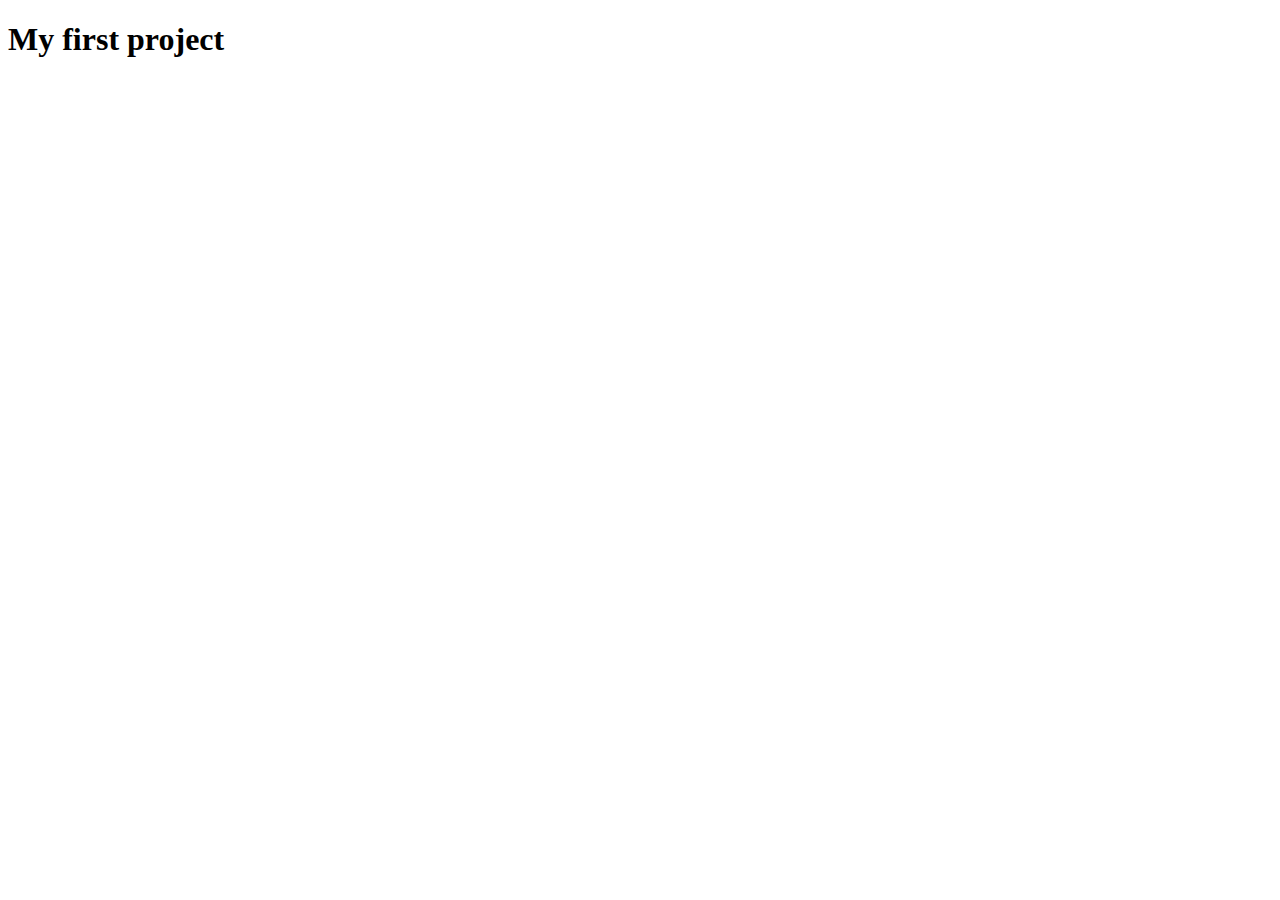
==== index.html @ 3c691a0a "feat: update index.html file" ====
<!DOCTYPE html>
<html lang="en">

<head>
  <meta charset="UTF-8">
  <meta http-equiv="X-UA-Compatible" content="IE=edge">
  <meta name="viewport" content="width=device-width, initial-scale=1.0">
  <title>Document</title>
  <link rel="stylesheet" href="css/style.css">
</head>

<body>
  <h1>My first project</h1>
</body>

</html>
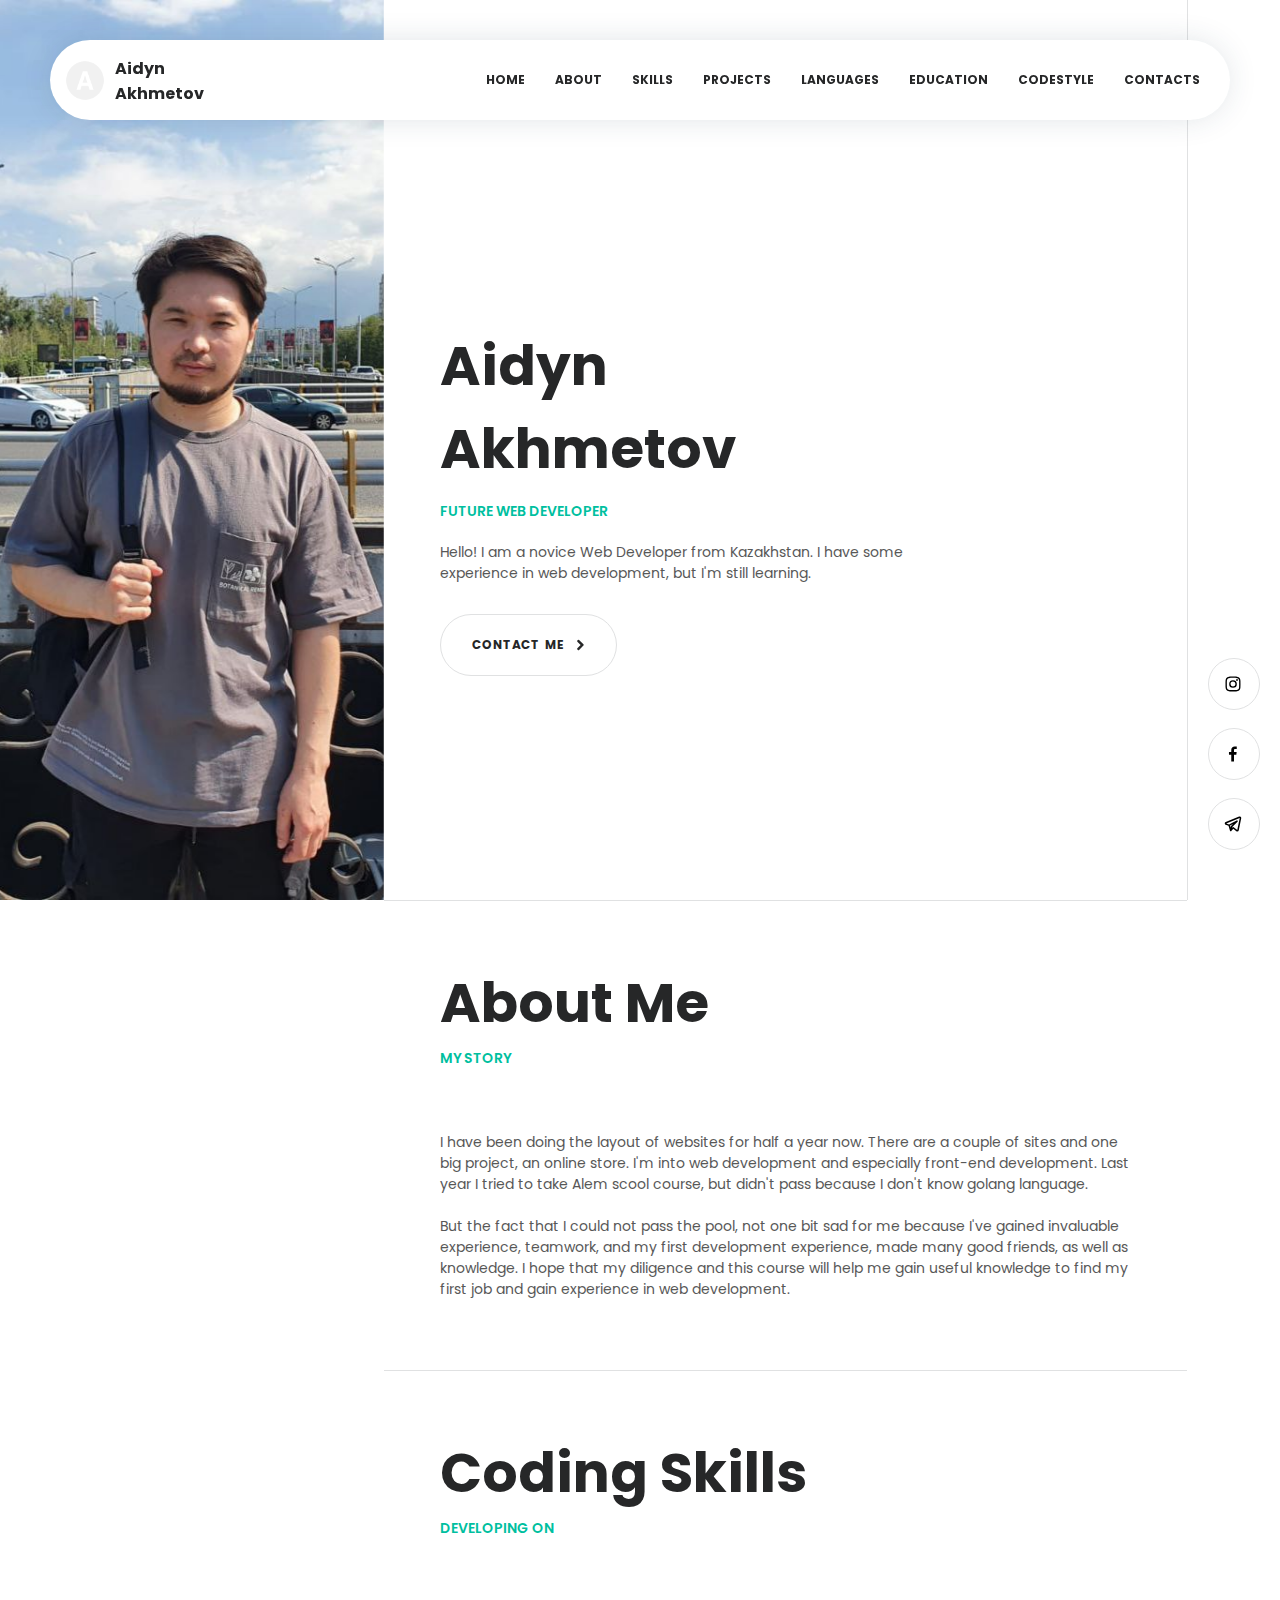
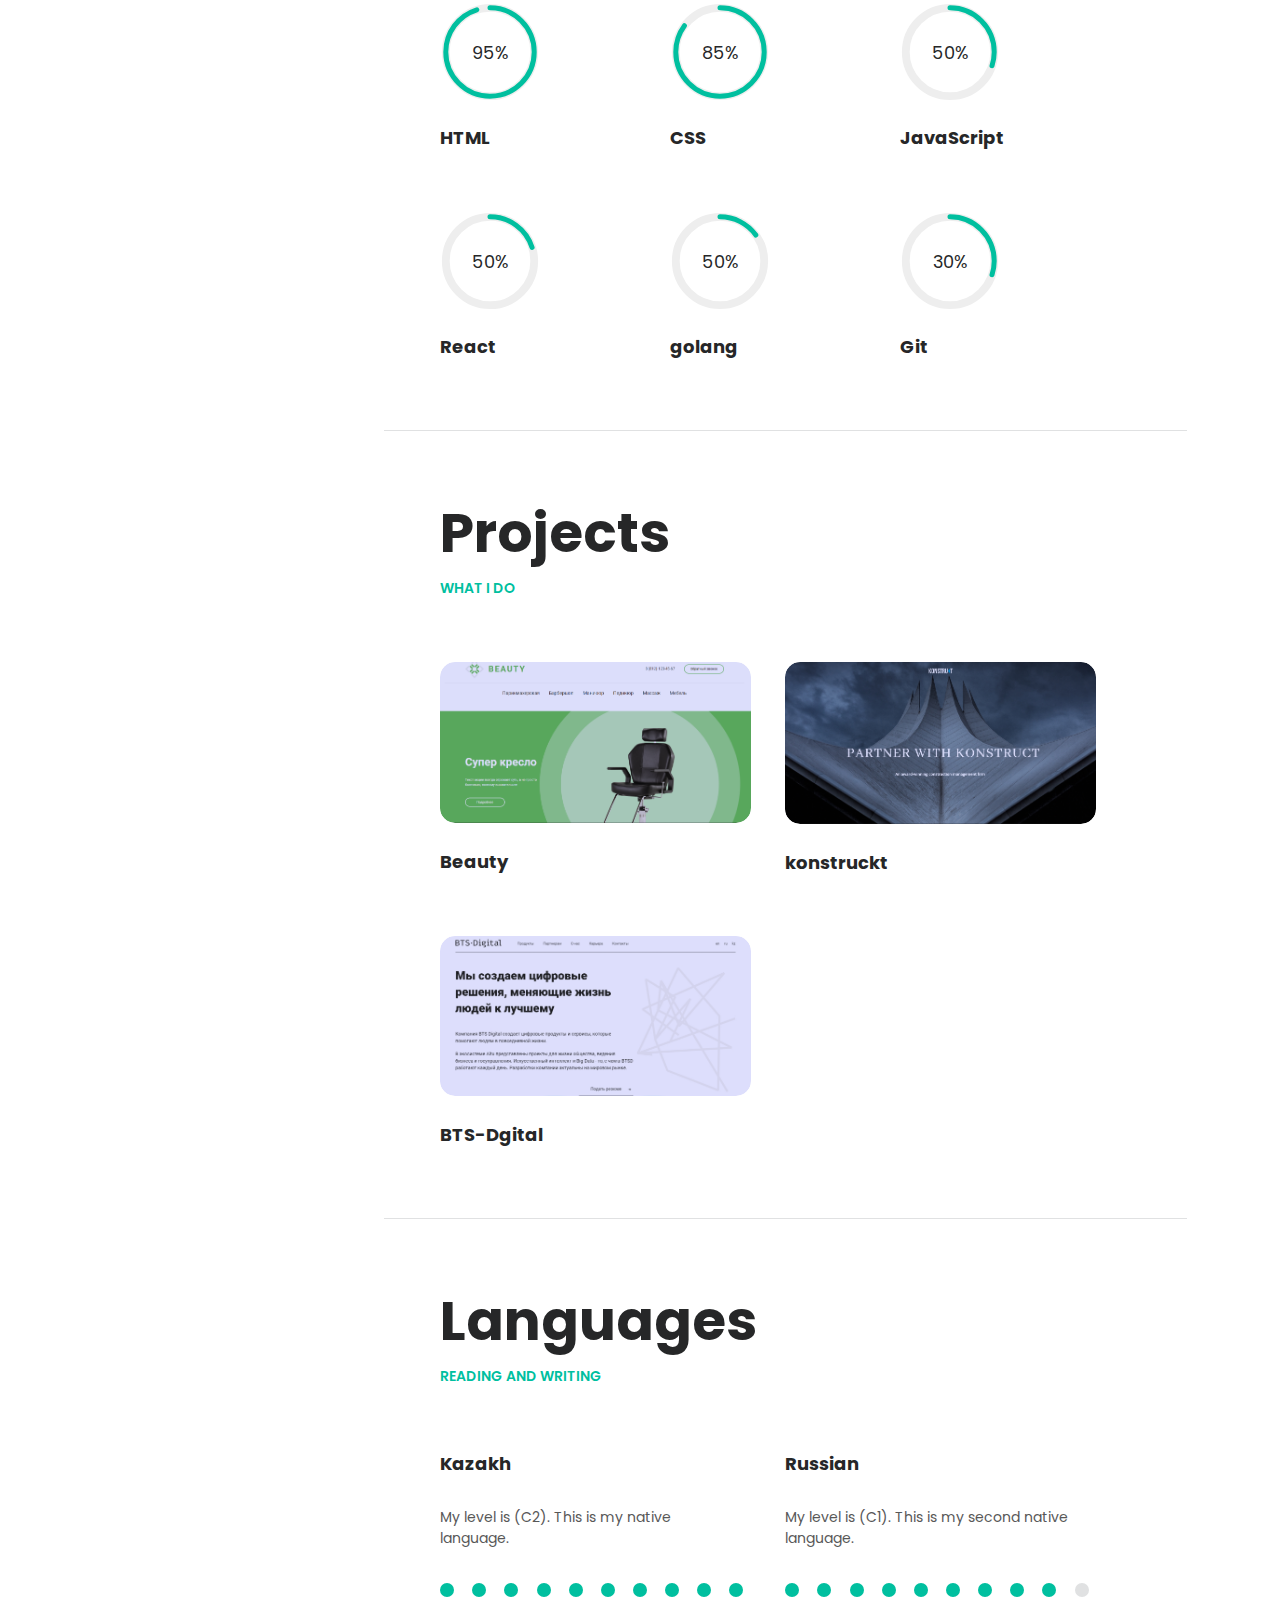
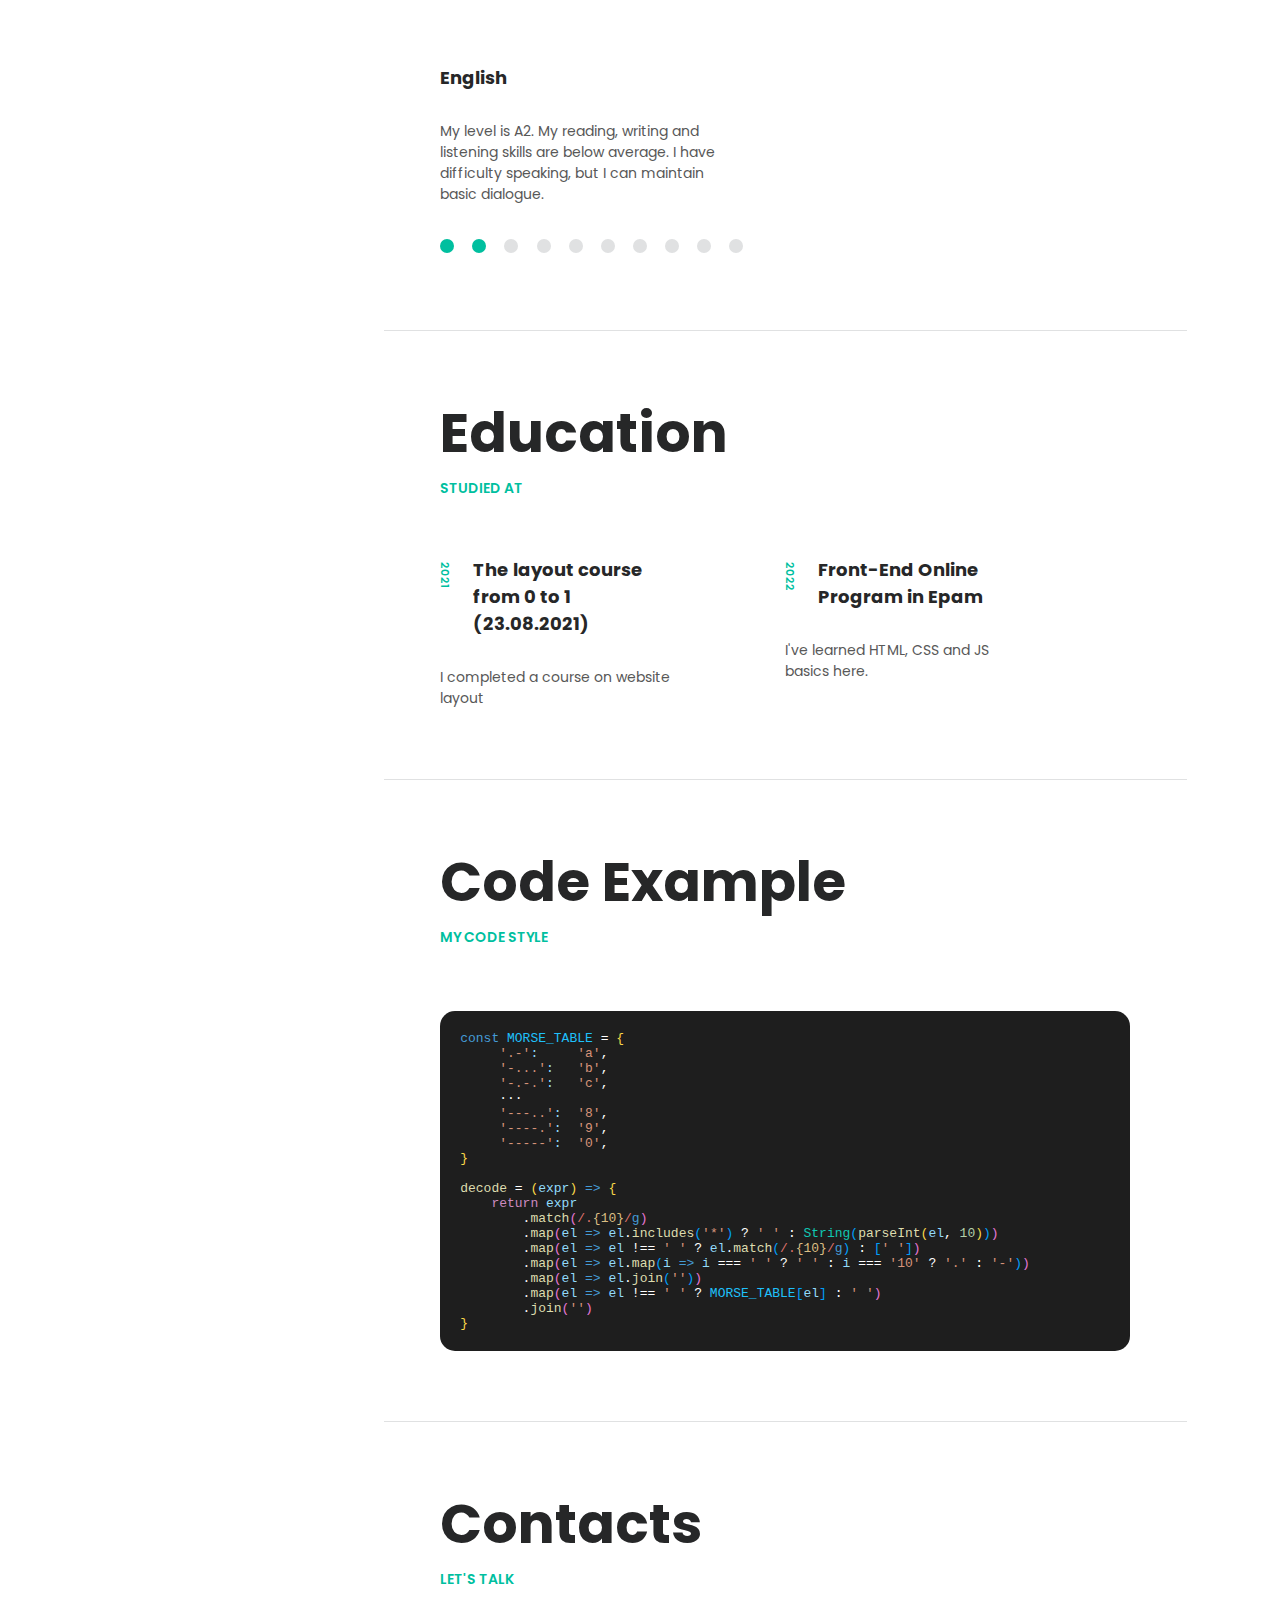
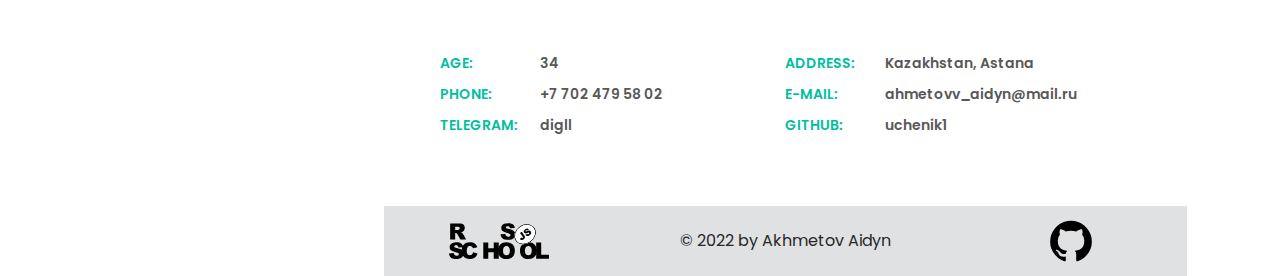
==== commit 610c78e3: "feat: add file" ====
--- a/index.html
+++ b/index.html
@@ -1,16 +1,600 @@
-<!DOCTYPE html>
-<html lang="en">
-
-<head>
-  <meta charset="UTF-8">
-  <meta http-equiv="X-UA-Compatible" content="IE=edge">
-  <meta name="viewport" content="width=device-width, initial-scale=1.0">
-  <title>Document</title>
-  <link rel="stylesheet" href="css/style.css">
-</head>
-
-<body>
-  <h1>My first project</h1>
-</body>
-
-</html>
+﻿<!DOCTYPE html>
+<html lang="en">
+
+<head>
+  <meta charset="UTF-8">
+  <meta http-equiv="X-UA-Compatible" content="IE=edge">
+  <meta name="viewport" content="width=device-width, initial-scale=1.0">
+  <link href="img/logo.png" rel="shortcut icon">
+  <link rel="stylesheet" href="style.css">
+  <title>CV</title>
+</head>
+
+<body>
+  <header class="header">
+    <nav class="header-nav">
+      <div class="header-nav-logo">
+        <img src="img/logo.png" alt="logo" class="header-nav-logo__img">
+        <a href="#" class="header-nav-logo__text">Aidyn<br>Akhmetov</a>
+      </div>
+      <div class="header-nav-menu">
+        <ul class="site-nav">
+          <li class="site-nav__item home">
+            <a class="site-nav__link">
+              <span class="animated-btn">
+                <span>
+                  <em>H</em>
+                  <em>O</em>
+                  <em>M</em>
+                  <em>E</em>
+                </span>
+              </span>
+            </a>
+          </li>
+          <li class="site-nav__item about">
+            <a class="site-nav__link">
+              <span class="animated-btn">
+                <span>
+                  <em>A</em>
+                  <em>B</em>
+                  <em>O</em>
+                  <em>U</em>
+                  <em>T</em>
+                </span>
+              </span>
+            </a>
+          </li>
+          <li class="site-nav__item skills">
+            <a class="site-nav__link">
+              <span class="animated-btn">
+                <span>
+                  <em>S</em>
+                  <em>K</em>
+                  <em>I</em>
+                  <em>L</em>
+                  <em>L</em>
+                  <em>S</em>
+                </span>
+              </span>
+            </a>
+          </li>
+          <li class="site-nav__item projects">
+            <a class="site-nav__link">
+              <span class="animated-btn">
+                <span>
+                  <em>P</em>
+                  <em>R</em>
+                  <em>O</em>
+                  <em>J</em>
+                  <em>E</em>
+                  <em>C</em>
+                  <em>T</em>
+                  <em>S</em>
+                </span>
+              </span>
+            </a>
+          </li>
+          <li class="site-nav__item languages">
+            <a class="site-nav__link">
+              <span class="animated-btn">
+                <span>
+                  <em>L</em>
+                  <em>A</em>
+                  <em>N</em>
+                  <em>G</em>
+                  <em>U</em>
+                  <em>A</em>
+                  <em>G</em>
+                  <em>E</em>
+                  <em>S</em>
+                </span>
+              </span>
+            </a>
+          </li>
+          <li class="site-nav__item education">
+            <a class="site-nav__link">
+              <span class="animated-btn">
+                <span>
+                  <em>E</em>
+                  <em>D</em>
+                  <em>U</em>
+                  <em>C</em>
+                  <em>A</em>
+                  <em>T</em>
+                  <em>I</em>
+                  <em>O</em>
+                  <em>N</em>
+                </span>
+              </span>
+            </a>
+          </li>
+          <li class="site-nav__item code">
+            <a class="site-nav__link">
+              <span class="animated-btn">
+                <span>
+                  <em>C</em>
+                  <em>O</em>
+                  <em>D</em>
+                  <em>E</em>
+                  <em>S</em>
+                  <em>T</em>
+                  <em>Y</em>
+                  <em>L</em>
+                  <em>E</em>
+                </span>
+              </span>
+            </a>
+          </li>
+          <li class="site-nav__item contacts">
+            <a class="site-nav__link">
+              <span class="animated-btn">
+                <span>
+                  <em>C</em>
+                  <em>O</em>
+                  <em>N</em>
+                  <em>T</em>
+                  <em>A</em>
+                  <em>C</em>
+                  <em>T</em>
+                  <em>S</em>
+                </span>
+              </span>
+            </a>
+          </li>
+        </ul>
+      </div>
+      <div class="menu-btn">
+        <span></span>
+      </div>
+    </nav>
+    <div class="mobive-nav-menu">
+      <ul class="site-nav">
+        <li class="site-nav__item home">
+          <a class="site-nav__link">
+            <span class="animated-btn">
+              <span>
+                <em>H</em>
+                <em>O</em>
+                <em>M</em>
+                <em>E</em>
+              </span>
+            </span>
+          </a>
+        </li>
+        <li class="site-nav__item about">
+          <a class="site-nav__link">
+            <span class="animated-btn">
+              <span>
+                <em>A</em>
+                <em>B</em>
+                <em>O</em>
+                <em>U</em>
+                <em>T</em>
+              </span>
+            </span>
+          </a>
+        </li>
+        <li class="site-nav__item skills">
+          <a class="site-nav__link">
+            <span class="animated-btn">
+              <span>
+                <em>S</em>
+                <em>K</em>
+                <em>I</em>
+                <em>L</em>
+                <em>L</em>
+                <em>S</em>
+              </span>
+            </span>
+          </a>
+        </li>
+        <li class="site-nav__item projects">
+          <a class="site-nav__link">
+            <span class="animated-btn">
+              <span>
+                <em>P</em>
+                <em>R</em>
+                <em>O</em>
+                <em>J</em>
+                <em>E</em>
+                <em>C</em>
+                <em>T</em>
+                <em>S</em>
+              </span>
+            </span>
+          </a>
+        </li>
+        <li class="site-nav__item languages">
+          <a class="site-nav__link">
+            <span class="animated-btn">
+              <span>
+                <em>L</em>
+                <em>A</em>
+                <em>N</em>
+                <em>G</em>
+                <em>U</em>
+                <em>A</em>
+                <em>G</em>
+                <em>E</em>
+                <em>S</em>
+              </span>
+            </span>
+          </a>
+        </li>
+        <li class="site-nav__item education">
+          <a class="site-nav__link">
+            <span class="animated-btn">
+              <span>
+                <em>E</em>
+                <em>D</em>
+                <em>U</em>
+                <em>C</em>
+                <em>A</em>
+                <em>T</em>
+                <em>I</em>
+                <em>O</em>
+                <em>N</em>
+              </span>
+            </span>
+          </a>
+        </li>
+        <li class="site-nav__item code">
+          <a class="site-nav__link">
+            <span class="animated-btn">
+              <span>
+                <em>C</em>
+                <em>O</em>
+                <em>D</em>
+                <em>E</em>
+                <em>S</em>
+                <em>T</em>
+                <em>Y</em>
+                <em>L</em>
+                <em>E</em>
+              </span>
+            </span>
+          </a>
+        </li>
+        <li class="site-nav__item contacts">
+          <a class="site-nav__link">
+            <span class="animated-btn">
+              <span>
+                <em>C</em>
+                <em>O</em>
+                <em>N</em>
+                <em>T</em>
+                <em>A</em>
+                <em>C</em>
+                <em>T</em>
+                <em>S</em>
+              </span>
+            </span>
+          </a>
+        </li>
+      </ul>
+    </div>
+  </header>
+  <main class="main">
+    <div class="section1"></div>
+    <div class="section2">
+      <div class="section2__top"></div>
+      <section class="section-home" id="home">
+        <h1 class="home-title">Aidyn<br>Akhmetov</h1>
+        <p class="home-subtitle">FUTURE WEB DEVELOPER</p>
+        <p class="home-bio">
+          Hello! I am a novice Web Developer from Kazakhstan. I have some experience in web development, but I'm still
+          learning.
+        </p>
+        <a class="button-container">
+          <div class="site-nav__link">
+            <span class="animated-btn">
+              <span>
+                <em>C</em>
+                <em>O</em>
+                <em>N</em>
+                <em>T</em>
+                <em>A</em>
+                <em>C</em>
+                <em class="right-space">T</em>
+                <em>M</em>
+                <em>E</em>
+              </span>
+            </span>
+          </div>
+          <div class="button-arrow"></div>
+        </a>
+      </section>
+      <div class="link-to-menu bottom-line"></div>
+      <section class="section section-about" id="about">
+        <h2 class="seaction-title">About Me</h2>
+        <p class="section-subtitle">MY STORY</p>
+        <p class="about-bio">
+          I have been doing the layout of websites for half a year now. There are a couple of sites and one big project,
+          an online
+          store. I'm into web development and especially front-end development. Last year I tried to take Alem scool
+          course, but
+          didn't pass because I don't know golang language.<br><br>
+          But the fact that I could not pass the pool, not one bit sad for me because I've gained invaluable experience,
+          teamwork,
+          and my first development experience, made many good friends, as well as knowledge. I hope that my diligence
+          and this
+          course will help me gain useful knowledge to find my first job and gain experience in web development.
+        </p>
+      </section>
+      <div class="link-to-menu bottom-line"></div>
+      <section class="section section-skills" id="skills">
+        <h2 class="seaction-title">Coding Skills</h2>
+        <p class="section-subtitle">DEVELOPING ON</p>
+        <ul class="skills-circles">
+          <li class="single-chart">
+            <svg viewbox="0 0 36 36" class="circular-chart">
+              <path class="circle-bg" d="M18 2.0845
+                                a 15.9155 15.9155 0 0 1 0 31.831
+                                a 15.9155 15.9155 0 0 1 0 -31.831"></path>
+              <path class="circle" stroke-dasharray="95, 100" d="M18 2.0845
+                                a 15.9155 15.9155 0 0 1 0 31.831
+                                a 15.9155 15.9155 0 0 1 0 -31.831"></path>
+              <text x="18" y="20.35" class="percentage">95%</text>
+            </svg>
+            <p class="chart-title">HTML</p>
+          </li>
+          <li class="single-chart">
+            <svg viewbox="0 0 36 36" class="circular-chart">
+              <path class="circle-bg" d="M18 2.0845
+                                a 15.9155 15.9155 0 0 1 0 31.831
+                                a 15.9155 15.9155 0 0 1 0 -31.831"></path>
+              <path class="circle" stroke-dasharray="85, 100" d="M18 2.0845
+                                a 15.9155 15.9155 0 0 1 0 31.831
+                                a 15.9155 15.9155 0 0 1 0 -31.831"></path>
+              <text x="18" y="20.35" class="percentage">85%</text>
+            </svg>
+            <p class="chart-title">CSS</p>
+          </li>
+          <li class="single-chart">
+            <svg viewbox="0 0 36 36" class="circular-chart">
+              <path class="circle-bg" d="M18 2.0845
+                                a 15.9155 15.9155 0 0 1 0 31.831
+                                a 15.9155 15.9155 0 0 1 0 -31.831"></path>
+              <path class="circle" stroke-dasharray="30, 100" d="M18 2.0845
+                                a 15.9155 15.9155 0 0 1 0 31.831
+                                a 15.9155 15.9155 0 0 1 0 -31.831"></path>
+              <text x="18" y="20.35" class="percentage">50%</text>
+            </svg>
+            <p class="chart-title">JavaScript</p>
+          </li>
+          <li class="single-chart">
+            <svg viewbox="0 0 36 36" class="circular-chart">
+              <path class="circle-bg" d="M18 2.0845
+                                a 15.9155 15.9155 0 0 1 0 31.831
+                                a 15.9155 15.9155 0 0 1 0 -31.831"></path>
+              <path class="circle" stroke-dasharray="20, 100" d="M18 2.0845
+                                a 15.9155 15.9155 0 0 1 0 31.831
+                                a 15.9155 15.9155 0 0 1 0 -31.831"></path>
+              <text x="18" y="20.35" class="percentage">50%</text>
+            </svg>
+            <p class="chart-title">React</p>
+          </li>
+          <li class="single-chart">
+            <svg viewbox="0 0 36 36" class="circular-chart">
+              <path class="circle-bg" d="M18 2.0845
+                                                    a 15.9155 15.9155 0 0 1 0 31.831
+                                                    a 15.9155 15.9155 0 0 1 0 -31.831"></path>
+              <path class="circle" stroke-dasharray="15, 100" d="M18 2.0845
+                                                    a 15.9155 15.9155 0 0 1 0 31.831
+                                                    a 15.9155 15.9155 0 0 1 0 -31.831"></path>
+              <text x="18" y="20.35" class="percentage">50%</text>
+            </svg>
+            <p class="chart-title">golang</p>
+          </li>
+          <li class="single-chart">
+            <svg viewbox="0 0 36 36" class="circular-chart">
+              <path class="circle-bg" d="M18 2.0845
+                                a 15.9155 15.9155 0 0 1 0 31.831
+                                a 15.9155 15.9155 0 0 1 0 -31.831"></path>
+              <path class="circle" stroke-dasharray="30, 100" d="M18 2.0845
+                                a 15.9155 15.9155 0 0 1 0 31.831
+                                a 15.9155 15.9155 0 0 1 0 -31.831"></path>
+              <text x="18" y="20.35" class="percentage">30%</text>
+            </svg>
+            <p class="chart-title">Git</p>
+          </li>
+        </ul>
+      </section>
+      <div class="link-to-menu bottom-line"></div>
+      <section class="section section-projects" id="projects">
+        <h2 class="seaction-title">Projects</h2>
+        <p class="section-subtitle">WHAT I DO</p>
+        <div class="projects-container">
+          <div class="projects-wrapper">
+            <div class="project">
+              <a href="https://uchenik1.github.io/Beauty/" target="_blank" class="project-link">
+                <img src="img\beauty.png" alt="Beauty" class="project-img">
+              </a>
+            </div>
+            <p class="project-name">Beauty</p>
+          </div>
+          <div class="projects-wrapper">
+            <div class="project">
+              <a href="https://uchenik1.github.io/konstruckt.git.io/" target="_blank" class="project-link">
+                <img src="img\konstruct.jpg" alt="konstruckt" class="project-img">
+              </a>
+            </div>
+            <p class="project-name">konstruckt</p>
+          </div>
+          <div class="projects-wrapper">
+            <div class="project">
+              <a href="https://uchenik1.github.io/btsdigital.kz/" target="_blank" class="project-link">
+                <img src="img\dgital.jpg" alt="dgital" class="project-img">
+              </a>
+            </div>
+            <p class="project-name">BTS-Dgital</p>
+          </div>
+        </div>
+      </section>
+      <div class="link-to-menu bottom-line"></div>
+      <section class="section section-languages" id="languages">
+        <h2 class="seaction-title">Languages</h2>
+        <p class="section-subtitle">READING AND WRITING</p>
+        <ul class="languages-container">
+          <li class="language">
+            <p class="language-name">Kazakh</p>
+            <p class="language-bio">
+              My level is (C2). This is my native language.
+            </p>
+            <div class="language-level">
+              <span class="dot green"></span>
+              <span class="dot green"></span>
+              <span class="dot green"></span>
+              <span class="dot green"></span>
+              <span class="dot green"></span>
+              <span class="dot green"></span>
+              <span class="dot green"></span>
+              <span class="dot green"></span>
+              <span class="dot green"></span>
+              <span class="dot green"></span>
+            </div>
+          </li>
+          <li class="language">
+            <p class="language-name">Russian</p>
+            <p class="language-bio">
+              My level is (C1). This is my second native language.
+            </p>
+            <div class="language-level">
+              <span class="dot green"></span>
+              <span class="dot green"></span>
+              <span class="dot green"></span>
+              <span class="dot green"></span>
+              <span class="dot green"></span>
+              <span class="dot green"></span>
+              <span class="dot green"></span>
+              <span class="dot green"></span>
+              <span class="dot green"></span>
+              <span class="dot grey"></span>
+            </div>
+          </li>
+          <li class="language">
+            <p class="language-name">English</p>
+            <p class="language-bio">
+              My level is A2. My reading, writing and listening skills are below average. I have difficulty speaking,
+              but I can
+              maintain basic dialogue.
+            </p>
+            <div class="language-level">
+              <span class="dot green"></span>
+              <span class="dot green"></span>
+              <span class="dot grey"></span>
+              <span class="dot grey"></span>
+              <span class="dot grey"></span>
+              <span class="dot grey"></span>
+              <span class="dot grey"></span>
+              <span class="dot grey"></span>
+              <span class="dot grey"></span>
+              <span class="dot grey"></span>
+            </div>
+          </li>
+        </ul>
+      </section>
+      <div class="link-to-menu bottom-line"></div>
+      <section class="section section-education" id="education">
+        <h2 class="seaction-title">Education</h2>
+        <p class="section-subtitle">STUDIED AT</p>
+        <div class="education-block">
+          <div class="education-place">
+            <div class="education-header">
+              <p class="educayion-years">2021</p>
+              <p class="education-name">The layout course from 0 to 1 (23.08.2021)</p>
+            </div>
+            <p class="education-description">I completed a course on website layout
+            </p>
+          </div>
+          <div class="education-place">
+            <div class="education-header">
+              <p class="educayion-years">2022</p>
+              <p class="education-name">Front-End Online Program in Epam</p>
+            </div>
+            <p class="education-description">I've learned HTML, CSS and JS basics
+              here.</p>
+          </div>
+        </div>
+      </section>
+      <div class="link-to-menu bottom-line"></div>
+      <section class="section section-code" id="code">
+        <h2 class="seaction-title">Code Example</h2>
+        <p class="section-subtitle">MY CODE STYLE</p>
+        <code class="code-block"><span class="c_dark-blue">const</span> <span class="c_blue">MORSE_TABLE</span> = <span class="c_saturated-yellow">{</span><br>
+                    &nbsp;&nbsp;&nbsp;&nbsp; <span class="c_orange">'.-'<span class="c_light-blue">:</span>&nbsp;&nbsp;&nbsp;&nbsp;&nbsp;'a'</span>,<br>
+                    &nbsp;&nbsp;&nbsp;&nbsp; <span class="c_orange">'-...'<span class="c_light-blue">:</span>&nbsp;&nbsp;&nbsp;'b'</span>,<br>
+                    &nbsp;&nbsp;&nbsp;&nbsp; <span class="c_orange">'-.-.'<span class="c_light-blue">:</span>&nbsp;&nbsp;&nbsp;'c'</span>,<br>
+                    &nbsp;&nbsp;&nbsp;&nbsp;&nbsp;···<br>
+                    &nbsp;&nbsp;&nbsp;&nbsp; <span class="c_orange">'---..'<span class="c_light-blue">:</span>&nbsp;&nbsp;'8'</span>,<br>
+                    &nbsp;&nbsp;&nbsp;&nbsp; <span class="c_orange">'----.'<span class="c_light-blue">:</span>&nbsp;&nbsp;'9'</span>,<br>
+                    &nbsp;&nbsp;&nbsp;&nbsp; <span class="c_orange">'-----'<span class="c_light-blue">:</span>&nbsp;&nbsp;'0'</span>,<br>
+                    <span class="c_saturated-yellow">}</span><br>
+                    <br>
+                    <span class="c_yellow">decode</span> = <span class="c_saturated-yellow">(<span class="c_light-blue">expr</span>)</span> <span class="c_dark-blue">=&gt;</span> <span class="c_saturated-yellow">{</span><br>
+                    &nbsp;&nbsp;&nbsp;&nbsp;<span class="c_light-pink">return</span> <span class="c_light-blue">expr</span><br>
+                    &nbsp;&nbsp;&nbsp;&nbsp;&nbsp;&nbsp;&nbsp; .<span class="c_yellow">match</span><span class="c_pink">(<span class="c-red">/.<span class="c_dark-yellow">{10}</span>/<span class="c_dark-blue">g</span></span>)</span><br>
+                    &nbsp;&nbsp;&nbsp;&nbsp;&nbsp;&nbsp;&nbsp; .<span class="c_yellow">map</span><span class="c_pink">(</span><span class="c_light-blue">el <span class="c_dark-blue">=&gt;</span> el</span>.<span class="c_yellow">includes</span><span class="c_saturated-blue">(<span class="c_orange">'*'</span>)</span> ? <span class="c_orange">' '</span> : <span class="c_green">String</span><span class="c_saturated-blue">(</span><span class="c_yellow">parseInt</span><span class="c_saturated-yellow">(</span><span class="c_light-blue">el</span>, <span class="c_light-green">10</span><span class="c_saturated-yellow">)</span><span class="c_saturated-blue">)</span><span class="c_pink">)</span><br>
+                    &nbsp;&nbsp;&nbsp;&nbsp;&nbsp;&nbsp;&nbsp; .<span class="c_yellow">map</span><span class="c_pink">(</span><span class="c_light-blue">el <span class="c_dark-blue">=&gt;</span> el</span> !== <span class="c_orange">' '</span> ? <span class="c_light-blue">el</span>.<span class="c_yellow">match</span><span class="c_saturated-blue">(<span class="c-red">/.<span class="c_dark-yellow">{10}</span>/<span class="c_dark-blue">g</span></span>)</span> : <span class="c_saturated-blue">[<span class="c_orange">' '</span>]</span><span class="c_pink">)</span><br>
+                    &nbsp;&nbsp;&nbsp;&nbsp;&nbsp;&nbsp;&nbsp; .<span class="c_yellow">map</span><span class="c_pink">(</span><span class="c_light-blue">el <span class="c_dark-blue">=&gt;</span> el</span>.<span class="c_yellow">map</span><span class="c_saturated-blue">(</span><span class="c_light-blue">i <span class="c_dark-blue">=&gt;</span> i</span> === <span class="c_orange">' '</span> ? <span class="c_orange">' '</span> : <span class="c_light-blue">i</span> === <span class="c_orange">'10'</span> ? <span class="c_orange">'.'</span> : <span class="c_orange">'-'</span><span class="c_saturated-blue">)</span><span class="c_pink">)</span><br>
+                    &nbsp;&nbsp;&nbsp;&nbsp;&nbsp;&nbsp;&nbsp; .<span class="c_yellow">map</span><span class="c_pink">(</span><span class="c_light-blue">el <span class="c_dark-blue">=&gt;</span> el</span>.<span class="c_yellow">join</span><span class="c_saturated-blue">(<span class="c_orange">''</span>)</span><span class="c_pink">)</span><br>
+                    &nbsp;&nbsp;&nbsp;&nbsp;&nbsp;&nbsp;&nbsp; .<span class="c_yellow">map</span><span class="c_pink">(</span><span class="c_light-blue">el <span class="c_dark-blue">=&gt;</span> el</span> !== <span class="c_orange">' '</span> ? <span class="c_blue">MORSE_TABLE</span><span class="c_saturated-blue">[<span class="c_light-blue">el</span>]</span> : <span class="c_orange">' '</span><span class="c_pink">)</span><br>
+                    &nbsp;&nbsp;&nbsp;&nbsp;&nbsp;&nbsp;&nbsp; .<span class="c_yellow">join<span class="c_pink">(<span class="c_orange">''</span>)</span><br>
+                    <span class="c_saturated-yellow">}</span></span></code>
+      </section>
+      <div class="link-to-menu bottom-line"></div>
+      <section class="section section-contacts" id="contacts">
+        <h2 class="seaction-title">Contacts</h2>
+        <p class="section-subtitle">LET'S TALK</p>
+        <div class="contacts-block">
+          <div class="contact">
+            <p class="contact-title">AGE:</p>
+            <p class="contact-text">34</p>
+          </div>
+          <div class="contact">
+            <p class="contact-title">ADDRESS:</p>
+            <p class="contact-text">Kazakhstan, Astana</p>
+          </div>
+          <div class="contact">
+            <p class="contact-title">PHONE:</p>
+            <p class="contact-text"><a href="tel:+77024795802">+7 702 479 58 02</a></p>
+          </div>
+          <div class="contact">
+            <p class="contact-title">E-MAIL:</p>
+            <p class="contact-text"><a href="mailto:ahmetovv_aidyn@mail.com">ahmetovv_aidyn@mail.ru</a></p>
+          </div>
+          <div class="contact">
+            <p class="contact-title">TELEGRAM:</p>
+            <p class="contact-text"><a href="https://t.me/digll" target="_blank">digll</a></p>
+          </div>
+          <div class="contact">
+            <p class="contact-title">GITHUB:</p>
+            <p class="contact-text"><a href="https://github.com/uchenik1" target="_blank">uchenik1</a></p>
+          </div>
+        </div>
+      </section>
+      <footer class="footer">
+        <a href="https://rs.school/js/" target="_blank" class="rs-logo footer-el"></a>
+        <p class="creator footer-el">© 2022 by Akhmetov Aidyn</p>
+        <a href="https://github.com/uchenik1" target="_blank" class="github footer-el"></a>
+      </footer>
+    </div>
+    <div class="section3">
+      <div class="icon icon-one">
+        <a href="https://www.instagram.com/" target="_blank" class="icon1">
+        </a>
+      </div>
+      <div class="icon icon-two">
+        <a href="" target="_blank" class="icon2">
+        </a>
+      </div>
+      <div class="icon icon-three">
+        <a href="https://t.me/digll" target="_blank" class="icon3">
+        </a>
+      </div>
+    </div>
+  </main>
+  <script src="main.js"></script>
+</body>
+
+</html>--- a/style.css
+++ b/style.css
@@ -0,0 +1,1041 @@
+﻿@import url('https://fonts.googleapis.com/css2?family=Poppins:wght@100;200;300;400;500;600;700;800;900&display=swap');
+
+:root {
+    --body-color: #ffffff;
+    --subtitle-color: #00bf9f;
+    --main-font: 'Poppins', sans-serif;
+    --headings-text-color: #262728;
+    --main-text-color: #585858;
+    --border-color: #e0e1e2;
+    --border: 1.5px solid var(--border-color);
+}
+
+* {
+    padding: 0;
+    margin: 0;
+}
+
+html {
+    scroll-behavior: smooth;
+}
+
+body {
+    margin: 0;
+    background-color: var(--body-color);
+    font-family: var(--main-font);
+    color: var(--headings-text-color);    
+}
+.body-overflow{
+    overflow-y: hidden;    
+}
+
+h1{
+    font-size: 3.5em;
+}
+
+@media (max-width: 1024px) {
+    body .header{
+        position: fixed;
+        padding-top: 0px;
+        
+    }
+    .header .header-nav{
+        border-radius: 0px;
+        width: 100%;
+        height: 80px;
+        margin-left: 0px;
+        margin-right: 0px;
+        padding-left: 30px;
+        transition: all 0.5s ease;
+    }
+    .header .header-nav-logo__text{
+        text-shadow: 2px #1e1e1e;
+    }
+    .header .header-nav-menu{
+        display: none;
+    }
+    .header .menu-btn{
+        display: block;
+    }
+    
+}
+@media (max-width: 425px){
+    .header .mobive-nav-menu{
+        display: flex;
+        align-items: center;
+        justify-content: center;
+    }
+    .header .mobive-nav-menu .site-nav__item:hover .animated-btn span em{
+        transform: translate3d(0, 0px, 0);
+    }
+}
+
+/* style for header*/
+.header{
+    position: fixed;
+    width: 100%;
+    display: flex;
+    justify-content: center;
+    padding-top: 40px;
+    z-index: 2;
+    transition: all 0.7s cubic-bezier(0.165, 0.85, 0.45, 1);
+}
+
+.header-nav{
+    display: flex;
+    align-items: center;
+    justify-content: space-between;
+    background-color: var(--body-color);
+    width: 100%;
+    margin-left: 50px;
+    margin-right: 50px;
+    height: 80px;
+    border-radius: 50px;
+    padding-left: 15px;
+    padding-right: 30px;
+    box-shadow: 0px 0px 35px -7px rgba(34, 60, 80, 0.2);
+    transition: all 0.7s cubic-bezier(0.165, 0.85, 0.45, 1);
+    user-select: none;
+}
+
+.header-nav-logo {
+    display: flex;
+}
+
+.header-nav-logo__text{
+    text-decoration: none;
+    color: var(--headings-text-color);
+    font-weight: 700;
+    padding-left: 10px;
+    padding-top: 1px;
+}
+
+.header-nav-logo__img{
+    padding-top: 5px;
+    padding-bottom: 5px;
+    width: 40px;
+    opacity: 0.1;
+}
+
+.site-nav{
+    display: flex;
+    list-style: none;
+}
+.site-nav__item{
+    margin-left: 30px;
+    cursor: pointer;
+}
+.site-nav__link{
+    text-decoration: none;
+    color: var(--headings-text-color);
+    font-weight: 700;
+    margin-top: 7px;
+    font-size: 12px;
+    overflow: hidden;
+    position: relative;
+    display: inline-block;
+    text-shadow: 0 16px 0 var(--subtitle-color);
+    word-spacing: -3px;
+    transition: .3s;
+}
+.active-link{
+    color: var(--subtitle-color);
+}
+.button-container > .site-nav__link{
+    margin-top: 0px;
+}
+.site-nav__link .animated-btn span em{
+  display: inline-block;
+  transition: transform 0.3s ease;
+  font-style: normal;
+}
+.site-nav__item:hover .animated-btn span em, .button-container:hover .animated-btn span em {
+  transform: translate3d(0, -16px, 0);
+}
+.site-nav__link .animated-btn span em:nth-child(2){
+    transition-delay: 0.025s;
+}
+.site-nav__link .animated-btn span em:nth-child(3){
+    transition-delay: 0.05s;
+}
+.site-nav__link .animated-btn span em:nth-child(4){
+    transition-delay: 0.075s;
+}
+.site-nav__link .animated-btn span em:nth-child(5){
+    transition-delay: 0.1s;
+}
+.site-nav__link .animated-btn span em:nth-child(6){
+    transition-delay: 0.125s;
+}
+.site-nav__link .animated-btn span em:nth-child(7){
+    transition-delay: 0.15s;
+}
+.site-nav__link .animated-btn span em:nth-child(8){
+    transition-delay: 0.175s;
+}
+.site-nav__link .animated-btn span em:nth-child(9){
+    transition-delay: 0.2s;
+}
+
+.menu-btn{
+    position: relative;
+    display: none;
+    width: 64px;
+    height: 64px;
+    border-radius: 50%;
+    border: 1px solid var(--border-color);
+    cursor: pointer;
+}
+
+.header .menu-btn::before, .header .menu-btn::after {
+    content: '';
+    position: absolute;
+    top: 22px;
+    left: 20px;
+    right: 20px;
+    height: 2px;
+    background: #000000;
+    transition: all 0.3s ease 0s;
+}
+.header .menu-btn:after {
+    top: auto;
+    bottom: 22px;
+}
+.header .menu-btn span {
+    position: absolute;
+    top: 50%;
+    left: 25px;
+    right: 25px;
+    height: 2px;
+    background: #000000;
+    margin-top: -1px;
+    transition: all 0.3s ease 0s;
+}
+.header-nav-logo-active{
+    position: absolute;
+    top: 15px;
+}
+.menu-btn-active{
+    position: absolute;
+    top: 7px;
+    right: 30px;
+}
+.header-nav-active{
+    padding-bottom: calc(100vh - 80px);    
+}
+.header-nav.header-nav-active .menu-btn:before {
+    top: 32px;
+    transform: rotate(45deg);
+}
+.header-nav.header-nav-active .menu-btn:after {
+    bottom: 30px;
+    transform: rotate(-45deg);
+}
+.header-nav.header-nav-active .menu-btn span {
+    opacity: 0;
+}
+.mobive-nav-menu{
+    position: absolute;
+    top: 80px;
+    height: calc(100% - 100px);
+    width: calc(100% - 108px);
+    overflow-y: auto;
+    display: flex;
+    align-items: flex-start;
+    justify-content: center;
+    opacity: 0;
+    visibility: hidden;
+    transition: 0.3s ease;
+}
+.mobile-menu-active{
+    opacity: 1;
+    visibility: visible;
+}
+.mobive-nav-menu .site-nav{
+    display: flex;
+    flex-direction: column;
+    justify-content: center;
+    align-items: center;
+}
+.mobive-nav-menu .site-nav__item{
+    width: fit-content;
+    height: 20px;
+    margin-left: 0px;
+    line-height: 20px;
+    margin-top: 17px;
+    margin-bottom: 17px;
+}
+
+.mobive-nav-menu .site-nav__link{
+    text-decoration: none;
+    font-weight: 700;
+    margin-top: 0px;
+    font-size: 20px;
+    text-shadow: 0 23px 0 var(--subtitle-color);
+}
+.mobive-nav-menu .site-nav__item:hover .animated-btn span em{
+    transform: translate3d(0, -23px, 0);
+  }
+/* end of animation */
+
+@media (max-width: 1024px) {
+    body .main{
+        display: flex;
+        flex-direction: column;
+    }
+    body .section1{
+        position: relative;
+        background-image: url(img/background-2.jpg);
+        background-size: cover;
+        background-position: center 22%;
+        background-repeat: no-repeat;
+        width: 100%;
+        height: 450px;
+    }
+    body .section2{
+        position: relative;
+        width: 100%;
+        height: 100%;
+        margin-left: 0%;
+        padding-top: 0%;
+        margin-top: 60px;
+    }
+    body .section2__top{
+        display: none;
+    }
+    
+    body .section3{
+        display: none;
+        flex-direction: column;
+        align-items: center;
+        position: fixed;
+        left: 92.7%;
+        border-left: var(--border);
+        height: 100%;
+        z-index: 1;
+        width: 7.2%;
+    }
+}    
+@media (min-width: 1440.5px) {
+    .main .section1{
+        position: fixed;
+        background-image: url(img/background-2.jpg);
+        background-size: cover;
+        background-position: center center;
+        width: 46.35%;
+        height: 100%;
+    }
+    .main .section2{
+        width: 46.35%;
+        margin-left: 46.35%;
+        height: 100vh;
+        padding-top: 60px;
+    }
+}
+@media (max-width: 425px){
+    .main .section1{
+        background-image: url(img/background.jpg);
+        background-size: cover;
+        background-position: center 50px;
+    }
+}
+
+.main{
+    display: flex;
+    flex-direction: row;
+}
+.section1{
+    position: fixed;
+    background-image: url(img/background.jpg);
+    background-size: cover;
+    background-position: center center;
+    width: 30%;
+    height: 100%;
+}
+.section2{
+    width: 62.7%;
+    margin-left: 30%;
+    height: 100vh;
+    padding-top: 60px;
+}
+.section2__top{
+    position: fixed;
+    width: 70%;
+    height: 60px;
+    background-color: var(--body-color);
+    z-index: 1;
+    margin-top: -60px;
+    
+}
+.section3{
+    display: flex;
+    flex-direction: column;
+    align-items: center;
+    position: fixed;
+    left: 92.7%;
+    border-left: var(--border);
+    height: 100%;
+    z-index: 1;
+    width: 7.2%;
+}
+.icon{
+    display: flex;
+    justify-content: center;
+    position: fixed;
+}
+.icon-one{
+    bottom: 0;
+    padding-bottom: 190px;
+}
+.icon-two{
+    bottom: 0;
+    padding-bottom: 120px;
+}
+.icon-three{
+    bottom: 0;
+    padding-bottom: 50px;
+}
+.icon a{
+    background-position: 15.7px center;
+    background-repeat: no-repeat;
+    background-size: 18px;
+    padding: 25px;
+    border: 1px solid var(--border-color);
+    border-radius: 50%;
+    transition: 0.3s;
+}
+.icon1{
+    background-image: url(img/instagram_black.svg);
+}
+.icon1:hover{
+    background-image: url(img/instagram_green.svg);
+}
+
+.icon2{
+    background-image: url(img/facebook_black.svg);
+}
+.icon2:hover{
+    background-image: url(img/facebook-green.svg);
+}
+
+.icon3{
+    background-image: url(img/telegram-black.svg);
+}
+.icon3:hover{
+    background-image: url(img/telegram-green.svg);
+}
+
+@media (max-width: 1024px) {
+    .section2 .section-home{
+        height: fit-content;
+        padding-left: 30px;
+        padding-right: 30px;
+        padding-top: 20px;
+        padding-bottom: 70px;
+        
+    }
+    .section2 .home-title{
+        padding-top: 0px;
+    }
+    
+}    
+@media (max-width: 768px) {
+    .section2 .home-title, .section2 .home-subtitle{
+        text-align: center;
+    }
+    .section2 .home-title{
+        font-size: 40px;
+    }
+    .section2 .home-bio{
+        text-align: center;
+        margin-left: auto;
+        margin-right: auto;
+    }
+    .section2 .button-container{
+        margin-left: auto;
+        margin-right: auto;
+    }
+}
+@media (max-width: 425px){
+    .section2 .button-container:hover{
+        border: 1px solid var(--border-color);
+    }
+    .section2 .button-container:hover .button-arrow{
+        transform: translateX(10px);
+        background-image: url('img/button-arrow-black.svg');
+    }
+    .section2 .button-container:hover .animated-btn span em {
+        transform: translate3d(0, 0, 0);
+    }
+}
+/* home section*/
+.section-home{
+    display: flex;
+    flex-direction: column;
+    justify-content: center;
+    height: 100%;
+    padding-left: 7%;
+    padding-right: 7%;
+    margin-top: -60px;
+}
+.home-title{
+    padding-top: 100px;
+    font-size: 55px;
+}
+.home-subtitle{
+    font-weight: 600;
+    font-size: 14px;
+    color: var(--subtitle-color);
+    line-height: 3em;
+}
+.home-bio{
+    color: var(--main-text-color);
+    padding-top: 10px;
+    width: 70%;
+    font-size: 14px;
+}
+.button-container{
+    width: 165px;
+    height: 60px;
+    display: flex;
+    align-items: center;
+    justify-content: center;
+    margin-top: 30px;
+    border: 1px solid var(--border-color);
+    border-radius: 50px;
+    transition: .5s;
+    padding-right: 10px;
+}
+.button-container:hover{
+    cursor: pointer;
+}
+.right-space{
+    padding-right: 5px;
+}
+.button-arrow{
+    width: 12px;
+    height: 12px;
+    background-image: url('img/button-arrow-black.svg');
+    background-position: center center;
+    background-repeat: no-repeat;
+    background-size: contain;
+    transform: translateX(10px);
+    transition: .5s;
+}
+.button-container:hover{
+    border: 1px solid var(--subtitle-color);
+}
+.button-container:hover .button-arrow{
+    transform: translateX(15px);
+    background-image: url('img/button-arrow-green.svg');
+}
+
+/* end of animation */
+
+
+
+@media (max-width: 1024px) {
+    .section2 .section{
+        display: flex;
+        flex-direction: column;
+        justify-content: center;
+        height: fit-content;
+        padding-left: 30px;
+        padding-right: 30px;
+        padding-top: 60px;
+        padding-bottom: 70px;
+    }
+}
+@media (max-width: 768px) {
+    .section2 .seaction-title, .section2 .section-subtitle{
+        text-align: center;
+    }
+    .section2 .seaction-title{
+        font-size: 34px;
+    }
+    .section2 .section{
+        padding-top: 50px;
+        padding-bottom: 60px;
+    }
+}
+/* all sections */
+.seaction-title{
+    font-size: 55px;
+}
+.section-subtitle{
+    font-weight: 600;
+    font-size: 14px;
+    color: var(--subtitle-color);
+    line-height: 2em;
+    padding-bottom: 60px;
+}
+.bottom-line{
+    border-bottom: var(--border);
+}
+.section{
+    display: flex;
+    flex-direction: column;
+    justify-content: center;
+    height: fit-content;
+    padding-left: 7%;
+    padding-right: 7%;
+    padding-top: 60px;
+    padding-bottom: 70px;
+}
+/* all sections */
+
+@media (max-width: 768px) {
+    .section2 .about-bio{
+        text-align: center;
+    }
+}
+
+/* about section */
+
+.about-bio{
+    color: var(--main-text-color);
+    font-size: 14px;
+    
+}
+
+@media (max-width: 768px) {
+    .section2 .skills-circles {
+        display: grid;
+        grid-template-columns: 1fr 1fr;
+        row-gap: 60px;
+    }
+    .section2 .single-chart{
+        display: flex;
+        flex-direction: column;
+        align-items: center;
+    }
+}
+@media (max-width: 425px){
+    .section2 .skills-circles {
+        display: grid;
+        grid-template-columns: 1fr;
+        row-gap: 60px;
+    }
+}
+/* skills section */
+.skills-circles {
+    display: grid;
+    grid-template-columns: 1fr 1fr 1fr;
+    row-gap: 60px;
+    list-style: none;
+}
+  
+.circular-chart {
+    width: 100px;
+    height: 100px;
+}
+  
+.circle-bg {
+    fill: none;
+    stroke: #eeeeee;
+    stroke-width: 2.8;
+}
+  
+.circle {
+    fill: none;
+    stroke-width: 1.8;
+    stroke-linecap: round;
+}
+    
+.circular-chart .circle {
+    stroke: var(--subtitle-color);
+}
+    
+.percentage {
+    fill: var(--headings-text-color);
+    font-size: 0.4em;
+    text-anchor: middle;
+    font-family: var(--main-font);
+}
+
+.chart-title{
+    font-size: 18px;
+    font-weight: 700;
+    padding-top: 15px;
+}
+
+@media (max-width: 1024px) {
+    .section2 .project{
+        width: 80%;
+    }
+}
+@media (max-width: 768px) {
+    .section2 .projects-container{
+        grid-template-columns: 1fr;
+    }
+    .section2 .projects-wrapper{
+        align-items: center;
+    }
+    .section2 .project{
+        position: relative;
+        width: 70%;
+        transition: .0s;
+    }
+    .section2 .project:hover{
+        scale: 1;
+    }
+}
+@media (max-width: 425px){
+    .section2 .project{
+        position: relative;
+        width: 100%;
+        transition: .0s;
+    }
+}
+/* projects section */
+.projects-container{
+    display: grid;
+    grid-template-columns: 1fr 1fr;
+    row-gap: 60px;
+}
+.projects-wrapper{
+    display: flex;
+    flex-direction: column;
+}
+.project{
+    position: relative;
+    width: 90%;
+    overflow: hidden;
+    border-radius: 15px;
+    transition: .3s cubic-bezier(0,0,.5,1);
+}
+.project-img{
+    width: 100%;
+    display: block;
+    border-radius: 15px;
+    transition: .3s;
+}
+.project:hover{
+    scale: 1.05;
+}
+
+.project-name{
+    font-size: 18px;
+    font-weight: 700;
+    padding-top: 25px;
+}
+
+@media (max-width: 768px) {
+    .section2 .languages-container{
+        display: grid;
+        grid-template-columns: 1fr;
+    }
+    .section2 .language-bio{
+        text-align: center;
+    }
+    .section2 .language{
+        display: flex;
+        flex-direction: column;
+        align-items: center;
+    }
+    .section2 .language-level{
+        display: flex;
+        justify-content: space-between;
+        width: 365px;
+    }
+    .section2 .dot {
+        height: 14px;
+        width: 14px;
+        border-radius: 50%;
+        display: inline-block;
+        margin-right: 0px;
+    }
+}
+@media (max-width: 425px){
+    .section2 .language-level{
+        display: flex;
+        justify-content: space-between;
+        width: 100%;
+    }
+    .section2 .dot {
+        height: 14px;
+        width: 14px;
+        border-radius: 50%;
+        display: inline-block;
+        margin-right: 0px;
+    }
+}
+/*languages section*/
+.languages-container{
+    display: grid;
+    grid-template-columns: 1fr 1fr;
+    row-gap: 60px;
+    list-style: none;
+}
+
+.language-name{
+    font-size: 18px;
+    font-weight: 700;
+    padding-bottom: 30px;
+}
+
+.language-bio{
+    color: var(--main-text-color);
+    width: 85%;
+    font-size: 14px;
+    padding-bottom: 30px;
+}
+
+.dot {
+    height: 14px;
+    width: 14px;
+    border-radius: 50%;
+    display: inline-block;
+    margin-right: 4.1%;
+}
+
+.green{
+    background-color: var(--subtitle-color);
+}
+.grey{
+    background-color: #e0e1e2;
+}
+
+@media (max-width: 768px) {
+    .section2 .education-block{
+        grid-template-columns: 1fr;
+        text-align: center;
+    }
+    .section2 .educayion-years{
+        writing-mode:horizontal-tb;
+    }
+    .section2 .education-header{
+        display: flex;
+        flex-direction: column;
+        align-items: center;
+    }
+    .section2 .education-place{
+        display: flex;
+        flex-direction: column;
+        align-items: center;
+    }
+    .section .education-name{
+        font-size: 18px;
+        font-weight: 700;
+        width: 70%;
+        margin-top: 0px;
+        padding-left: 0px;
+    }
+    
+}
+
+/* education section */
+.education-block{
+    display: grid;
+    grid-template-columns: 1fr 1fr;
+    row-gap: 60px;
+}
+
+.education-place{
+    display: flex;
+    flex-direction: column;
+}
+.education-header{
+    display: flex;
+    padding-bottom: 30px;
+}
+.educayion-years{
+    writing-mode: vertical-rl;
+    text-orientation: mixed;
+    font-size: 11px;
+    font-weight: 600;
+    color: var(--subtitle-color);
+    margin-left: -4px;
+}
+.education-name{
+    font-size: 18px;
+    font-weight: 700;
+    width: 60%;
+    margin-top: -6.5px;
+    padding-left: 20px;
+}
+.education-description{
+    color: var(--main-text-color);
+    width: 70%;
+    font-size: 14px;
+    
+}
+
+
+/* code section */
+.code-block{
+    background-color: #1e1e1e;
+    padding: 20px;
+    border-radius: 15px;
+    color: #ffffff;
+}
+
+.c_dark-blue{
+    color: #459bd5;
+}
+.c_yellow{
+    color: #dddcae;
+}
+.c_dark-yellow{
+    color: #dabd83;
+}
+.c_saturated-yellow{
+    color: #f9d849;
+}
+.c_light-blue{
+    color: #92dbfb;
+}
+.c_blue{
+    color: #1fc0fb;
+}
+.c_saturated-blue{
+    color: #009efa;
+}
+.c_pink{
+    color: #e577d4;
+}
+.c_orange{
+    color: #d6947a;
+}
+.c_light-pink{
+    color: #cd8ac0;
+}
+.c-red{
+    color: #dd716b;
+}
+.c_green{
+    color: #10c7b2;
+}
+.c_light-green{
+    color: #b3cfa9;
+}
+
+@media (max-width: 768px) {
+    .section2 .contacts-block{
+        display: flex;
+        flex-direction: column;
+        align-items: center;
+        row-gap: 10px;
+    }
+    .section2 .contact-title{
+        width: fit-content;
+        font-size: 14px;
+        font-weight: 600;
+        color: var(--subtitle-color);
+        padding-right: 17px;
+    }
+}
+
+/* contacts section */
+
+.contacts-block{
+    display: grid;
+    grid-template-columns: 1fr 1fr;
+    row-gap: 10px;
+}
+.contact{
+    display: flex;
+}
+.contact-title{
+    width: 100px;
+    font-size: 14px;
+    font-weight: 600;
+    color: var(--subtitle-color);
+}
+.contact-text{
+    font-size: 14px;
+    font-weight: 600;
+    color: var(--main-text-color);
+}
+.contact-text a{
+    text-decoration: none;
+    color: var(--main-text-color);
+}
+.contact-text a:hover{
+    text-decoration: underline;
+}
+@media (max-width: 1024px){
+    .section2 .footer{
+        display: flex;
+        justify-content: space-between;
+        height: 70px;
+        background-color: var(--border-color);
+        padding-left: 30px;
+        padding-right: 30px;
+    }
+    .footer .github {
+        background-position: 54px center;
+    }
+}
+@media (max-width: 768px) {
+    .section2 .footer{
+        display: flex;
+        flex-direction: column-reverse;
+        justify-content: space-around;
+        align-items: center;
+        height: 100px;
+    }
+    .section2 .footer-el:nth-of-type(1){
+        order: 2;
+        display: flex;
+        justify-content: center;
+        align-items: center;
+    }
+    .section2 .footer-el:nth-of-type(2){
+        order: 1;       
+    }
+    .section2 .rs-logo{
+        width: 83px;
+        height: 30px;
+        background-size: contain;
+        transition: none;
+    }
+    .section2 .github{
+        width: 30px;
+        height: 30px;
+        background-size: contain;
+        background-position: center center;
+        transition: none;
+    }
+    .section2 .rs-logo:hover{
+        background-image: url(img/rs-school-black.svg);
+    }
+    .section2 .github:hover{
+        background-image: url(img/github-black.svg);
+    }
+    
+}
+/* footer */
+.footer{
+    display: flex;
+    justify-content: space-around;
+    height: 70px;
+    background-color: var(--border-color);
+}
+.creator{
+    display: flex;
+    align-items: center;
+    color: var(--headings-text-color);
+}
+.rs-logo{
+    width: 100px;
+    background-image: url(img/rs-school-black.svg);
+    background-repeat: no-repeat;
+    background-size: 100px;
+    background-position: center center;
+    transition: 0.3s;
+}
+.github{
+    width: 100px;
+    background-image: url(img/github-black.svg);
+    background-repeat: no-repeat;
+    background-size: 50px;
+    background-position: center center;
+    transition: 0.3s;
+}
+.rs-logo:hover{
+    background-image: url(img/rs-school-green.svg);
+}
+.github:hover{
+    background-image: url(img/github-green.svg);
+}
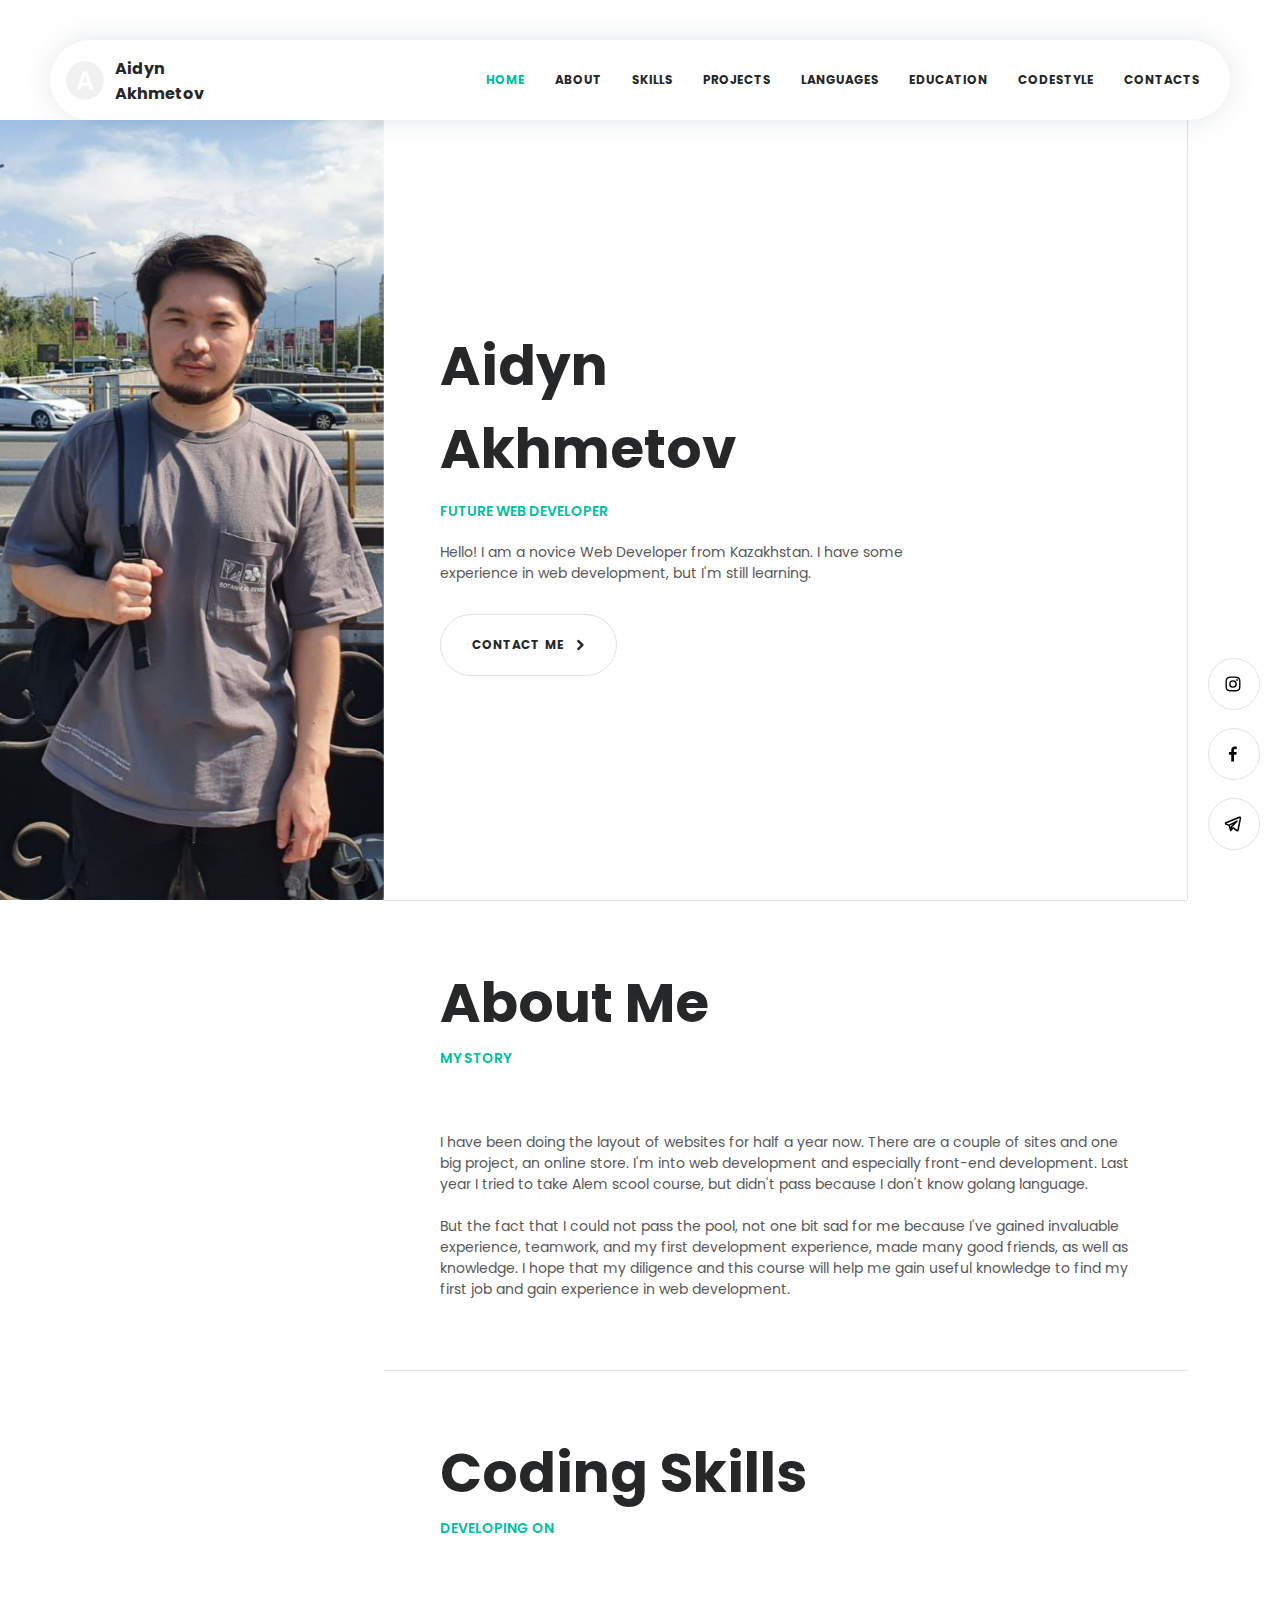
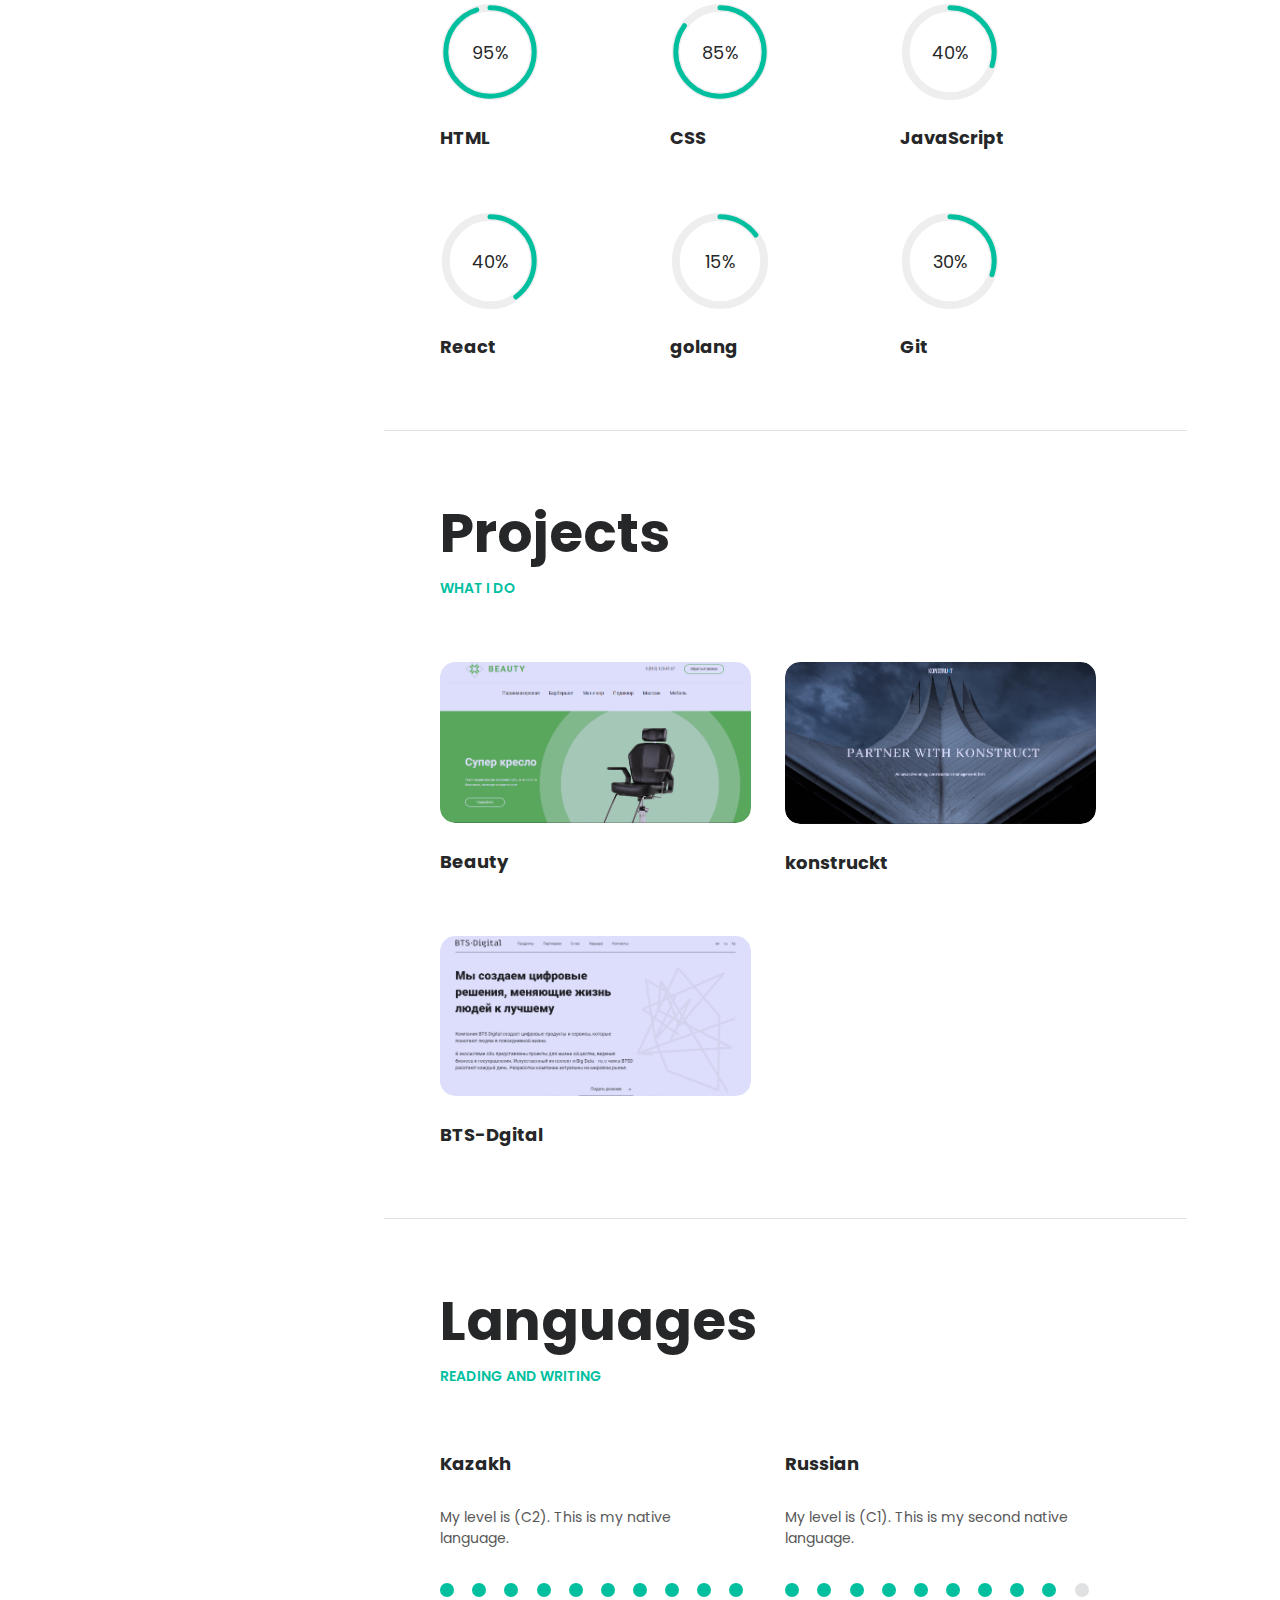
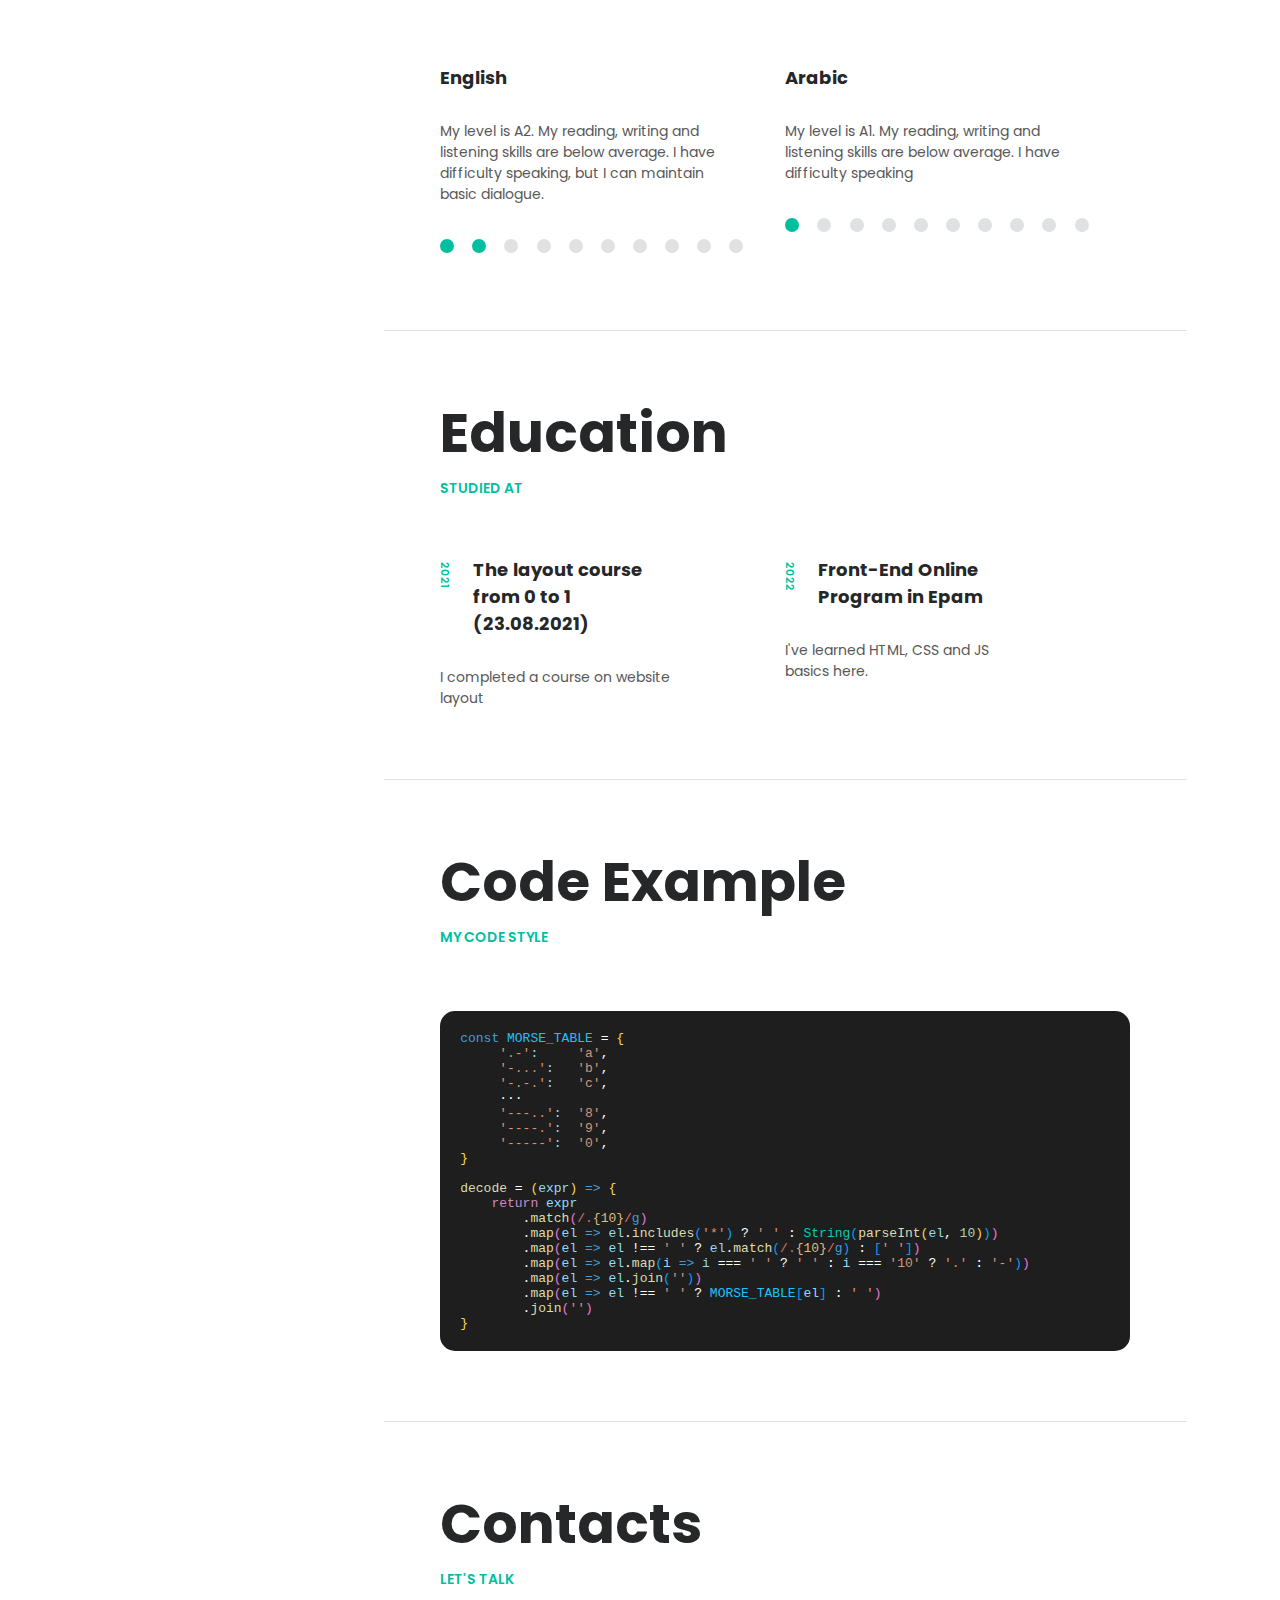
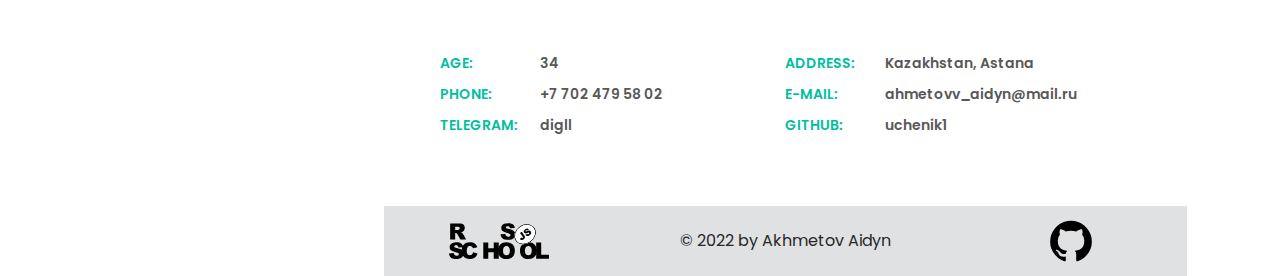
==== commit c14771e1: "feat: add class name theme teg" ====
--- a/index.html
+++ b/index.html
@@ -1,4 +1,4 @@
-﻿<!DOCTYPE html>
+<!DOCTYPE html>
 <html lang="en">
 
 <head>
@@ -6,8 +6,10 @@
   <meta http-equiv="X-UA-Compatible" content="IE=edge">
   <meta name="viewport" content="width=device-width, initial-scale=1.0">
   <link href="img/logo.png" rel="shortcut icon">
+  <title>CV</title>
+  <link rel="stylesheet"
+    href="https://fonts.googleapis.com/css2?family=Material+Symbols+Outlined:opsz,wght,FILL,GRAD@40,400,1,200" />
   <link rel="stylesheet" href="style.css">
-  <title>CV</title>
 </head>
 
 <body>
@@ -358,7 +360,7 @@
               <path class="circle" stroke-dasharray="30, 100" d="M18 2.0845
                                 a 15.9155 15.9155 0 0 1 0 31.831
                                 a 15.9155 15.9155 0 0 1 0 -31.831"></path>
-              <text x="18" y="20.35" class="percentage">50%</text>
+              <text x="18" y="20.35" class="percentage">40%</text>
             </svg>
             <p class="chart-title">JavaScript</p>
           </li>
@@ -367,10 +369,10 @@
               <path class="circle-bg" d="M18 2.0845
                                 a 15.9155 15.9155 0 0 1 0 31.831
                                 a 15.9155 15.9155 0 0 1 0 -31.831"></path>
-              <path class="circle" stroke-dasharray="20, 100" d="M18 2.0845
-                                a 15.9155 15.9155 0 0 1 0 31.831
-                                a 15.9155 15.9155 0 0 1 0 -31.831"></path>
-              <text x="18" y="20.35" class="percentage">50%</text>
+              <path class="circle" stroke-dasharray="40, 100" d="M18 2.0845
+                                a 15.9155 15.9155 0 0 1 0 31.831
+                                a 15.9155 15.9155 0 0 1 0 -31.831"></path>
+              <text x="18" y="20.35" class="percentage">40%</text>
             </svg>
             <p class="chart-title">React</p>
           </li>
@@ -382,7 +384,7 @@
               <path class="circle" stroke-dasharray="15, 100" d="M18 2.0845
                                                     a 15.9155 15.9155 0 0 1 0 31.831
                                                     a 15.9155 15.9155 0 0 1 0 -31.831"></path>
-              <text x="18" y="20.35" class="percentage">50%</text>
+              <text x="18" y="20.35" class="percentage">15%</text>
             </svg>
             <p class="chart-title">golang</p>
           </li>
@@ -482,6 +484,24 @@
             <div class="language-level">
               <span class="dot green"></span>
               <span class="dot green"></span>
+              <span class="dot grey"></span>
+              <span class="dot grey"></span>
+              <span class="dot grey"></span>
+              <span class="dot grey"></span>
+              <span class="dot grey"></span>
+              <span class="dot grey"></span>
+              <span class="dot grey"></span>
+              <span class="dot grey"></span>
+            </div>
+          </li>
+          <li class="language">
+            <p class="language-name">Arabic</p>
+            <p class="language-bio">
+              My level is A1. My reading, writing and listening skills are below average. I have difficulty speaking
+            </p>
+            <div class="language-level">
+              <span class="dot green"></span>
+              <span class="dot grey"></span>
               <span class="dot grey"></span>
               <span class="dot grey"></span>
               <span class="dot grey"></span>
@@ -580,12 +600,18 @@
       </footer>
     </div>
     <div class="section3">
-      <div class="icon icon-one">
-        <a href="https://www.instagram.com/" target="_blank" class="icon1">
+      <div class="icon icon-zero">
+        <a href="#" class="icon0 themetoggle">
+          <span class="material-symbols-outlined">
+            wb_sunny
+          </span>
         </a>
       </div>
+      <div class="icon icon-one">
+        <a href="https://www.instagram.com/" target="_blank" class="icon1"></a>
+      </div>
       <div class="icon icon-two">
-        <a href="" target="_blank" class="icon2">
+        <a href="#" target="_blank" class="icon2">
         </a>
       </div>
       <div class="icon icon-three">
@@ -597,4 +623,4 @@
   <script src="main.js"></script>
 </body>
 
-</html>+</html>
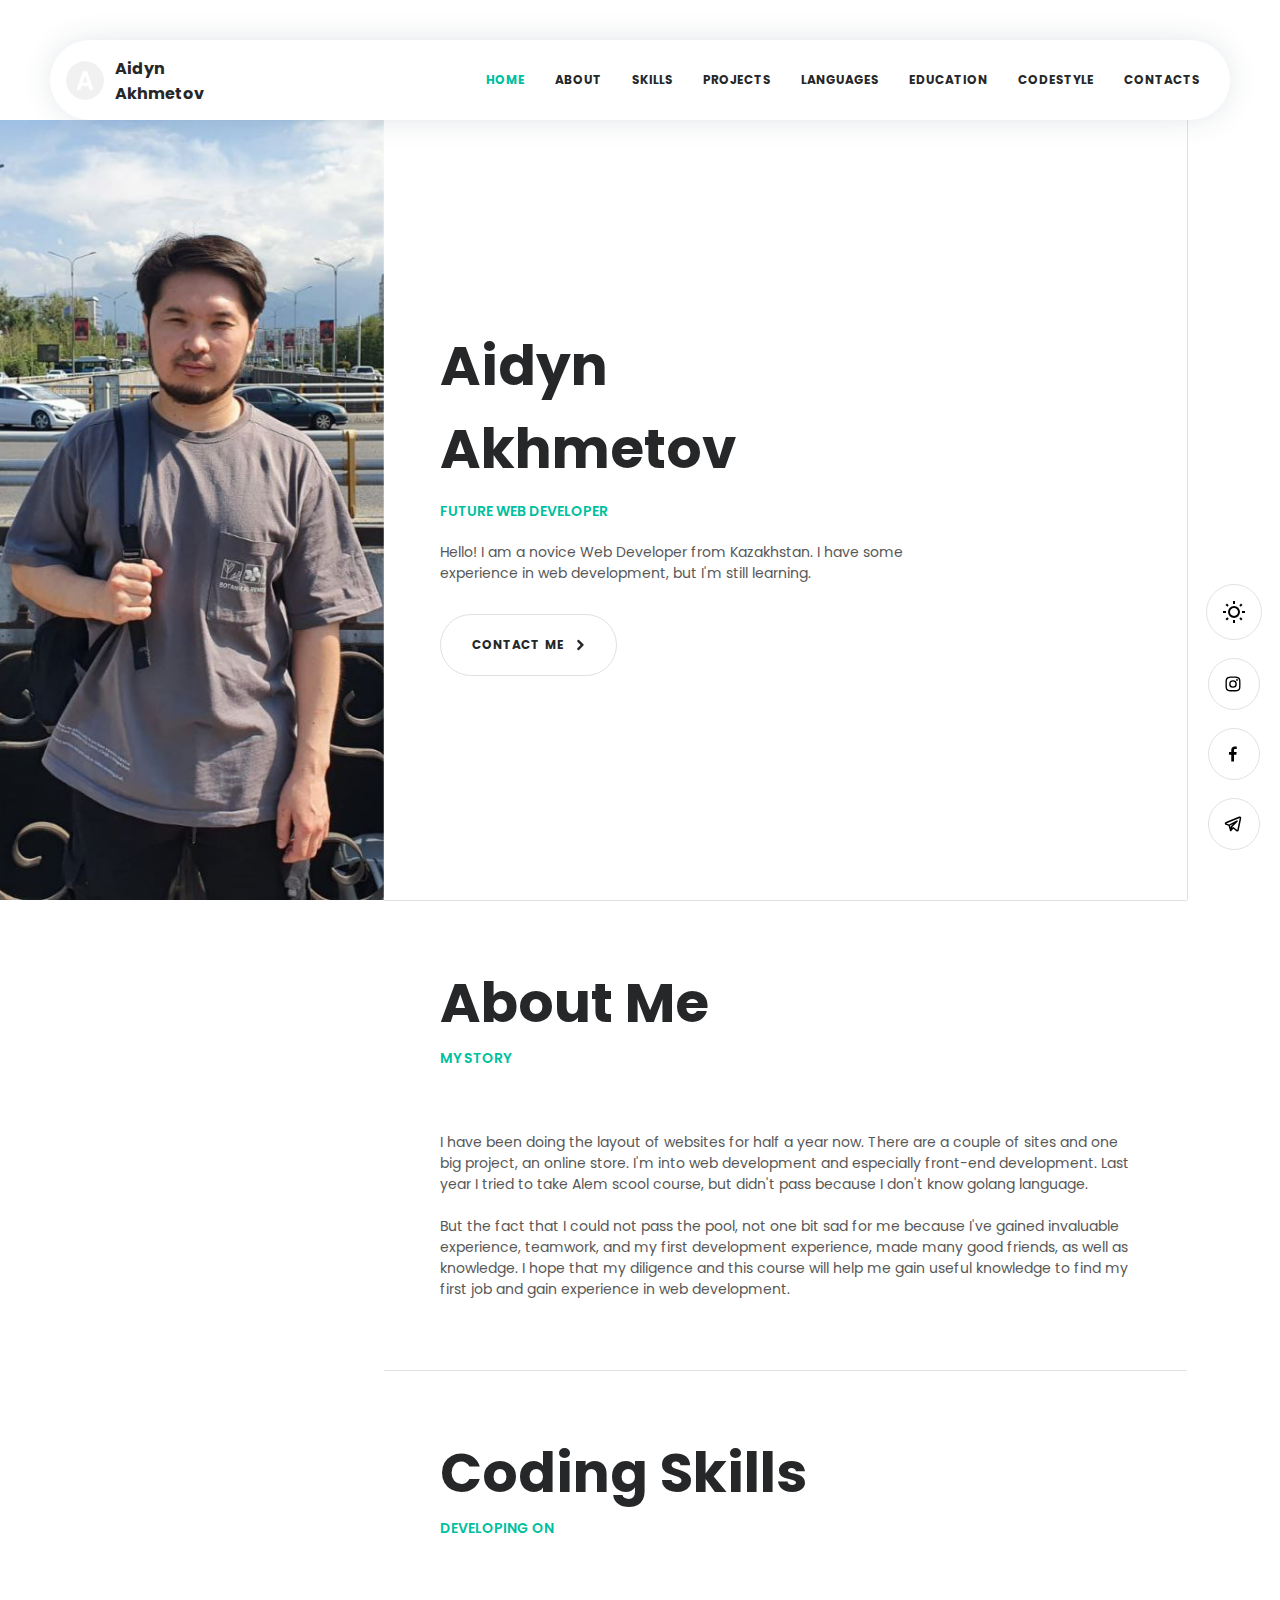
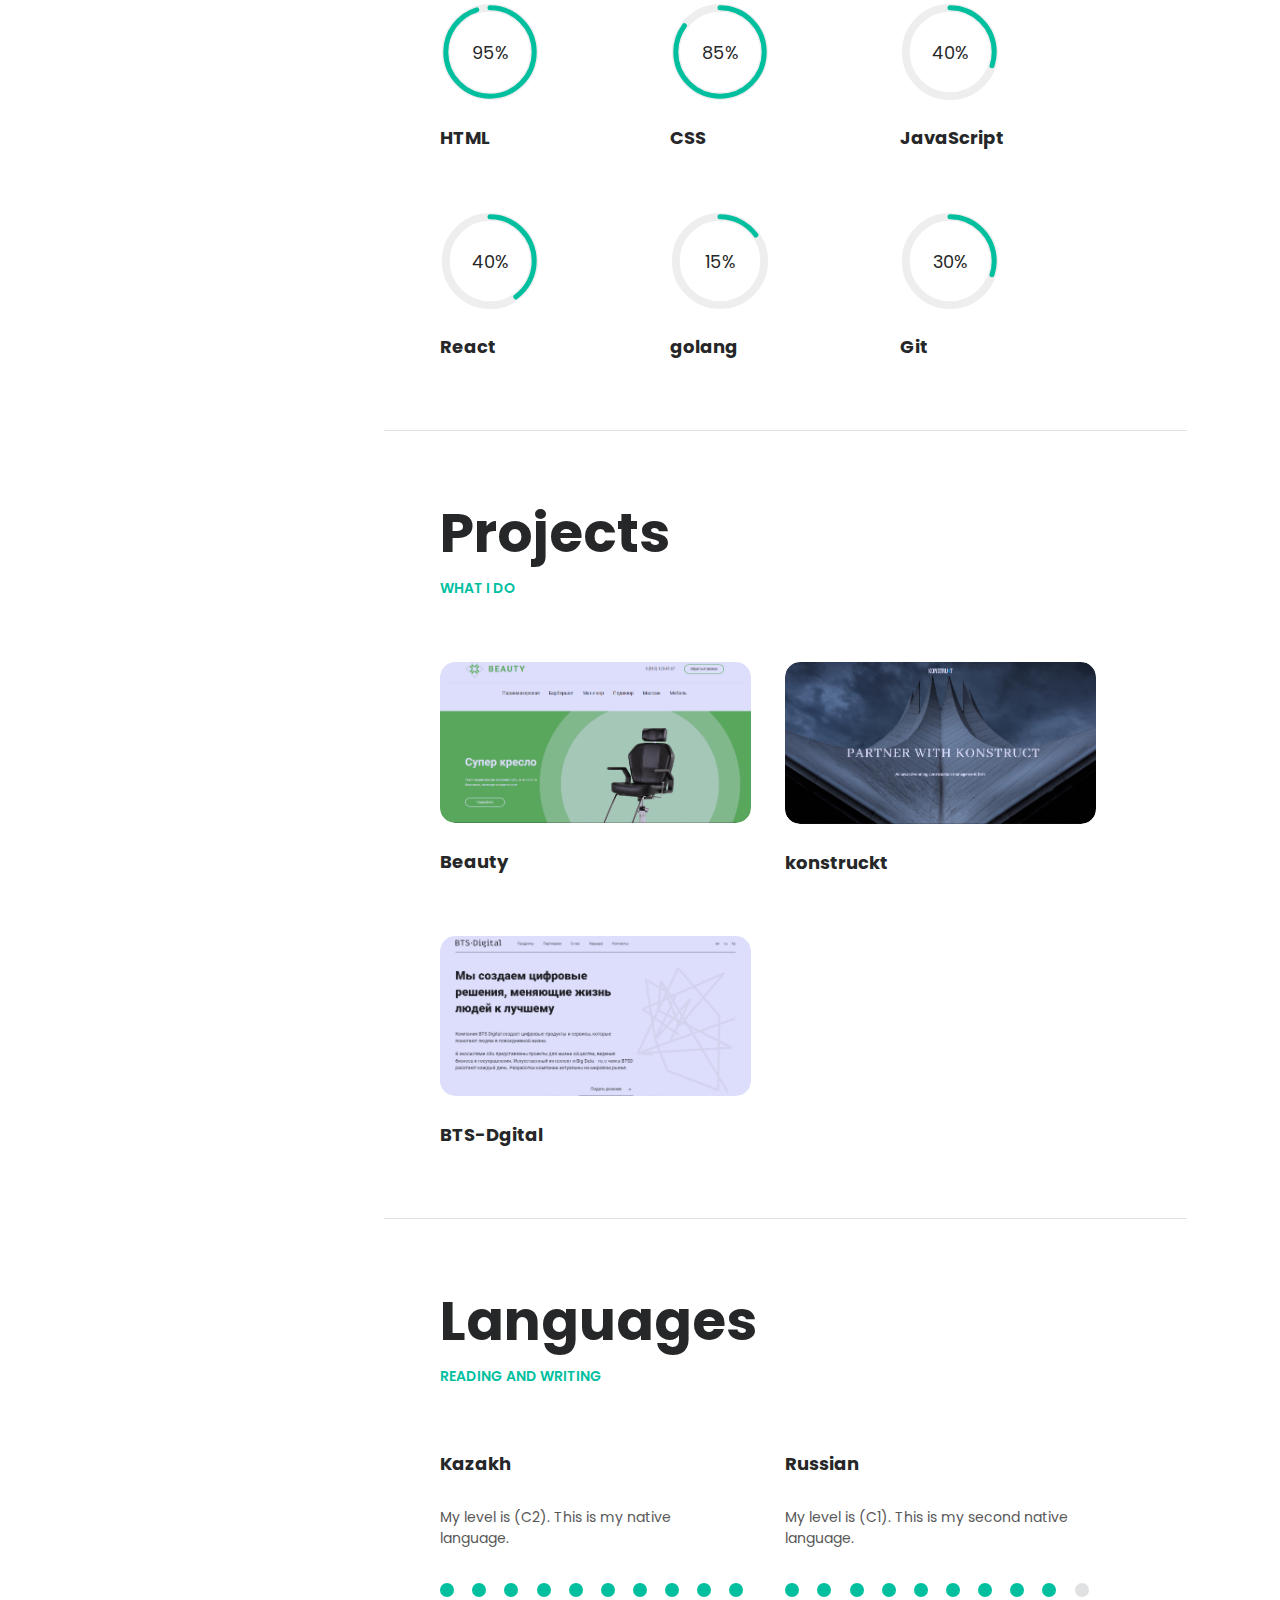
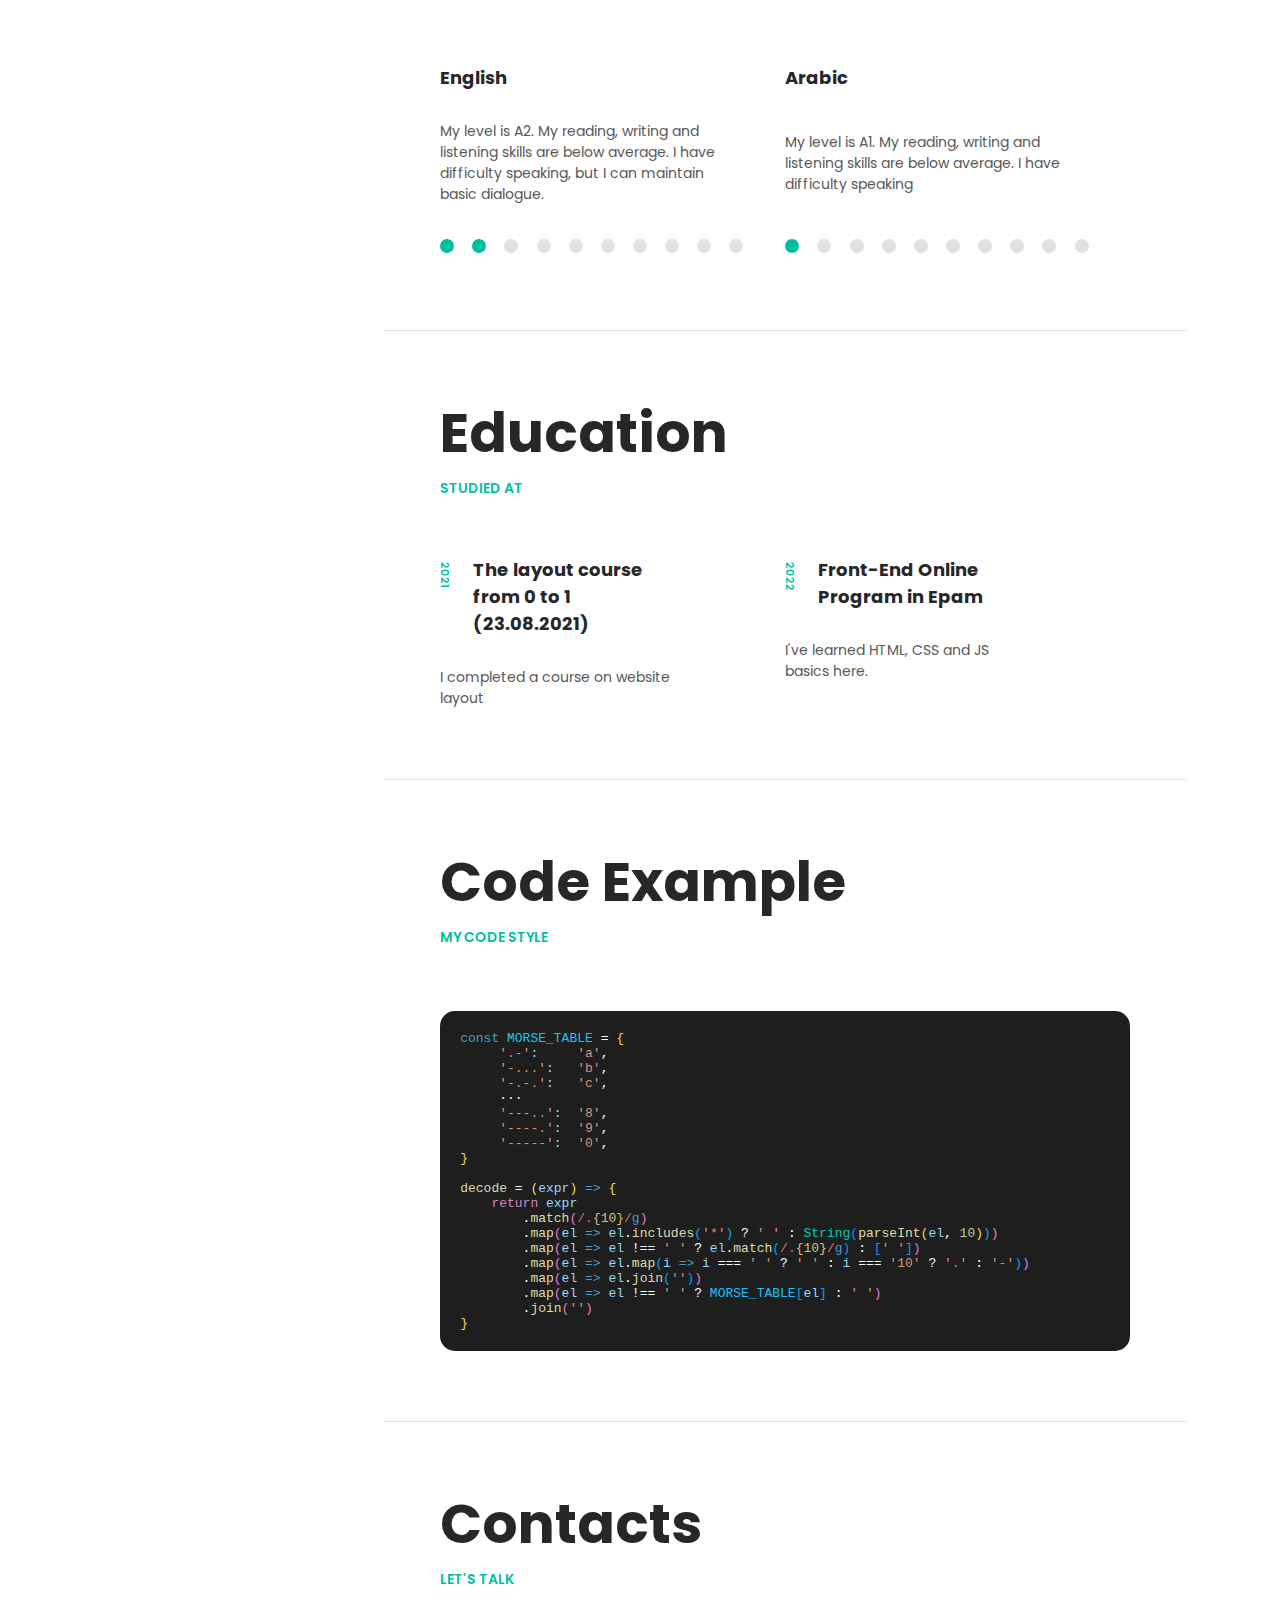
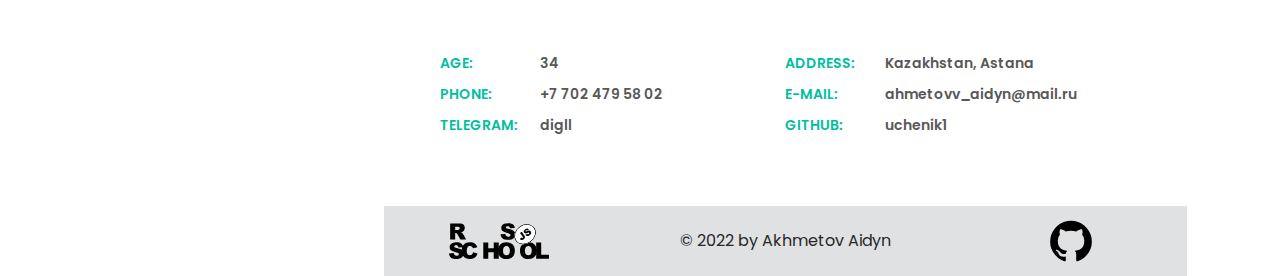
==== commit b19f08a6: "fix: udate file" ====
--- a/index.html
+++ b/index.html
@@ -1,4 +1,4 @@
-<!DOCTYPE html>
+﻿<!DOCTYPE html>
 <html lang="en">
 
 <head>
@@ -623,4 +623,4 @@
   <script src="main.js"></script>
 </body>
 
-</html>
+</html>--- a/style.css
+++ b/style.css
@@ -17,6 +17,11 @@
 
 html {
     scroll-behavior: smooth;
+  }
+  
+.dark .vsc-initialized {
+    background-color: var(--main-text-color);
+    color: var(--body-color);
 }
 
 body {
@@ -24,6 +29,7 @@
     background-color: var(--body-color);
     font-family: var(--main-font);
     color: var(--headings-text-color);    
+    
 }
 .body-overflow{
     overflow-y: hidden;    
@@ -383,6 +389,11 @@
     justify-content: center;
     position: fixed;
 }
+.icon-zero{
+  bottom: 0;
+  padding-bottom: 260px;
+  line-height: 0;
+}
 .icon-one{
     bottom: 0;
     padding-bottom: 190px;
@@ -404,6 +415,14 @@
     border-radius: 50%;
     transition: 0.3s;
 }
+.icon0{
+  padding: 15px!important;
+  color: #000000;
+}
+.icon0:hover {
+  color: #00BF9F;
+}
+
 .icon1{
     background-image: url(img/instagram_black.svg);
 }
@@ -768,6 +787,12 @@
     list-style: none;
 }
 
+.language{
+    display: flex;
+    flex-direction: column;
+    justify-content: space-between;
+}
+
 .language-name{
     font-size: 18px;
     font-weight: 700;
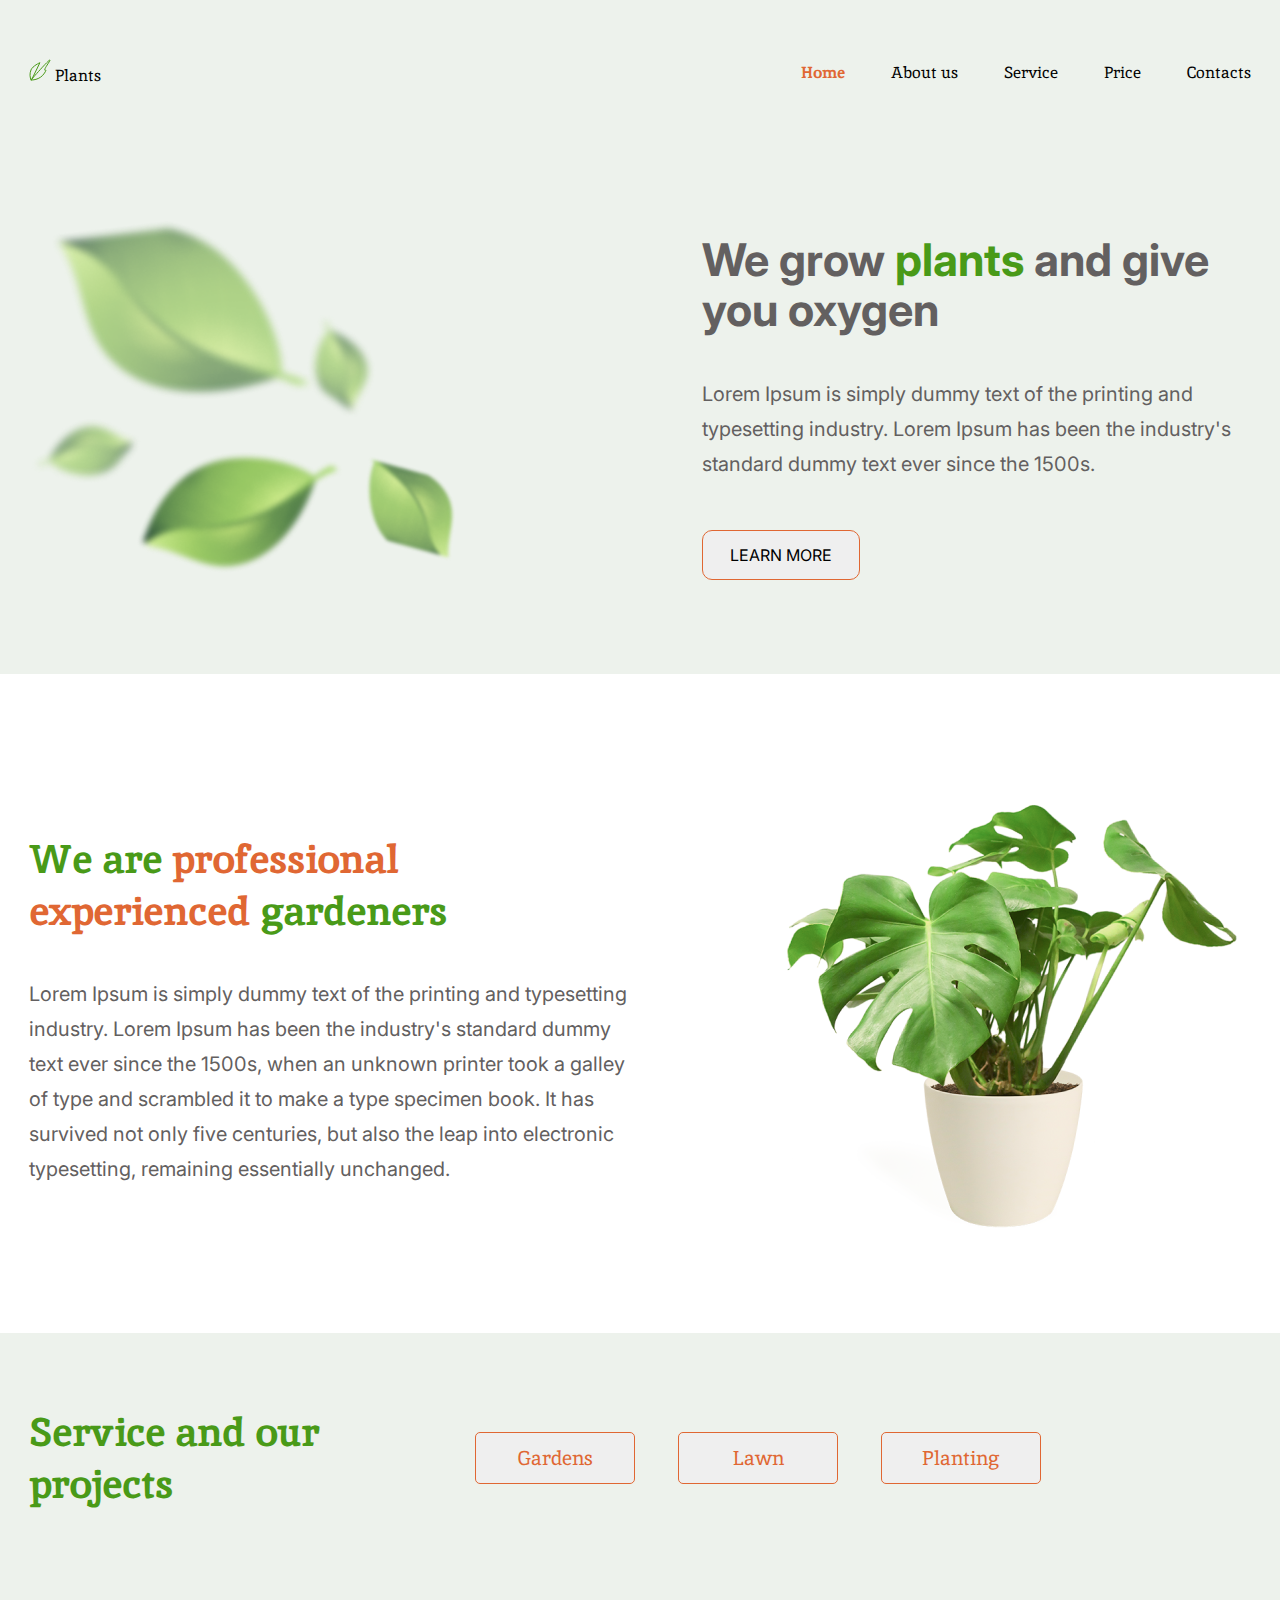
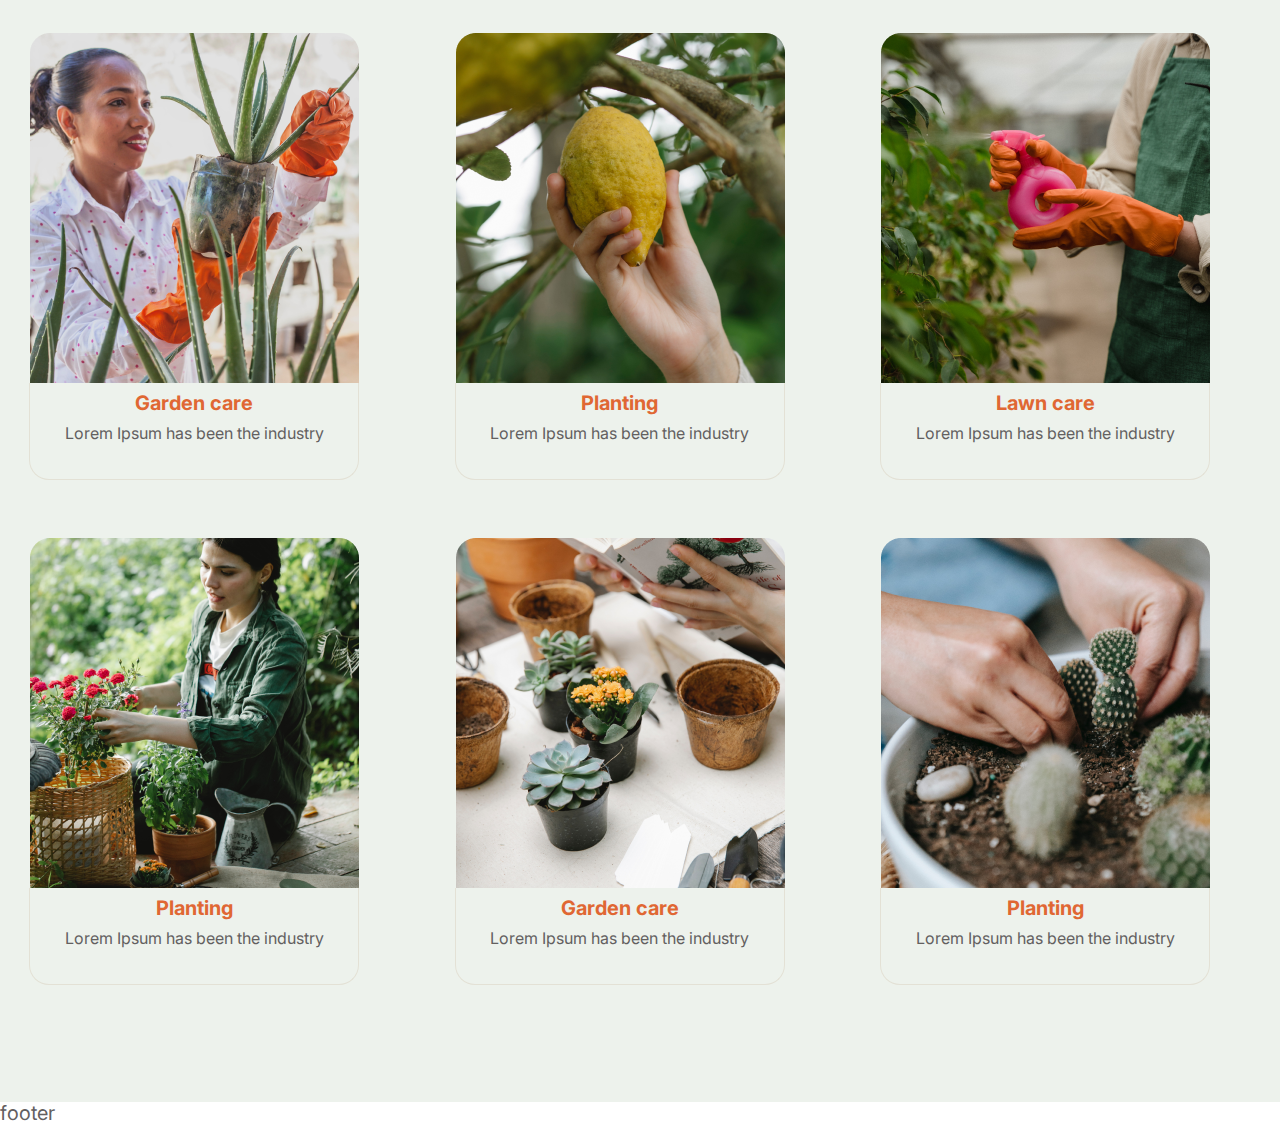
==== commit 918be2a3: "feat: new section" ====
--- a/index.html
+++ b/index.html
@@ -1,626 +1,205 @@
-﻿<!DOCTYPE html>
-<html lang="en">
-
-<head>
-  <meta charset="UTF-8">
-  <meta http-equiv="X-UA-Compatible" content="IE=edge">
-  <meta name="viewport" content="width=device-width, initial-scale=1.0">
-  <link href="img/logo.png" rel="shortcut icon">
-  <title>CV</title>
-  <link rel="stylesheet"
-    href="https://fonts.googleapis.com/css2?family=Material+Symbols+Outlined:opsz,wght,FILL,GRAD@40,400,1,200" />
-  <link rel="stylesheet" href="style.css">
-</head>
-
-<body>
-  <header class="header">
-    <nav class="header-nav">
-      <div class="header-nav-logo">
-        <img src="img/logo.png" alt="logo" class="header-nav-logo__img">
-        <a href="#" class="header-nav-logo__text">Aidyn<br>Akhmetov</a>
-      </div>
-      <div class="header-nav-menu">
-        <ul class="site-nav">
-          <li class="site-nav__item home">
-            <a class="site-nav__link">
-              <span class="animated-btn">
-                <span>
-                  <em>H</em>
-                  <em>O</em>
-                  <em>M</em>
-                  <em>E</em>
-                </span>
-              </span>
-            </a>
-          </li>
-          <li class="site-nav__item about">
-            <a class="site-nav__link">
-              <span class="animated-btn">
-                <span>
-                  <em>A</em>
-                  <em>B</em>
-                  <em>O</em>
-                  <em>U</em>
-                  <em>T</em>
-                </span>
-              </span>
-            </a>
-          </li>
-          <li class="site-nav__item skills">
-            <a class="site-nav__link">
-              <span class="animated-btn">
-                <span>
-                  <em>S</em>
-                  <em>K</em>
-                  <em>I</em>
-                  <em>L</em>
-                  <em>L</em>
-                  <em>S</em>
-                </span>
-              </span>
-            </a>
-          </li>
-          <li class="site-nav__item projects">
-            <a class="site-nav__link">
-              <span class="animated-btn">
-                <span>
-                  <em>P</em>
-                  <em>R</em>
-                  <em>O</em>
-                  <em>J</em>
-                  <em>E</em>
-                  <em>C</em>
-                  <em>T</em>
-                  <em>S</em>
-                </span>
-              </span>
-            </a>
-          </li>
-          <li class="site-nav__item languages">
-            <a class="site-nav__link">
-              <span class="animated-btn">
-                <span>
-                  <em>L</em>
-                  <em>A</em>
-                  <em>N</em>
-                  <em>G</em>
-                  <em>U</em>
-                  <em>A</em>
-                  <em>G</em>
-                  <em>E</em>
-                  <em>S</em>
-                </span>
-              </span>
-            </a>
-          </li>
-          <li class="site-nav__item education">
-            <a class="site-nav__link">
-              <span class="animated-btn">
-                <span>
-                  <em>E</em>
-                  <em>D</em>
-                  <em>U</em>
-                  <em>C</em>
-                  <em>A</em>
-                  <em>T</em>
-                  <em>I</em>
-                  <em>O</em>
-                  <em>N</em>
-                </span>
-              </span>
-            </a>
-          </li>
-          <li class="site-nav__item code">
-            <a class="site-nav__link">
-              <span class="animated-btn">
-                <span>
-                  <em>C</em>
-                  <em>O</em>
-                  <em>D</em>
-                  <em>E</em>
-                  <em>S</em>
-                  <em>T</em>
-                  <em>Y</em>
-                  <em>L</em>
-                  <em>E</em>
-                </span>
-              </span>
-            </a>
-          </li>
-          <li class="site-nav__item contacts">
-            <a class="site-nav__link">
-              <span class="animated-btn">
-                <span>
-                  <em>C</em>
-                  <em>O</em>
-                  <em>N</em>
-                  <em>T</em>
-                  <em>A</em>
-                  <em>C</em>
-                  <em>T</em>
-                  <em>S</em>
-                </span>
-              </span>
-            </a>
-          </li>
-        </ul>
-      </div>
-      <div class="menu-btn">
-        <span></span>
-      </div>
-    </nav>
-    <div class="mobive-nav-menu">
-      <ul class="site-nav">
-        <li class="site-nav__item home">
-          <a class="site-nav__link">
-            <span class="animated-btn">
-              <span>
-                <em>H</em>
-                <em>O</em>
-                <em>M</em>
-                <em>E</em>
-              </span>
-            </span>
-          </a>
-        </li>
-        <li class="site-nav__item about">
-          <a class="site-nav__link">
-            <span class="animated-btn">
-              <span>
-                <em>A</em>
-                <em>B</em>
-                <em>O</em>
-                <em>U</em>
-                <em>T</em>
-              </span>
-            </span>
-          </a>
-        </li>
-        <li class="site-nav__item skills">
-          <a class="site-nav__link">
-            <span class="animated-btn">
-              <span>
-                <em>S</em>
-                <em>K</em>
-                <em>I</em>
-                <em>L</em>
-                <em>L</em>
-                <em>S</em>
-              </span>
-            </span>
-          </a>
-        </li>
-        <li class="site-nav__item projects">
-          <a class="site-nav__link">
-            <span class="animated-btn">
-              <span>
-                <em>P</em>
-                <em>R</em>
-                <em>O</em>
-                <em>J</em>
-                <em>E</em>
-                <em>C</em>
-                <em>T</em>
-                <em>S</em>
-              </span>
-            </span>
-          </a>
-        </li>
-        <li class="site-nav__item languages">
-          <a class="site-nav__link">
-            <span class="animated-btn">
-              <span>
-                <em>L</em>
-                <em>A</em>
-                <em>N</em>
-                <em>G</em>
-                <em>U</em>
-                <em>A</em>
-                <em>G</em>
-                <em>E</em>
-                <em>S</em>
-              </span>
-            </span>
-          </a>
-        </li>
-        <li class="site-nav__item education">
-          <a class="site-nav__link">
-            <span class="animated-btn">
-              <span>
-                <em>E</em>
-                <em>D</em>
-                <em>U</em>
-                <em>C</em>
-                <em>A</em>
-                <em>T</em>
-                <em>I</em>
-                <em>O</em>
-                <em>N</em>
-              </span>
-            </span>
-          </a>
-        </li>
-        <li class="site-nav__item code">
-          <a class="site-nav__link">
-            <span class="animated-btn">
-              <span>
-                <em>C</em>
-                <em>O</em>
-                <em>D</em>
-                <em>E</em>
-                <em>S</em>
-                <em>T</em>
-                <em>Y</em>
-                <em>L</em>
-                <em>E</em>
-              </span>
-            </span>
-          </a>
-        </li>
-        <li class="site-nav__item contacts">
-          <a class="site-nav__link">
-            <span class="animated-btn">
-              <span>
-                <em>C</em>
-                <em>O</em>
-                <em>N</em>
-                <em>T</em>
-                <em>A</em>
-                <em>C</em>
-                <em>T</em>
-                <em>S</em>
-              </span>
-            </span>
-          </a>
-        </li>
-      </ul>
-    </div>
-  </header>
-  <main class="main">
-    <div class="section1"></div>
-    <div class="section2">
-      <div class="section2__top"></div>
-      <section class="section-home" id="home">
-        <h1 class="home-title">Aidyn<br>Akhmetov</h1>
-        <p class="home-subtitle">FUTURE WEB DEVELOPER</p>
-        <p class="home-bio">
-          Hello! I am a novice Web Developer from Kazakhstan. I have some experience in web development, but I'm still
-          learning.
-        </p>
-        <a class="button-container">
-          <div class="site-nav__link">
-            <span class="animated-btn">
-              <span>
-                <em>C</em>
-                <em>O</em>
-                <em>N</em>
-                <em>T</em>
-                <em>A</em>
-                <em>C</em>
-                <em class="right-space">T</em>
-                <em>M</em>
-                <em>E</em>
-              </span>
-            </span>
-          </div>
-          <div class="button-arrow"></div>
-        </a>
-      </section>
-      <div class="link-to-menu bottom-line"></div>
-      <section class="section section-about" id="about">
-        <h2 class="seaction-title">About Me</h2>
-        <p class="section-subtitle">MY STORY</p>
-        <p class="about-bio">
-          I have been doing the layout of websites for half a year now. There are a couple of sites and one big project,
-          an online
-          store. I'm into web development and especially front-end development. Last year I tried to take Alem scool
-          course, but
-          didn't pass because I don't know golang language.<br><br>
-          But the fact that I could not pass the pool, not one bit sad for me because I've gained invaluable experience,
-          teamwork,
-          and my first development experience, made many good friends, as well as knowledge. I hope that my diligence
-          and this
-          course will help me gain useful knowledge to find my first job and gain experience in web development.
-        </p>
-      </section>
-      <div class="link-to-menu bottom-line"></div>
-      <section class="section section-skills" id="skills">
-        <h2 class="seaction-title">Coding Skills</h2>
-        <p class="section-subtitle">DEVELOPING ON</p>
-        <ul class="skills-circles">
-          <li class="single-chart">
-            <svg viewbox="0 0 36 36" class="circular-chart">
-              <path class="circle-bg" d="M18 2.0845
-                                a 15.9155 15.9155 0 0 1 0 31.831
-                                a 15.9155 15.9155 0 0 1 0 -31.831"></path>
-              <path class="circle" stroke-dasharray="95, 100" d="M18 2.0845
-                                a 15.9155 15.9155 0 0 1 0 31.831
-                                a 15.9155 15.9155 0 0 1 0 -31.831"></path>
-              <text x="18" y="20.35" class="percentage">95%</text>
-            </svg>
-            <p class="chart-title">HTML</p>
-          </li>
-          <li class="single-chart">
-            <svg viewbox="0 0 36 36" class="circular-chart">
-              <path class="circle-bg" d="M18 2.0845
-                                a 15.9155 15.9155 0 0 1 0 31.831
-                                a 15.9155 15.9155 0 0 1 0 -31.831"></path>
-              <path class="circle" stroke-dasharray="85, 100" d="M18 2.0845
-                                a 15.9155 15.9155 0 0 1 0 31.831
-                                a 15.9155 15.9155 0 0 1 0 -31.831"></path>
-              <text x="18" y="20.35" class="percentage">85%</text>
-            </svg>
-            <p class="chart-title">CSS</p>
-          </li>
-          <li class="single-chart">
-            <svg viewbox="0 0 36 36" class="circular-chart">
-              <path class="circle-bg" d="M18 2.0845
-                                a 15.9155 15.9155 0 0 1 0 31.831
-                                a 15.9155 15.9155 0 0 1 0 -31.831"></path>
-              <path class="circle" stroke-dasharray="30, 100" d="M18 2.0845
-                                a 15.9155 15.9155 0 0 1 0 31.831
-                                a 15.9155 15.9155 0 0 1 0 -31.831"></path>
-              <text x="18" y="20.35" class="percentage">40%</text>
-            </svg>
-            <p class="chart-title">JavaScript</p>
-          </li>
-          <li class="single-chart">
-            <svg viewbox="0 0 36 36" class="circular-chart">
-              <path class="circle-bg" d="M18 2.0845
-                                a 15.9155 15.9155 0 0 1 0 31.831
-                                a 15.9155 15.9155 0 0 1 0 -31.831"></path>
-              <path class="circle" stroke-dasharray="40, 100" d="M18 2.0845
-                                a 15.9155 15.9155 0 0 1 0 31.831
-                                a 15.9155 15.9155 0 0 1 0 -31.831"></path>
-              <text x="18" y="20.35" class="percentage">40%</text>
-            </svg>
-            <p class="chart-title">React</p>
-          </li>
-          <li class="single-chart">
-            <svg viewbox="0 0 36 36" class="circular-chart">
-              <path class="circle-bg" d="M18 2.0845
-                                                    a 15.9155 15.9155 0 0 1 0 31.831
-                                                    a 15.9155 15.9155 0 0 1 0 -31.831"></path>
-              <path class="circle" stroke-dasharray="15, 100" d="M18 2.0845
-                                                    a 15.9155 15.9155 0 0 1 0 31.831
-                                                    a 15.9155 15.9155 0 0 1 0 -31.831"></path>
-              <text x="18" y="20.35" class="percentage">15%</text>
-            </svg>
-            <p class="chart-title">golang</p>
-          </li>
-          <li class="single-chart">
-            <svg viewbox="0 0 36 36" class="circular-chart">
-              <path class="circle-bg" d="M18 2.0845
-                                a 15.9155 15.9155 0 0 1 0 31.831
-                                a 15.9155 15.9155 0 0 1 0 -31.831"></path>
-              <path class="circle" stroke-dasharray="30, 100" d="M18 2.0845
-                                a 15.9155 15.9155 0 0 1 0 31.831
-                                a 15.9155 15.9155 0 0 1 0 -31.831"></path>
-              <text x="18" y="20.35" class="percentage">30%</text>
-            </svg>
-            <p class="chart-title">Git</p>
-          </li>
-        </ul>
-      </section>
-      <div class="link-to-menu bottom-line"></div>
-      <section class="section section-projects" id="projects">
-        <h2 class="seaction-title">Projects</h2>
-        <p class="section-subtitle">WHAT I DO</p>
-        <div class="projects-container">
-          <div class="projects-wrapper">
-            <div class="project">
-              <a href="https://uchenik1.github.io/Beauty/" target="_blank" class="project-link">
-                <img src="img\beauty.png" alt="Beauty" class="project-img">
-              </a>
-            </div>
-            <p class="project-name">Beauty</p>
-          </div>
-          <div class="projects-wrapper">
-            <div class="project">
-              <a href="https://uchenik1.github.io/konstruckt.git.io/" target="_blank" class="project-link">
-                <img src="img\konstruct.jpg" alt="konstruckt" class="project-img">
-              </a>
-            </div>
-            <p class="project-name">konstruckt</p>
-          </div>
-          <div class="projects-wrapper">
-            <div class="project">
-              <a href="https://uchenik1.github.io/btsdigital.kz/" target="_blank" class="project-link">
-                <img src="img\dgital.jpg" alt="dgital" class="project-img">
-              </a>
-            </div>
-            <p class="project-name">BTS-Dgital</p>
-          </div>
-        </div>
-      </section>
-      <div class="link-to-menu bottom-line"></div>
-      <section class="section section-languages" id="languages">
-        <h2 class="seaction-title">Languages</h2>
-        <p class="section-subtitle">READING AND WRITING</p>
-        <ul class="languages-container">
-          <li class="language">
-            <p class="language-name">Kazakh</p>
-            <p class="language-bio">
-              My level is (C2). This is my native language.
-            </p>
-            <div class="language-level">
-              <span class="dot green"></span>
-              <span class="dot green"></span>
-              <span class="dot green"></span>
-              <span class="dot green"></span>
-              <span class="dot green"></span>
-              <span class="dot green"></span>
-              <span class="dot green"></span>
-              <span class="dot green"></span>
-              <span class="dot green"></span>
-              <span class="dot green"></span>
-            </div>
-          </li>
-          <li class="language">
-            <p class="language-name">Russian</p>
-            <p class="language-bio">
-              My level is (C1). This is my second native language.
-            </p>
-            <div class="language-level">
-              <span class="dot green"></span>
-              <span class="dot green"></span>
-              <span class="dot green"></span>
-              <span class="dot green"></span>
-              <span class="dot green"></span>
-              <span class="dot green"></span>
-              <span class="dot green"></span>
-              <span class="dot green"></span>
-              <span class="dot green"></span>
-              <span class="dot grey"></span>
-            </div>
-          </li>
-          <li class="language">
-            <p class="language-name">English</p>
-            <p class="language-bio">
-              My level is A2. My reading, writing and listening skills are below average. I have difficulty speaking,
-              but I can
-              maintain basic dialogue.
-            </p>
-            <div class="language-level">
-              <span class="dot green"></span>
-              <span class="dot green"></span>
-              <span class="dot grey"></span>
-              <span class="dot grey"></span>
-              <span class="dot grey"></span>
-              <span class="dot grey"></span>
-              <span class="dot grey"></span>
-              <span class="dot grey"></span>
-              <span class="dot grey"></span>
-              <span class="dot grey"></span>
-            </div>
-          </li>
-          <li class="language">
-            <p class="language-name">Arabic</p>
-            <p class="language-bio">
-              My level is A1. My reading, writing and listening skills are below average. I have difficulty speaking
-            </p>
-            <div class="language-level">
-              <span class="dot green"></span>
-              <span class="dot grey"></span>
-              <span class="dot grey"></span>
-              <span class="dot grey"></span>
-              <span class="dot grey"></span>
-              <span class="dot grey"></span>
-              <span class="dot grey"></span>
-              <span class="dot grey"></span>
-              <span class="dot grey"></span>
-              <span class="dot grey"></span>
-            </div>
-          </li>
-        </ul>
-      </section>
-      <div class="link-to-menu bottom-line"></div>
-      <section class="section section-education" id="education">
-        <h2 class="seaction-title">Education</h2>
-        <p class="section-subtitle">STUDIED AT</p>
-        <div class="education-block">
-          <div class="education-place">
-            <div class="education-header">
-              <p class="educayion-years">2021</p>
-              <p class="education-name">The layout course from 0 to 1 (23.08.2021)</p>
-            </div>
-            <p class="education-description">I completed a course on website layout
-            </p>
-          </div>
-          <div class="education-place">
-            <div class="education-header">
-              <p class="educayion-years">2022</p>
-              <p class="education-name">Front-End Online Program in Epam</p>
-            </div>
-            <p class="education-description">I've learned HTML, CSS and JS basics
-              here.</p>
-          </div>
-        </div>
-      </section>
-      <div class="link-to-menu bottom-line"></div>
-      <section class="section section-code" id="code">
-        <h2 class="seaction-title">Code Example</h2>
-        <p class="section-subtitle">MY CODE STYLE</p>
-        <code class="code-block"><span class="c_dark-blue">const</span> <span class="c_blue">MORSE_TABLE</span> = <span class="c_saturated-yellow">{</span><br>
-                    &nbsp;&nbsp;&nbsp;&nbsp; <span class="c_orange">'.-'<span class="c_light-blue">:</span>&nbsp;&nbsp;&nbsp;&nbsp;&nbsp;'a'</span>,<br>
-                    &nbsp;&nbsp;&nbsp;&nbsp; <span class="c_orange">'-...'<span class="c_light-blue">:</span>&nbsp;&nbsp;&nbsp;'b'</span>,<br>
-                    &nbsp;&nbsp;&nbsp;&nbsp; <span class="c_orange">'-.-.'<span class="c_light-blue">:</span>&nbsp;&nbsp;&nbsp;'c'</span>,<br>
-                    &nbsp;&nbsp;&nbsp;&nbsp;&nbsp;···<br>
-                    &nbsp;&nbsp;&nbsp;&nbsp; <span class="c_orange">'---..'<span class="c_light-blue">:</span>&nbsp;&nbsp;'8'</span>,<br>
-                    &nbsp;&nbsp;&nbsp;&nbsp; <span class="c_orange">'----.'<span class="c_light-blue">:</span>&nbsp;&nbsp;'9'</span>,<br>
-                    &nbsp;&nbsp;&nbsp;&nbsp; <span class="c_orange">'-----'<span class="c_light-blue">:</span>&nbsp;&nbsp;'0'</span>,<br>
-                    <span class="c_saturated-yellow">}</span><br>
-                    <br>
-                    <span class="c_yellow">decode</span> = <span class="c_saturated-yellow">(<span class="c_light-blue">expr</span>)</span> <span class="c_dark-blue">=&gt;</span> <span class="c_saturated-yellow">{</span><br>
-                    &nbsp;&nbsp;&nbsp;&nbsp;<span class="c_light-pink">return</span> <span class="c_light-blue">expr</span><br>
-                    &nbsp;&nbsp;&nbsp;&nbsp;&nbsp;&nbsp;&nbsp; .<span class="c_yellow">match</span><span class="c_pink">(<span class="c-red">/.<span class="c_dark-yellow">{10}</span>/<span class="c_dark-blue">g</span></span>)</span><br>
-                    &nbsp;&nbsp;&nbsp;&nbsp;&nbsp;&nbsp;&nbsp; .<span class="c_yellow">map</span><span class="c_pink">(</span><span class="c_light-blue">el <span class="c_dark-blue">=&gt;</span> el</span>.<span class="c_yellow">includes</span><span class="c_saturated-blue">(<span class="c_orange">'*'</span>)</span> ? <span class="c_orange">' '</span> : <span class="c_green">String</span><span class="c_saturated-blue">(</span><span class="c_yellow">parseInt</span><span class="c_saturated-yellow">(</span><span class="c_light-blue">el</span>, <span class="c_light-green">10</span><span class="c_saturated-yellow">)</span><span class="c_saturated-blue">)</span><span class="c_pink">)</span><br>
-                    &nbsp;&nbsp;&nbsp;&nbsp;&nbsp;&nbsp;&nbsp; .<span class="c_yellow">map</span><span class="c_pink">(</span><span class="c_light-blue">el <span class="c_dark-blue">=&gt;</span> el</span> !== <span class="c_orange">' '</span> ? <span class="c_light-blue">el</span>.<span class="c_yellow">match</span><span class="c_saturated-blue">(<span class="c-red">/.<span class="c_dark-yellow">{10}</span>/<span class="c_dark-blue">g</span></span>)</span> : <span class="c_saturated-blue">[<span class="c_orange">' '</span>]</span><span class="c_pink">)</span><br>
-                    &nbsp;&nbsp;&nbsp;&nbsp;&nbsp;&nbsp;&nbsp; .<span class="c_yellow">map</span><span class="c_pink">(</span><span class="c_light-blue">el <span class="c_dark-blue">=&gt;</span> el</span>.<span class="c_yellow">map</span><span class="c_saturated-blue">(</span><span class="c_light-blue">i <span class="c_dark-blue">=&gt;</span> i</span> === <span class="c_orange">' '</span> ? <span class="c_orange">' '</span> : <span class="c_light-blue">i</span> === <span class="c_orange">'10'</span> ? <span class="c_orange">'.'</span> : <span class="c_orange">'-'</span><span class="c_saturated-blue">)</span><span class="c_pink">)</span><br>
-                    &nbsp;&nbsp;&nbsp;&nbsp;&nbsp;&nbsp;&nbsp; .<span class="c_yellow">map</span><span class="c_pink">(</span><span class="c_light-blue">el <span class="c_dark-blue">=&gt;</span> el</span>.<span class="c_yellow">join</span><span class="c_saturated-blue">(<span class="c_orange">''</span>)</span><span class="c_pink">)</span><br>
-                    &nbsp;&nbsp;&nbsp;&nbsp;&nbsp;&nbsp;&nbsp; .<span class="c_yellow">map</span><span class="c_pink">(</span><span class="c_light-blue">el <span class="c_dark-blue">=&gt;</span> el</span> !== <span class="c_orange">' '</span> ? <span class="c_blue">MORSE_TABLE</span><span class="c_saturated-blue">[<span class="c_light-blue">el</span>]</span> : <span class="c_orange">' '</span><span class="c_pink">)</span><br>
-                    &nbsp;&nbsp;&nbsp;&nbsp;&nbsp;&nbsp;&nbsp; .<span class="c_yellow">join<span class="c_pink">(<span class="c_orange">''</span>)</span><br>
-                    <span class="c_saturated-yellow">}</span></span></code>
-      </section>
-      <div class="link-to-menu bottom-line"></div>
-      <section class="section section-contacts" id="contacts">
-        <h2 class="seaction-title">Contacts</h2>
-        <p class="section-subtitle">LET'S TALK</p>
-        <div class="contacts-block">
-          <div class="contact">
-            <p class="contact-title">AGE:</p>
-            <p class="contact-text">34</p>
-          </div>
-          <div class="contact">
-            <p class="contact-title">ADDRESS:</p>
-            <p class="contact-text">Kazakhstan, Astana</p>
-          </div>
-          <div class="contact">
-            <p class="contact-title">PHONE:</p>
-            <p class="contact-text"><a href="tel:+77024795802">+7 702 479 58 02</a></p>
-          </div>
-          <div class="contact">
-            <p class="contact-title">E-MAIL:</p>
-            <p class="contact-text"><a href="mailto:ahmetovv_aidyn@mail.com">ahmetovv_aidyn@mail.ru</a></p>
-          </div>
-          <div class="contact">
-            <p class="contact-title">TELEGRAM:</p>
-            <p class="contact-text"><a href="https://t.me/digll" target="_blank">digll</a></p>
-          </div>
-          <div class="contact">
-            <p class="contact-title">GITHUB:</p>
-            <p class="contact-text"><a href="https://github.com/uchenik1" target="_blank">uchenik1</a></p>
-          </div>
-        </div>
-      </section>
-      <footer class="footer">
-        <a href="https://rs.school/js/" target="_blank" class="rs-logo footer-el"></a>
-        <p class="creator footer-el">© 2022 by Akhmetov Aidyn</p>
-        <a href="https://github.com/uchenik1" target="_blank" class="github footer-el"></a>
-      </footer>
-    </div>
-    <div class="section3">
-      <div class="icon icon-zero">
-        <a href="#" class="icon0 themetoggle">
-          <span class="material-symbols-outlined">
-            wb_sunny
-          </span>
-        </a>
-      </div>
-      <div class="icon icon-one">
-        <a href="https://www.instagram.com/" target="_blank" class="icon1"></a>
-      </div>
-      <div class="icon icon-two">
-        <a href="#" target="_blank" class="icon2">
-        </a>
-      </div>
-      <div class="icon icon-three">
-        <a href="https://t.me/digll" target="_blank" class="icon3">
-        </a>
-      </div>
-    </div>
-  </main>
-  <script src="main.js"></script>
-</body>
-
+<!DOCTYPE html>
+<html lang="en">
+
+<head>
+  <meta charset="UTF-8">
+  <meta http-equiv="X-UA-Compatible" content="IE=edge">
+  <meta name="viewport" content="width=device-width, initial-scale=1.0">
+  <title>Document</title>
+  <link rel="preconnect" href="https://fonts.googleapis.com">
+  <link rel="preconnect" href="https://fonts.gstatic.com" crossorigin>
+  <link href="https://fonts.googleapis.com/css2?family=Inika:wght@400;700&family=Inter:wght@400;700&display=swap"
+    rel="stylesheet">
+  <link rel="stylesheet" href="css/normalize.css">
+  <link rel="stylesheet" href="css/style.css">
+</head>
+
+<body>
+  <header class="header">
+    <div class="container">
+      <div class="header__inner">
+        <a class="logo" href="#">
+          <img class="logo__img" src="images/icons/logo.svg" alt="logo">
+          Plants
+        </a>
+        <nav class="menu">
+          <ul class="menu__list">
+            <li class="menu__list-item">
+              <a class="menu__list-link menu__list-link--active" href="#">
+                Home
+              </a>
+            </li>
+            <li class="menu__list-item">
+              <a class="menu__list-link" href="#">
+                About us
+              </a>
+            </li>
+            <li class="menu__list-item">
+              <a class="menu__list-link" href="#">
+                Service
+              </a>
+            </li>
+            <li class="menu__list-item">
+              <a class="menu__list-link" href="#">
+                Price
+              </a>
+            </li>
+            <li class="menu__list-item">
+              <a class="menu__list-link" href="#">
+                Contacts
+              </a>
+            </li>
+          </ul>
+        </nav>
+      </div>
+    </div>
+  </header>
+
+  <main class="main">
+
+    <section class="welcome">
+      <div class="container">
+        <div class="welcome__inner">
+          <img class="welcome__img" src="images/leafs.png" alt="welcome img">
+          <div class="welcome__content">
+            <h1 class="welcome__title">
+              We grow <span>plants</span> and give you oxygen
+            </h1>
+            <p class="welcome__text">
+              Lorem Ipsum is simply dummy text of the printing and typesetting industry. Lorem Ipsum has been the
+              industry's standard dummy text ever since the 1500s.
+            </p>
+            <button class="welcome__btn">learn more</button>
+          </div>
+        </div>
+      </div>
+    </section>
+
+    <section class="about">
+      <div class="container">
+        <div class="about__inner">
+          <div class="about__content">
+            <h2 class="about__title title-h2">
+              We are <span>professional experienced</span> gardeners
+            </h2>
+            <p class="about__text">
+              Lorem Ipsum is simply dummy text of the printing and typesetting industry. Lorem Ipsum has been the
+              industry's standard dummy text ever since the 1500s, when an unknown printer took a galley of type and
+              scrambled it to make a type specimen book. It has survived not only five centuries, but also the leap into
+              electronic typesetting, remaining essentially unchanged.
+            </p>
+          </div>
+          <img class="about__img" src="images/houseplant.png" alt="about img">
+        </div>
+      </div>
+    </section>
+
+    <section class="service">
+      <div class="container">
+
+        <div class="service__top">
+          <h2 class="service__top-title title-h2">
+            Service and our projects
+          </h2>
+          <div class="service__btn-items">
+            <button class="service__btn-item">Gardens</button>
+            <button class="service__btn-item">Lawn</button>
+            <button class="service__btn-item">Planting</button>
+          </div>
+        </div>
+
+        <div class="service-grid">
+
+          <div class="service-grid__item">
+            <img class="service-grid__img" src="images/service-1.png" alt="a woman tending a cactus">
+            <div class="service-grid__item-box">
+              <div class="service-grid__sub-title">
+                Garden care
+              </div>
+              <p class="service-grid__text">
+                Lorem Ipsum has been the industry
+              </p>
+            </div>
+          </div>
+
+          <div class="service-grid__item">
+            <img class="service-grid__img" src="images/service-2.png" alt="lemon">
+            <div class="service-grid__item-box">
+              <div class="service-grid__sub-title">
+                Planting
+              </div>
+              <p class="service-grid__text">
+                Lorem Ipsum has been the industry
+              </p>
+            </div>
+          </div>
+
+          <div class="service-grid__item">
+            <img class="service-grid__img" src="images/service-3.png" alt="lawn care">
+            <div class="service-grid__item-box">
+              <div class="service-grid__sub-title">
+                Lawn care
+              </div>
+              <p class="service-grid__text">
+                Lorem Ipsum has been the industry
+              </p>
+            </div>
+          </div>
+
+          <div class="service-grid__item">
+            <img class="service-grid__img" src="images/service-4.png" alt="planting">
+            <div class="service-grid__item-box">
+              <div class="service-grid__sub-title">
+                Planting
+              </div>
+              <p class="service-grid__text">
+                Lorem Ipsum has been the industry
+              </p>
+            </div>
+          </div>
+
+          <div class="service-grid__item">
+            <img class="service-grid__img" src="images/service-5.png" alt="garden care">
+            <div class="service-grid__item-box">
+              <div class="service-grid__sub-title">
+                Garden care
+              </div>
+              <p class="service-grid__text">
+                Lorem Ipsum has been the industry
+              </p>
+            </div>
+          </div>
+
+          <div class="service-grid__item">
+            <img class="service-grid__img" src="images/service-6.png" alt="planting">
+            <div class="service-grid__item-box">
+              <div class="service-grid__sub-title">
+                Planting
+              </div>
+              <p class="service-grid__text">
+                Lorem Ipsum has been the industry
+              </p>
+            </div>
+          </div>
+
+        </div>
+
+      </div>
+    </section>
+
+    <section class="prices">
+
+    </section>
+
+    <section class="contacts">
+
+    </section>
+
+    <footer class="footer">
+      footer
+    </footer>
+
+  </main>
+</body>
+
 </html>--- a/css/style.css
+++ b/css/style.css
@@ -0,0 +1,203 @@
+/* font-family: 'Inika', serif;
+font-family: 'Inter', sans-serif; */
+body {
+  font-family: "Inter", sans-serif;
+  font-weight: 400;
+  color: #636060;
+  font-size: 20px;
+}
+
+a, ul {
+  text-decoration: none;
+  list-style: none;
+}
+
+.container {
+  width: 1222px;
+  margin: 0 auto;
+  padding: 0 10px;
+}
+
+.header {
+  background-color: #EDF2EC;
+  padding: 40px 0;
+}
+.header__inner {
+  display: flex;
+  justify-content: space-between;
+  align-items: center;
+}
+.header .logo {
+  font-family: "Inika", serif;
+  font-size: 16px;
+  font-weight: 400;
+  line-height: 19px;
+  color: #000;
+}
+
+.menu {
+  display: flex;
+  align-items: center;
+}
+.menu__list {
+  display: flex;
+}
+.menu__list-item + .menu__list-item {
+  margin-left: 46px;
+}
+.menu__list-link {
+  color: #000;
+  font-family: "Inika", serif;
+  font-size: 16px;
+  line-height: 19px;
+  transition: all 0.3s;
+}
+.menu__list-link:hover {
+  color: #E06733;
+  font-weight: 700;
+}
+.menu__list-link--active {
+  color: #E06733;
+  font-weight: 700;
+}
+
+.welcome {
+  background-color: #EDF2EC;
+  font-family: "Inter", sans-serif;
+  padding: 62px 0 62px;
+}
+.welcome__inner {
+  display: flex;
+}
+.welcome__img {
+  width: 448px;
+  height: 407px;
+}
+.welcome__content {
+  max-width: 549px;
+  margin-left: auto;
+}
+.welcome__title {
+  font-weight: 700;
+  font-size: 45px;
+  line-height: 50px;
+  margin-bottom: 42px;
+}
+.welcome__title span {
+  color: #499A18;
+}
+.welcome__text {
+  line-height: 35px;
+  color: #636060;
+  margin-bottom: 48px;
+}
+.welcome__btn {
+  font-size: 16px;
+  line-height: 20px;
+  color: #000;
+  padding: 14px 27px;
+  border: 1px solid #E06733;
+  border-radius: 10px;
+  text-transform: uppercase;
+  cursor: pointer;
+  transition: all 0.3s;
+}
+.welcome__btn:hover {
+  background-color: #E06733;
+  color: #fff;
+}
+
+.about {
+  margin: 90px 0;
+}
+.about__inner {
+  display: flex;
+  align-items: center;
+}
+.about__content {
+  max-width: 605px;
+  margin-right: auto;
+}
+.about__title {
+  color: #499A18;
+  width: 463px;
+  margin-bottom: 40px;
+}
+.about__title span {
+  color: #E06733;
+}
+.about__text {
+  line-height: 35px;
+}
+
+.title-h2 {
+  font-family: "Inika", serif;
+  font-size: 40px;
+  line-height: 52px;
+}
+
+.service {
+  padding: 40px 0 114px;
+  background-color: #EDF2EC;
+}
+.service__top {
+  display: flex;
+  align-items: center;
+}
+.service__top-title {
+  width: 306px;
+  color: #499A18;
+  margin-right: 140px;
+}
+.service__btn-item {
+  font-family: "Inika", serif;
+  line-height: 26px;
+  width: 160px;
+  padding: 12px 0;
+  border-radius: 5px;
+  color: #E06733;
+  border: 1px solid #E06733;
+  transition: all 0.3s;
+  cursor: pointer;
+}
+.service__btn-item:hover {
+  background-color: #E06733;
+  color: #fff;
+}
+.service__btn-item + .service__btn-item {
+  margin-left: 38px;
+}
+
+.service-grid {
+  margin-top: 90px;
+  display: grid;
+  grid-template-rows: repeat(2, 1fr);
+  grid-template-columns: repeat(3, 1fr);
+  grid-gap: 55px;
+}
+.service-grid__item {
+  width: 330px;
+  height: 450px;
+}
+.service-grid__img {
+  width: 330px;
+  height: 350px;
+  display: block;
+}
+.service-grid__item-box {
+  border: 1px solid #E3E1D5;
+  border-top: none;
+  border-radius: 0 0 20px 20px;
+  text-align: center;
+}
+.service-grid__sub-title {
+  padding: 10px 0;
+  font-weight: 700;
+  line-height: 20px;
+  color: #E06733;
+}
+.service-grid__text {
+  font-size: 16px;
+  line-height: 20px;
+  margin: 0 0 36px;
+}/*# sourceMappingURL=style.css.map */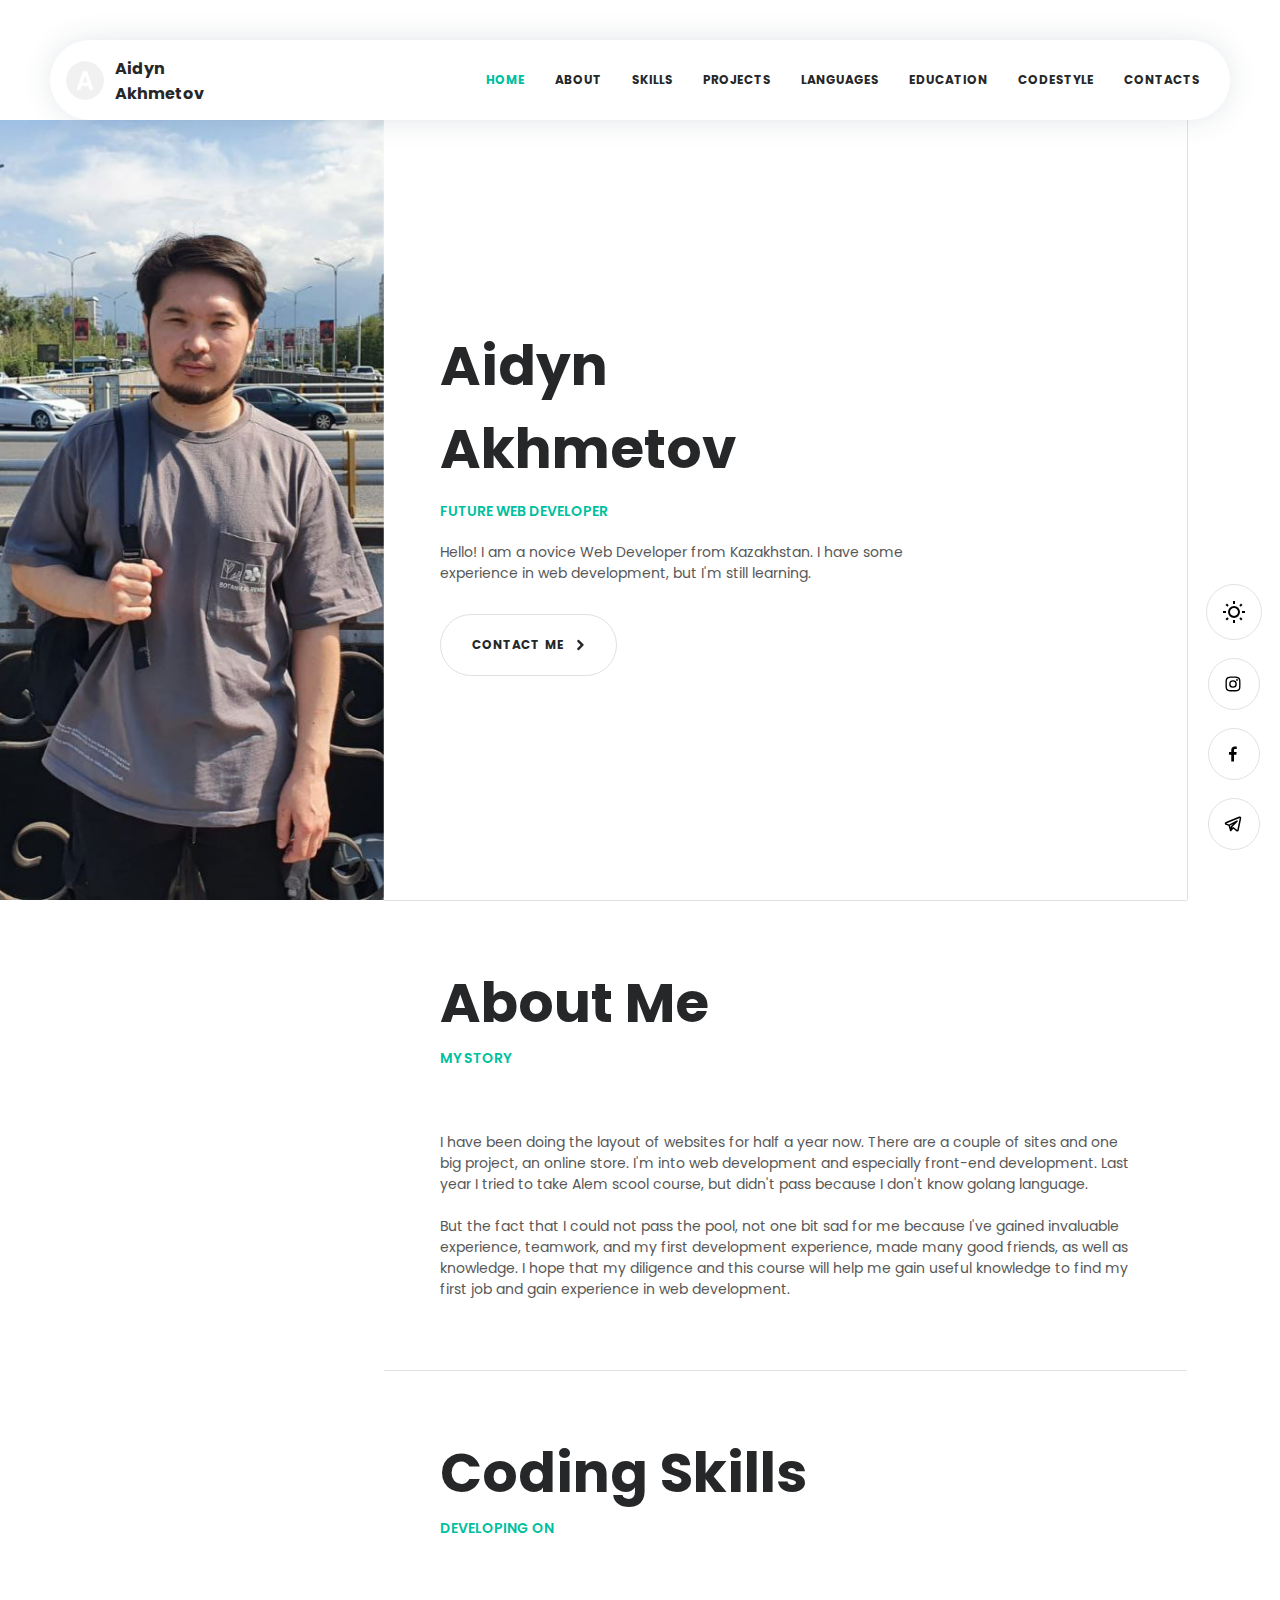
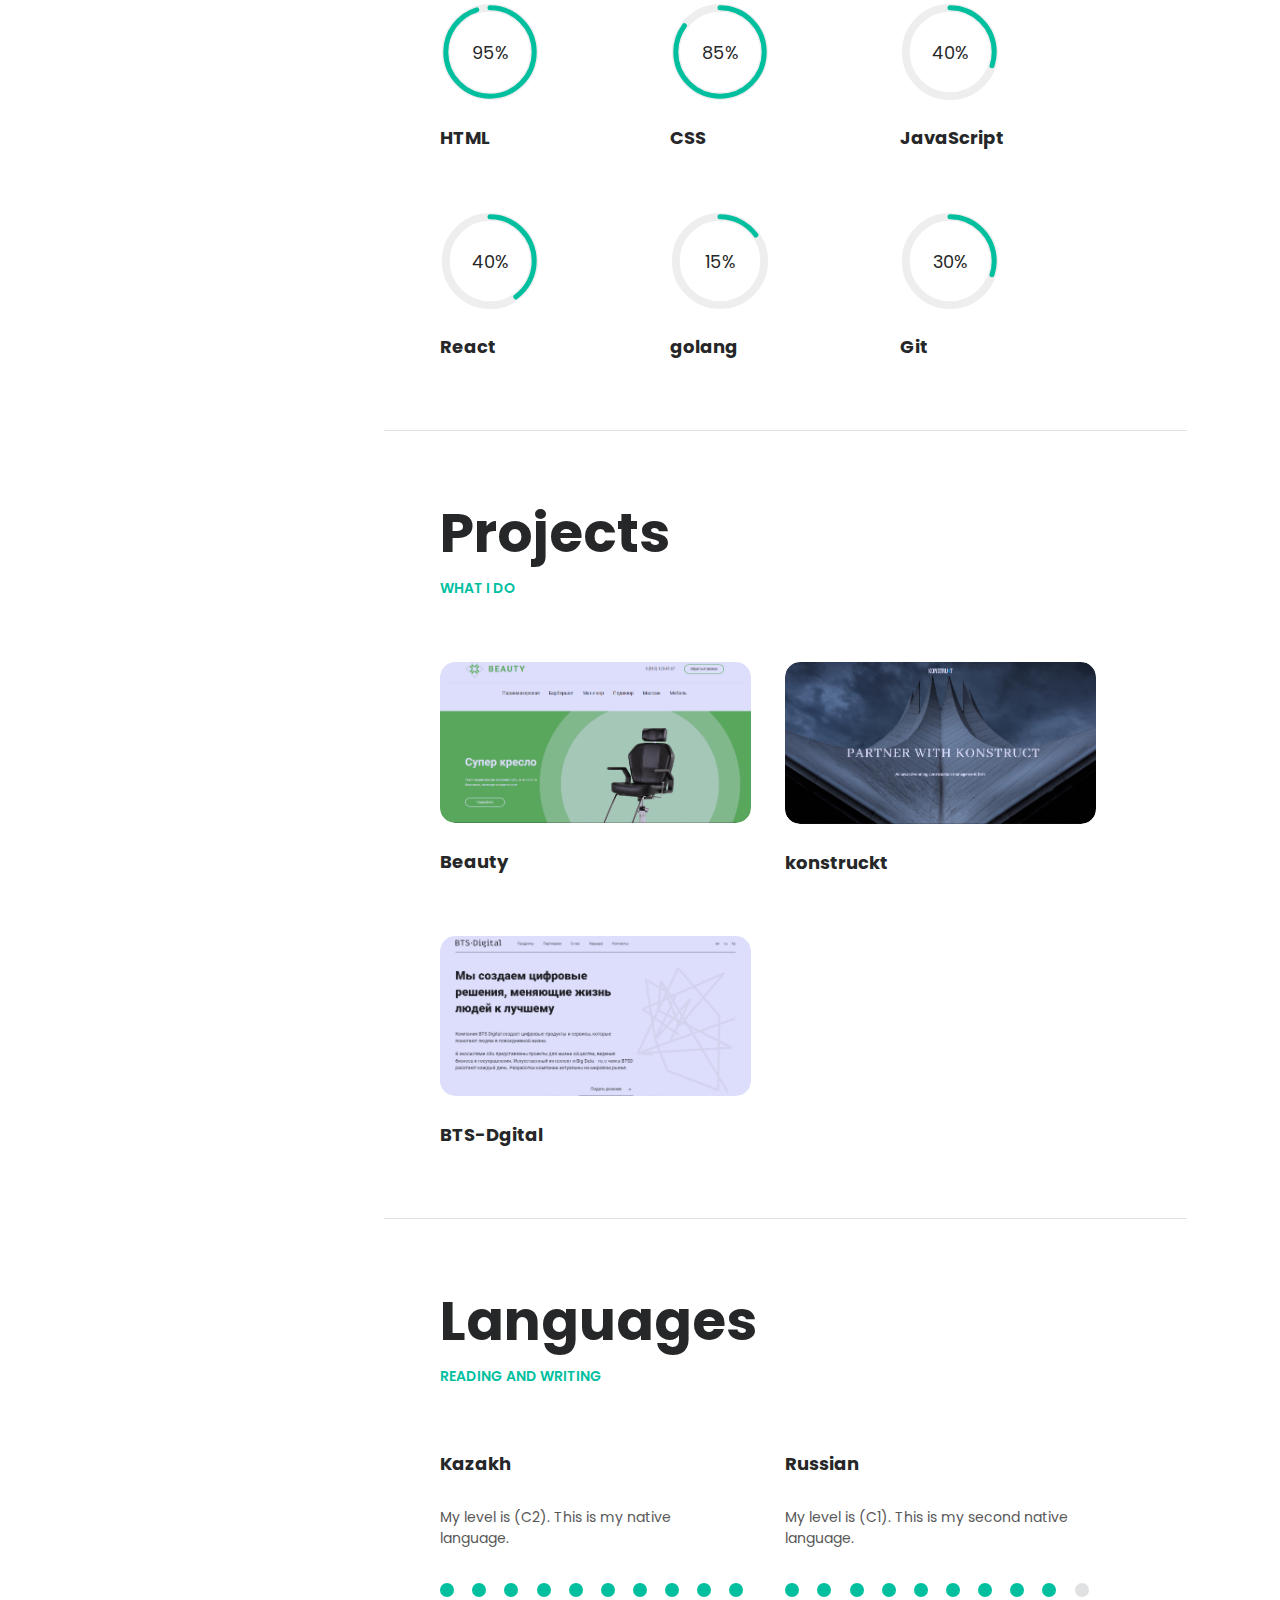
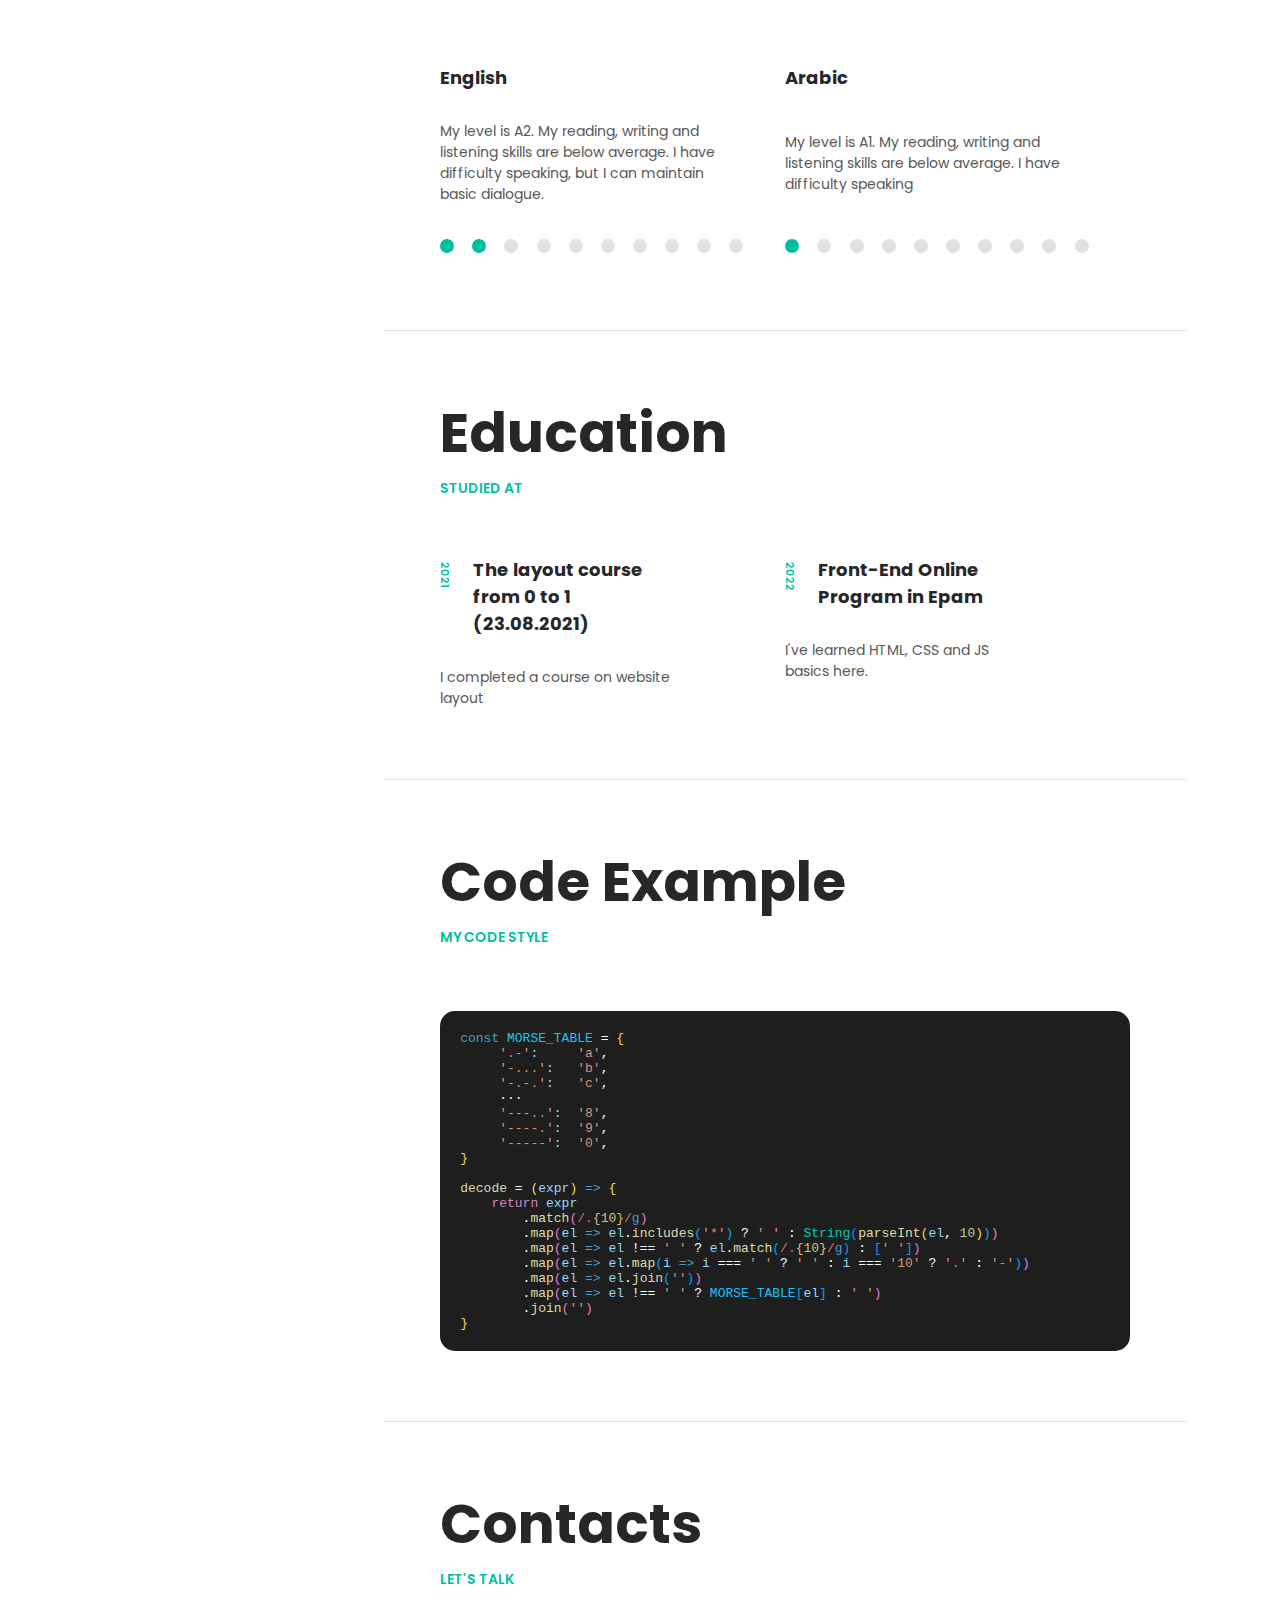
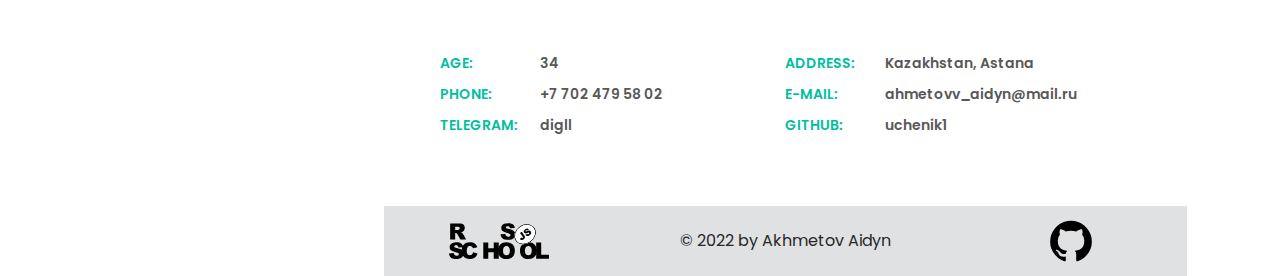
==== commit 560f9e90: "fix: update cv" ====
--- a/index.html
+++ b/index.html
@@ -1,205 +1,626 @@
-<!DOCTYPE html>
-<html lang="en">
-
-<head>
-  <meta charset="UTF-8">
-  <meta http-equiv="X-UA-Compatible" content="IE=edge">
-  <meta name="viewport" content="width=device-width, initial-scale=1.0">
-  <title>Document</title>
-  <link rel="preconnect" href="https://fonts.googleapis.com">
-  <link rel="preconnect" href="https://fonts.gstatic.com" crossorigin>
-  <link href="https://fonts.googleapis.com/css2?family=Inika:wght@400;700&family=Inter:wght@400;700&display=swap"
-    rel="stylesheet">
-  <link rel="stylesheet" href="css/normalize.css">
-  <link rel="stylesheet" href="css/style.css">
-</head>
-
-<body>
-  <header class="header">
-    <div class="container">
-      <div class="header__inner">
-        <a class="logo" href="#">
-          <img class="logo__img" src="images/icons/logo.svg" alt="logo">
-          Plants
-        </a>
-        <nav class="menu">
-          <ul class="menu__list">
-            <li class="menu__list-item">
-              <a class="menu__list-link menu__list-link--active" href="#">
-                Home
-              </a>
-            </li>
-            <li class="menu__list-item">
-              <a class="menu__list-link" href="#">
-                About us
-              </a>
-            </li>
-            <li class="menu__list-item">
-              <a class="menu__list-link" href="#">
-                Service
-              </a>
-            </li>
-            <li class="menu__list-item">
-              <a class="menu__list-link" href="#">
-                Price
-              </a>
-            </li>
-            <li class="menu__list-item">
-              <a class="menu__list-link" href="#">
-                Contacts
-              </a>
-            </li>
-          </ul>
-        </nav>
-      </div>
-    </div>
-  </header>
-
-  <main class="main">
-
-    <section class="welcome">
-      <div class="container">
-        <div class="welcome__inner">
-          <img class="welcome__img" src="images/leafs.png" alt="welcome img">
-          <div class="welcome__content">
-            <h1 class="welcome__title">
-              We grow <span>plants</span> and give you oxygen
-            </h1>
-            <p class="welcome__text">
-              Lorem Ipsum is simply dummy text of the printing and typesetting industry. Lorem Ipsum has been the
-              industry's standard dummy text ever since the 1500s.
-            </p>
-            <button class="welcome__btn">learn more</button>
-          </div>
-        </div>
-      </div>
-    </section>
-
-    <section class="about">
-      <div class="container">
-        <div class="about__inner">
-          <div class="about__content">
-            <h2 class="about__title title-h2">
-              We are <span>professional experienced</span> gardeners
-            </h2>
-            <p class="about__text">
-              Lorem Ipsum is simply dummy text of the printing and typesetting industry. Lorem Ipsum has been the
-              industry's standard dummy text ever since the 1500s, when an unknown printer took a galley of type and
-              scrambled it to make a type specimen book. It has survived not only five centuries, but also the leap into
-              electronic typesetting, remaining essentially unchanged.
-            </p>
-          </div>
-          <img class="about__img" src="images/houseplant.png" alt="about img">
-        </div>
-      </div>
-    </section>
-
-    <section class="service">
-      <div class="container">
-
-        <div class="service__top">
-          <h2 class="service__top-title title-h2">
-            Service and our projects
-          </h2>
-          <div class="service__btn-items">
-            <button class="service__btn-item">Gardens</button>
-            <button class="service__btn-item">Lawn</button>
-            <button class="service__btn-item">Planting</button>
-          </div>
-        </div>
-
-        <div class="service-grid">
-
-          <div class="service-grid__item">
-            <img class="service-grid__img" src="images/service-1.png" alt="a woman tending a cactus">
-            <div class="service-grid__item-box">
-              <div class="service-grid__sub-title">
-                Garden care
-              </div>
-              <p class="service-grid__text">
-                Lorem Ipsum has been the industry
-              </p>
-            </div>
-          </div>
-
-          <div class="service-grid__item">
-            <img class="service-grid__img" src="images/service-2.png" alt="lemon">
-            <div class="service-grid__item-box">
-              <div class="service-grid__sub-title">
-                Planting
-              </div>
-              <p class="service-grid__text">
-                Lorem Ipsum has been the industry
-              </p>
-            </div>
-          </div>
-
-          <div class="service-grid__item">
-            <img class="service-grid__img" src="images/service-3.png" alt="lawn care">
-            <div class="service-grid__item-box">
-              <div class="service-grid__sub-title">
-                Lawn care
-              </div>
-              <p class="service-grid__text">
-                Lorem Ipsum has been the industry
-              </p>
-            </div>
-          </div>
-
-          <div class="service-grid__item">
-            <img class="service-grid__img" src="images/service-4.png" alt="planting">
-            <div class="service-grid__item-box">
-              <div class="service-grid__sub-title">
-                Planting
-              </div>
-              <p class="service-grid__text">
-                Lorem Ipsum has been the industry
-              </p>
-            </div>
-          </div>
-
-          <div class="service-grid__item">
-            <img class="service-grid__img" src="images/service-5.png" alt="garden care">
-            <div class="service-grid__item-box">
-              <div class="service-grid__sub-title">
-                Garden care
-              </div>
-              <p class="service-grid__text">
-                Lorem Ipsum has been the industry
-              </p>
-            </div>
-          </div>
-
-          <div class="service-grid__item">
-            <img class="service-grid__img" src="images/service-6.png" alt="planting">
-            <div class="service-grid__item-box">
-              <div class="service-grid__sub-title">
-                Planting
-              </div>
-              <p class="service-grid__text">
-                Lorem Ipsum has been the industry
-              </p>
-            </div>
-          </div>
-
-        </div>
-
-      </div>
-    </section>
-
-    <section class="prices">
-
-    </section>
-
-    <section class="contacts">
-
-    </section>
-
-    <footer class="footer">
-      footer
-    </footer>
-
-  </main>
-</body>
-
+﻿<!DOCTYPE html>
+<html lang="en">
+
+<head>
+  <meta charset="UTF-8">
+  <meta http-equiv="X-UA-Compatible" content="IE=edge">
+  <meta name="viewport" content="width=device-width, initial-scale=1.0">
+  <link href="img/logo.png" rel="shortcut icon">
+  <title>CV</title>
+  <link rel="stylesheet"
+    href="https://fonts.googleapis.com/css2?family=Material+Symbols+Outlined:opsz,wght,FILL,GRAD@40,400,1,200" />
+  <link rel="stylesheet" href="style.css">
+</head>
+
+<body>
+  <header class="header">
+    <nav class="header-nav">
+      <div class="header-nav-logo">
+        <img src="img/logo.png" alt="logo" class="header-nav-logo__img">
+        <a href="#" class="header-nav-logo__text">Aidyn<br>Akhmetov</a>
+      </div>
+      <div class="header-nav-menu">
+        <ul class="site-nav">
+          <li class="site-nav__item home">
+            <a class="site-nav__link">
+              <span class="animated-btn">
+                <span>
+                  <em>H</em>
+                  <em>O</em>
+                  <em>M</em>
+                  <em>E</em>
+                </span>
+              </span>
+            </a>
+          </li>
+          <li class="site-nav__item about">
+            <a class="site-nav__link">
+              <span class="animated-btn">
+                <span>
+                  <em>A</em>
+                  <em>B</em>
+                  <em>O</em>
+                  <em>U</em>
+                  <em>T</em>
+                </span>
+              </span>
+            </a>
+          </li>
+          <li class="site-nav__item skills">
+            <a class="site-nav__link">
+              <span class="animated-btn">
+                <span>
+                  <em>S</em>
+                  <em>K</em>
+                  <em>I</em>
+                  <em>L</em>
+                  <em>L</em>
+                  <em>S</em>
+                </span>
+              </span>
+            </a>
+          </li>
+          <li class="site-nav__item projects">
+            <a class="site-nav__link">
+              <span class="animated-btn">
+                <span>
+                  <em>P</em>
+                  <em>R</em>
+                  <em>O</em>
+                  <em>J</em>
+                  <em>E</em>
+                  <em>C</em>
+                  <em>T</em>
+                  <em>S</em>
+                </span>
+              </span>
+            </a>
+          </li>
+          <li class="site-nav__item languages">
+            <a class="site-nav__link">
+              <span class="animated-btn">
+                <span>
+                  <em>L</em>
+                  <em>A</em>
+                  <em>N</em>
+                  <em>G</em>
+                  <em>U</em>
+                  <em>A</em>
+                  <em>G</em>
+                  <em>E</em>
+                  <em>S</em>
+                </span>
+              </span>
+            </a>
+          </li>
+          <li class="site-nav__item education">
+            <a class="site-nav__link">
+              <span class="animated-btn">
+                <span>
+                  <em>E</em>
+                  <em>D</em>
+                  <em>U</em>
+                  <em>C</em>
+                  <em>A</em>
+                  <em>T</em>
+                  <em>I</em>
+                  <em>O</em>
+                  <em>N</em>
+                </span>
+              </span>
+            </a>
+          </li>
+          <li class="site-nav__item code">
+            <a class="site-nav__link">
+              <span class="animated-btn">
+                <span>
+                  <em>C</em>
+                  <em>O</em>
+                  <em>D</em>
+                  <em>E</em>
+                  <em>S</em>
+                  <em>T</em>
+                  <em>Y</em>
+                  <em>L</em>
+                  <em>E</em>
+                </span>
+              </span>
+            </a>
+          </li>
+          <li class="site-nav__item contacts">
+            <a class="site-nav__link">
+              <span class="animated-btn">
+                <span>
+                  <em>C</em>
+                  <em>O</em>
+                  <em>N</em>
+                  <em>T</em>
+                  <em>A</em>
+                  <em>C</em>
+                  <em>T</em>
+                  <em>S</em>
+                </span>
+              </span>
+            </a>
+          </li>
+        </ul>
+      </div>
+      <div class="menu-btn">
+        <span></span>
+      </div>
+    </nav>
+    <div class="mobive-nav-menu">
+      <ul class="site-nav">
+        <li class="site-nav__item home">
+          <a class="site-nav__link">
+            <span class="animated-btn">
+              <span>
+                <em>H</em>
+                <em>O</em>
+                <em>M</em>
+                <em>E</em>
+              </span>
+            </span>
+          </a>
+        </li>
+        <li class="site-nav__item about">
+          <a class="site-nav__link">
+            <span class="animated-btn">
+              <span>
+                <em>A</em>
+                <em>B</em>
+                <em>O</em>
+                <em>U</em>
+                <em>T</em>
+              </span>
+            </span>
+          </a>
+        </li>
+        <li class="site-nav__item skills">
+          <a class="site-nav__link">
+            <span class="animated-btn">
+              <span>
+                <em>S</em>
+                <em>K</em>
+                <em>I</em>
+                <em>L</em>
+                <em>L</em>
+                <em>S</em>
+              </span>
+            </span>
+          </a>
+        </li>
+        <li class="site-nav__item projects">
+          <a class="site-nav__link">
+            <span class="animated-btn">
+              <span>
+                <em>P</em>
+                <em>R</em>
+                <em>O</em>
+                <em>J</em>
+                <em>E</em>
+                <em>C</em>
+                <em>T</em>
+                <em>S</em>
+              </span>
+            </span>
+          </a>
+        </li>
+        <li class="site-nav__item languages">
+          <a class="site-nav__link">
+            <span class="animated-btn">
+              <span>
+                <em>L</em>
+                <em>A</em>
+                <em>N</em>
+                <em>G</em>
+                <em>U</em>
+                <em>A</em>
+                <em>G</em>
+                <em>E</em>
+                <em>S</em>
+              </span>
+            </span>
+          </a>
+        </li>
+        <li class="site-nav__item education">
+          <a class="site-nav__link">
+            <span class="animated-btn">
+              <span>
+                <em>E</em>
+                <em>D</em>
+                <em>U</em>
+                <em>C</em>
+                <em>A</em>
+                <em>T</em>
+                <em>I</em>
+                <em>O</em>
+                <em>N</em>
+              </span>
+            </span>
+          </a>
+        </li>
+        <li class="site-nav__item code">
+          <a class="site-nav__link">
+            <span class="animated-btn">
+              <span>
+                <em>C</em>
+                <em>O</em>
+                <em>D</em>
+                <em>E</em>
+                <em>S</em>
+                <em>T</em>
+                <em>Y</em>
+                <em>L</em>
+                <em>E</em>
+              </span>
+            </span>
+          </a>
+        </li>
+        <li class="site-nav__item contacts">
+          <a class="site-nav__link">
+            <span class="animated-btn">
+              <span>
+                <em>C</em>
+                <em>O</em>
+                <em>N</em>
+                <em>T</em>
+                <em>A</em>
+                <em>C</em>
+                <em>T</em>
+                <em>S</em>
+              </span>
+            </span>
+          </a>
+        </li>
+      </ul>
+    </div>
+  </header>
+  <main class="main">
+    <div class="section1"></div>
+    <div class="section2">
+      <div class="section2__top"></div>
+      <section class="section-home" id="home">
+        <h1 class="home-title">Aidyn<br>Akhmetov</h1>
+        <p class="home-subtitle">FUTURE WEB DEVELOPER</p>
+        <p class="home-bio">
+          Hello! I am a novice Web Developer from Kazakhstan. I have some experience in web development, but I'm still
+          learning.
+        </p>
+        <a class="button-container">
+          <div class="site-nav__link">
+            <span class="animated-btn">
+              <span>
+                <em>C</em>
+                <em>O</em>
+                <em>N</em>
+                <em>T</em>
+                <em>A</em>
+                <em>C</em>
+                <em class="right-space">T</em>
+                <em>M</em>
+                <em>E</em>
+              </span>
+            </span>
+          </div>
+          <div class="button-arrow"></div>
+        </a>
+      </section>
+      <div class="link-to-menu bottom-line"></div>
+      <section class="section section-about" id="about">
+        <h2 class="seaction-title">About Me</h2>
+        <p class="section-subtitle">MY STORY</p>
+        <p class="about-bio">
+          I have been doing the layout of websites for half a year now. There are a couple of sites and one big project,
+          an online
+          store. I'm into web development and especially front-end development. Last year I tried to take Alem scool
+          course, but
+          didn't pass because I don't know golang language.<br><br>
+          But the fact that I could not pass the pool, not one bit sad for me because I've gained invaluable experience,
+          teamwork,
+          and my first development experience, made many good friends, as well as knowledge. I hope that my diligence
+          and this
+          course will help me gain useful knowledge to find my first job and gain experience in web development.
+        </p>
+      </section>
+      <div class="link-to-menu bottom-line"></div>
+      <section class="section section-skills" id="skills">
+        <h2 class="seaction-title">Coding Skills</h2>
+        <p class="section-subtitle">DEVELOPING ON</p>
+        <ul class="skills-circles">
+          <li class="single-chart">
+            <svg viewbox="0 0 36 36" class="circular-chart">
+              <path class="circle-bg" d="M18 2.0845
+                                a 15.9155 15.9155 0 0 1 0 31.831
+                                a 15.9155 15.9155 0 0 1 0 -31.831"></path>
+              <path class="circle" stroke-dasharray="95, 100" d="M18 2.0845
+                                a 15.9155 15.9155 0 0 1 0 31.831
+                                a 15.9155 15.9155 0 0 1 0 -31.831"></path>
+              <text x="18" y="20.35" class="percentage">95%</text>
+            </svg>
+            <p class="chart-title">HTML</p>
+          </li>
+          <li class="single-chart">
+            <svg viewbox="0 0 36 36" class="circular-chart">
+              <path class="circle-bg" d="M18 2.0845
+                                a 15.9155 15.9155 0 0 1 0 31.831
+                                a 15.9155 15.9155 0 0 1 0 -31.831"></path>
+              <path class="circle" stroke-dasharray="85, 100" d="M18 2.0845
+                                a 15.9155 15.9155 0 0 1 0 31.831
+                                a 15.9155 15.9155 0 0 1 0 -31.831"></path>
+              <text x="18" y="20.35" class="percentage">85%</text>
+            </svg>
+            <p class="chart-title">CSS</p>
+          </li>
+          <li class="single-chart">
+            <svg viewbox="0 0 36 36" class="circular-chart">
+              <path class="circle-bg" d="M18 2.0845
+                                a 15.9155 15.9155 0 0 1 0 31.831
+                                a 15.9155 15.9155 0 0 1 0 -31.831"></path>
+              <path class="circle" stroke-dasharray="30, 100" d="M18 2.0845
+                                a 15.9155 15.9155 0 0 1 0 31.831
+                                a 15.9155 15.9155 0 0 1 0 -31.831"></path>
+              <text x="18" y="20.35" class="percentage">40%</text>
+            </svg>
+            <p class="chart-title">JavaScript</p>
+          </li>
+          <li class="single-chart">
+            <svg viewbox="0 0 36 36" class="circular-chart">
+              <path class="circle-bg" d="M18 2.0845
+                                a 15.9155 15.9155 0 0 1 0 31.831
+                                a 15.9155 15.9155 0 0 1 0 -31.831"></path>
+              <path class="circle" stroke-dasharray="40, 100" d="M18 2.0845
+                                a 15.9155 15.9155 0 0 1 0 31.831
+                                a 15.9155 15.9155 0 0 1 0 -31.831"></path>
+              <text x="18" y="20.35" class="percentage">40%</text>
+            </svg>
+            <p class="chart-title">React</p>
+          </li>
+          <li class="single-chart">
+            <svg viewbox="0 0 36 36" class="circular-chart">
+              <path class="circle-bg" d="M18 2.0845
+                                                    a 15.9155 15.9155 0 0 1 0 31.831
+                                                    a 15.9155 15.9155 0 0 1 0 -31.831"></path>
+              <path class="circle" stroke-dasharray="15, 100" d="M18 2.0845
+                                                    a 15.9155 15.9155 0 0 1 0 31.831
+                                                    a 15.9155 15.9155 0 0 1 0 -31.831"></path>
+              <text x="18" y="20.35" class="percentage">15%</text>
+            </svg>
+            <p class="chart-title">golang</p>
+          </li>
+          <li class="single-chart">
+            <svg viewbox="0 0 36 36" class="circular-chart">
+              <path class="circle-bg" d="M18 2.0845
+                                a 15.9155 15.9155 0 0 1 0 31.831
+                                a 15.9155 15.9155 0 0 1 0 -31.831"></path>
+              <path class="circle" stroke-dasharray="30, 100" d="M18 2.0845
+                                a 15.9155 15.9155 0 0 1 0 31.831
+                                a 15.9155 15.9155 0 0 1 0 -31.831"></path>
+              <text x="18" y="20.35" class="percentage">30%</text>
+            </svg>
+            <p class="chart-title">Git</p>
+          </li>
+        </ul>
+      </section>
+      <div class="link-to-menu bottom-line"></div>
+      <section class="section section-projects" id="projects">
+        <h2 class="seaction-title">Projects</h2>
+        <p class="section-subtitle">WHAT I DO</p>
+        <div class="projects-container">
+          <div class="projects-wrapper">
+            <div class="project">
+              <a href="https://uchenik1.github.io/Beauty/" target="_blank" class="project-link">
+                <img src="img\beauty.png" alt="Beauty" class="project-img">
+              </a>
+            </div>
+            <p class="project-name">Beauty</p>
+          </div>
+          <div class="projects-wrapper">
+            <div class="project">
+              <a href="https://uchenik1.github.io/konstruckt.git.io/" target="_blank" class="project-link">
+                <img src="img\konstruct.jpg" alt="konstruckt" class="project-img">
+              </a>
+            </div>
+            <p class="project-name">konstruckt</p>
+          </div>
+          <div class="projects-wrapper">
+            <div class="project">
+              <a href="https://uchenik1.github.io/btsdigital.kz/" target="_blank" class="project-link">
+                <img src="img\dgital.jpg" alt="dgital" class="project-img">
+              </a>
+            </div>
+            <p class="project-name">BTS-Dgital</p>
+          </div>
+        </div>
+      </section>
+      <div class="link-to-menu bottom-line"></div>
+      <section class="section section-languages" id="languages">
+        <h2 class="seaction-title">Languages</h2>
+        <p class="section-subtitle">READING AND WRITING</p>
+        <ul class="languages-container">
+          <li class="language">
+            <p class="language-name">Kazakh</p>
+            <p class="language-bio">
+              My level is (C2). This is my native language.
+            </p>
+            <div class="language-level">
+              <span class="dot green"></span>
+              <span class="dot green"></span>
+              <span class="dot green"></span>
+              <span class="dot green"></span>
+              <span class="dot green"></span>
+              <span class="dot green"></span>
+              <span class="dot green"></span>
+              <span class="dot green"></span>
+              <span class="dot green"></span>
+              <span class="dot green"></span>
+            </div>
+          </li>
+          <li class="language">
+            <p class="language-name">Russian</p>
+            <p class="language-bio">
+              My level is (C1). This is my second native language.
+            </p>
+            <div class="language-level">
+              <span class="dot green"></span>
+              <span class="dot green"></span>
+              <span class="dot green"></span>
+              <span class="dot green"></span>
+              <span class="dot green"></span>
+              <span class="dot green"></span>
+              <span class="dot green"></span>
+              <span class="dot green"></span>
+              <span class="dot green"></span>
+              <span class="dot grey"></span>
+            </div>
+          </li>
+          <li class="language">
+            <p class="language-name">English</p>
+            <p class="language-bio">
+              My level is A2. My reading, writing and listening skills are below average. I have difficulty speaking,
+              but I can
+              maintain basic dialogue.
+            </p>
+            <div class="language-level">
+              <span class="dot green"></span>
+              <span class="dot green"></span>
+              <span class="dot grey"></span>
+              <span class="dot grey"></span>
+              <span class="dot grey"></span>
+              <span class="dot grey"></span>
+              <span class="dot grey"></span>
+              <span class="dot grey"></span>
+              <span class="dot grey"></span>
+              <span class="dot grey"></span>
+            </div>
+          </li>
+          <li class="language">
+            <p class="language-name">Arabic</p>
+            <p class="language-bio">
+              My level is A1. My reading, writing and listening skills are below average. I have difficulty speaking
+            </p>
+            <div class="language-level">
+              <span class="dot green"></span>
+              <span class="dot grey"></span>
+              <span class="dot grey"></span>
+              <span class="dot grey"></span>
+              <span class="dot grey"></span>
+              <span class="dot grey"></span>
+              <span class="dot grey"></span>
+              <span class="dot grey"></span>
+              <span class="dot grey"></span>
+              <span class="dot grey"></span>
+            </div>
+          </li>
+        </ul>
+      </section>
+      <div class="link-to-menu bottom-line"></div>
+      <section class="section section-education" id="education">
+        <h2 class="seaction-title">Education</h2>
+        <p class="section-subtitle">STUDIED AT</p>
+        <div class="education-block">
+          <div class="education-place">
+            <div class="education-header">
+              <p class="educayion-years">2021</p>
+              <p class="education-name">The layout course from 0 to 1 (23.08.2021)</p>
+            </div>
+            <p class="education-description">I completed a course on website layout
+            </p>
+          </div>
+          <div class="education-place">
+            <div class="education-header">
+              <p class="educayion-years">2022</p>
+              <p class="education-name">Front-End Online Program in Epam</p>
+            </div>
+            <p class="education-description">I've learned HTML, CSS and JS basics
+              here.</p>
+          </div>
+        </div>
+      </section>
+      <div class="link-to-menu bottom-line"></div>
+      <section class="section section-code" id="code">
+        <h2 class="seaction-title">Code Example</h2>
+        <p class="section-subtitle">MY CODE STYLE</p>
+        <code class="code-block"><span class="c_dark-blue">const</span> <span class="c_blue">MORSE_TABLE</span> = <span class="c_saturated-yellow">{</span><br>
+                    &nbsp;&nbsp;&nbsp;&nbsp; <span class="c_orange">'.-'<span class="c_light-blue">:</span>&nbsp;&nbsp;&nbsp;&nbsp;&nbsp;'a'</span>,<br>
+                    &nbsp;&nbsp;&nbsp;&nbsp; <span class="c_orange">'-...'<span class="c_light-blue">:</span>&nbsp;&nbsp;&nbsp;'b'</span>,<br>
+                    &nbsp;&nbsp;&nbsp;&nbsp; <span class="c_orange">'-.-.'<span class="c_light-blue">:</span>&nbsp;&nbsp;&nbsp;'c'</span>,<br>
+                    &nbsp;&nbsp;&nbsp;&nbsp;&nbsp;···<br>
+                    &nbsp;&nbsp;&nbsp;&nbsp; <span class="c_orange">'---..'<span class="c_light-blue">:</span>&nbsp;&nbsp;'8'</span>,<br>
+                    &nbsp;&nbsp;&nbsp;&nbsp; <span class="c_orange">'----.'<span class="c_light-blue">:</span>&nbsp;&nbsp;'9'</span>,<br>
+                    &nbsp;&nbsp;&nbsp;&nbsp; <span class="c_orange">'-----'<span class="c_light-blue">:</span>&nbsp;&nbsp;'0'</span>,<br>
+                    <span class="c_saturated-yellow">}</span><br>
+                    <br>
+                    <span class="c_yellow">decode</span> = <span class="c_saturated-yellow">(<span class="c_light-blue">expr</span>)</span> <span class="c_dark-blue">=&gt;</span> <span class="c_saturated-yellow">{</span><br>
+                    &nbsp;&nbsp;&nbsp;&nbsp;<span class="c_light-pink">return</span> <span class="c_light-blue">expr</span><br>
+                    &nbsp;&nbsp;&nbsp;&nbsp;&nbsp;&nbsp;&nbsp; .<span class="c_yellow">match</span><span class="c_pink">(<span class="c-red">/.<span class="c_dark-yellow">{10}</span>/<span class="c_dark-blue">g</span></span>)</span><br>
+                    &nbsp;&nbsp;&nbsp;&nbsp;&nbsp;&nbsp;&nbsp; .<span class="c_yellow">map</span><span class="c_pink">(</span><span class="c_light-blue">el <span class="c_dark-blue">=&gt;</span> el</span>.<span class="c_yellow">includes</span><span class="c_saturated-blue">(<span class="c_orange">'*'</span>)</span> ? <span class="c_orange">' '</span> : <span class="c_green">String</span><span class="c_saturated-blue">(</span><span class="c_yellow">parseInt</span><span class="c_saturated-yellow">(</span><span class="c_light-blue">el</span>, <span class="c_light-green">10</span><span class="c_saturated-yellow">)</span><span class="c_saturated-blue">)</span><span class="c_pink">)</span><br>
+                    &nbsp;&nbsp;&nbsp;&nbsp;&nbsp;&nbsp;&nbsp; .<span class="c_yellow">map</span><span class="c_pink">(</span><span class="c_light-blue">el <span class="c_dark-blue">=&gt;</span> el</span> !== <span class="c_orange">' '</span> ? <span class="c_light-blue">el</span>.<span class="c_yellow">match</span><span class="c_saturated-blue">(<span class="c-red">/.<span class="c_dark-yellow">{10}</span>/<span class="c_dark-blue">g</span></span>)</span> : <span class="c_saturated-blue">[<span class="c_orange">' '</span>]</span><span class="c_pink">)</span><br>
+                    &nbsp;&nbsp;&nbsp;&nbsp;&nbsp;&nbsp;&nbsp; .<span class="c_yellow">map</span><span class="c_pink">(</span><span class="c_light-blue">el <span class="c_dark-blue">=&gt;</span> el</span>.<span class="c_yellow">map</span><span class="c_saturated-blue">(</span><span class="c_light-blue">i <span class="c_dark-blue">=&gt;</span> i</span> === <span class="c_orange">' '</span> ? <span class="c_orange">' '</span> : <span class="c_light-blue">i</span> === <span class="c_orange">'10'</span> ? <span class="c_orange">'.'</span> : <span class="c_orange">'-'</span><span class="c_saturated-blue">)</span><span class="c_pink">)</span><br>
+                    &nbsp;&nbsp;&nbsp;&nbsp;&nbsp;&nbsp;&nbsp; .<span class="c_yellow">map</span><span class="c_pink">(</span><span class="c_light-blue">el <span class="c_dark-blue">=&gt;</span> el</span>.<span class="c_yellow">join</span><span class="c_saturated-blue">(<span class="c_orange">''</span>)</span><span class="c_pink">)</span><br>
+                    &nbsp;&nbsp;&nbsp;&nbsp;&nbsp;&nbsp;&nbsp; .<span class="c_yellow">map</span><span class="c_pink">(</span><span class="c_light-blue">el <span class="c_dark-blue">=&gt;</span> el</span> !== <span class="c_orange">' '</span> ? <span class="c_blue">MORSE_TABLE</span><span class="c_saturated-blue">[<span class="c_light-blue">el</span>]</span> : <span class="c_orange">' '</span><span class="c_pink">)</span><br>
+                    &nbsp;&nbsp;&nbsp;&nbsp;&nbsp;&nbsp;&nbsp; .<span class="c_yellow">join<span class="c_pink">(<span class="c_orange">''</span>)</span><br>
+                    <span class="c_saturated-yellow">}</span></span></code>
+      </section>
+      <div class="link-to-menu bottom-line"></div>
+      <section class="section section-contacts" id="contacts">
+        <h2 class="seaction-title">Contacts</h2>
+        <p class="section-subtitle">LET'S TALK</p>
+        <div class="contacts-block">
+          <div class="contact">
+            <p class="contact-title">AGE:</p>
+            <p class="contact-text">34</p>
+          </div>
+          <div class="contact">
+            <p class="contact-title">ADDRESS:</p>
+            <p class="contact-text">Kazakhstan, Astana</p>
+          </div>
+          <div class="contact">
+            <p class="contact-title">PHONE:</p>
+            <p class="contact-text"><a href="tel:+77024795802">+7 702 479 58 02</a></p>
+          </div>
+          <div class="contact">
+            <p class="contact-title">E-MAIL:</p>
+            <p class="contact-text"><a href="mailto:ahmetovv_aidyn@mail.com">ahmetovv_aidyn@mail.ru</a></p>
+          </div>
+          <div class="contact">
+            <p class="contact-title">TELEGRAM:</p>
+            <p class="contact-text"><a href="https://t.me/digll" target="_blank">digll</a></p>
+          </div>
+          <div class="contact">
+            <p class="contact-title">GITHUB:</p>
+            <p class="contact-text"><a href="https://github.com/uchenik1" target="_blank">uchenik1</a></p>
+          </div>
+        </div>
+      </section>
+      <footer class="footer">
+        <a href="https://rs.school/js/" target="_blank" class="rs-logo footer-el"></a>
+        <p class="creator footer-el">© 2022 by Akhmetov Aidyn</p>
+        <a href="https://github.com/uchenik1" target="_blank" class="github footer-el"></a>
+      </footer>
+    </div>
+    <div class="section3">
+      <div class="icon icon-zero">
+        <a href="#" class="icon0 themetoggle">
+          <span class="material-symbols-outlined">
+            wb_sunny
+          </span>
+        </a>
+      </div>
+      <div class="icon icon-one">
+        <a href="https://www.instagram.com/" target="_blank" class="icon1"></a>
+      </div>
+      <div class="icon icon-two">
+        <a href="#" target="_blank" class="icon2">
+        </a>
+      </div>
+      <div class="icon icon-three">
+        <a href="https://t.me/digll" target="_blank" class="icon3">
+        </a>
+      </div>
+    </div>
+  </main>
+  <script src="main.js"></script>
+</body>
+
 </html>--- a/style.css
+++ b/style.css
@@ -0,0 +1,1066 @@
+﻿@import url('https://fonts.googleapis.com/css2?family=Poppins:wght@100;200;300;400;500;600;700;800;900&display=swap');
+
+:root {
+    --body-color: #ffffff;
+    --subtitle-color: #00bf9f;
+    --main-font: 'Poppins', sans-serif;
+    --headings-text-color: #262728;
+    --main-text-color: #585858;
+    --border-color: #e0e1e2;
+    --border: 1.5px solid var(--border-color);
+}
+
+* {
+    padding: 0;
+    margin: 0;
+}
+
+html {
+    scroll-behavior: smooth;
+  }
+  
+.dark .vsc-initialized {
+    background-color: var(--main-text-color);
+    color: var(--body-color);
+}
+
+body {
+    margin: 0;
+    background-color: var(--body-color);
+    font-family: var(--main-font);
+    color: var(--headings-text-color);    
+    
+}
+.body-overflow{
+    overflow-y: hidden;    
+}
+
+h1{
+    font-size: 3.5em;
+}
+
+@media (max-width: 1024px) {
+    body .header{
+        position: fixed;
+        padding-top: 0px;
+        
+    }
+    .header .header-nav{
+        border-radius: 0px;
+        width: 100%;
+        height: 80px;
+        margin-left: 0px;
+        margin-right: 0px;
+        padding-left: 30px;
+        transition: all 0.5s ease;
+    }
+    .header .header-nav-logo__text{
+        text-shadow: 2px #1e1e1e;
+    }
+    .header .header-nav-menu{
+        display: none;
+    }
+    .header .menu-btn{
+        display: block;
+    }
+    
+}
+@media (max-width: 425px){
+    .header .mobive-nav-menu{
+        display: flex;
+        align-items: center;
+        justify-content: center;
+    }
+    .header .mobive-nav-menu .site-nav__item:hover .animated-btn span em{
+        transform: translate3d(0, 0px, 0);
+    }
+}
+
+/* style for header*/
+.header{
+    position: fixed;
+    width: 100%;
+    display: flex;
+    justify-content: center;
+    padding-top: 40px;
+    z-index: 2;
+    transition: all 0.7s cubic-bezier(0.165, 0.85, 0.45, 1);
+}
+
+.header-nav{
+    display: flex;
+    align-items: center;
+    justify-content: space-between;
+    background-color: var(--body-color);
+    width: 100%;
+    margin-left: 50px;
+    margin-right: 50px;
+    height: 80px;
+    border-radius: 50px;
+    padding-left: 15px;
+    padding-right: 30px;
+    box-shadow: 0px 0px 35px -7px rgba(34, 60, 80, 0.2);
+    transition: all 0.7s cubic-bezier(0.165, 0.85, 0.45, 1);
+    user-select: none;
+}
+
+.header-nav-logo {
+    display: flex;
+}
+
+.header-nav-logo__text{
+    text-decoration: none;
+    color: var(--headings-text-color);
+    font-weight: 700;
+    padding-left: 10px;
+    padding-top: 1px;
+}
+
+.header-nav-logo__img{
+    padding-top: 5px;
+    padding-bottom: 5px;
+    width: 40px;
+    opacity: 0.1;
+}
+
+.site-nav{
+    display: flex;
+    list-style: none;
+}
+.site-nav__item{
+    margin-left: 30px;
+    cursor: pointer;
+}
+.site-nav__link{
+    text-decoration: none;
+    color: var(--headings-text-color);
+    font-weight: 700;
+    margin-top: 7px;
+    font-size: 12px;
+    overflow: hidden;
+    position: relative;
+    display: inline-block;
+    text-shadow: 0 16px 0 var(--subtitle-color);
+    word-spacing: -3px;
+    transition: .3s;
+}
+.active-link{
+    color: var(--subtitle-color);
+}
+.button-container > .site-nav__link{
+    margin-top: 0px;
+}
+.site-nav__link .animated-btn span em{
+  display: inline-block;
+  transition: transform 0.3s ease;
+  font-style: normal;
+}
+.site-nav__item:hover .animated-btn span em, .button-container:hover .animated-btn span em {
+  transform: translate3d(0, -16px, 0);
+}
+.site-nav__link .animated-btn span em:nth-child(2){
+    transition-delay: 0.025s;
+}
+.site-nav__link .animated-btn span em:nth-child(3){
+    transition-delay: 0.05s;
+}
+.site-nav__link .animated-btn span em:nth-child(4){
+    transition-delay: 0.075s;
+}
+.site-nav__link .animated-btn span em:nth-child(5){
+    transition-delay: 0.1s;
+}
+.site-nav__link .animated-btn span em:nth-child(6){
+    transition-delay: 0.125s;
+}
+.site-nav__link .animated-btn span em:nth-child(7){
+    transition-delay: 0.15s;
+}
+.site-nav__link .animated-btn span em:nth-child(8){
+    transition-delay: 0.175s;
+}
+.site-nav__link .animated-btn span em:nth-child(9){
+    transition-delay: 0.2s;
+}
+
+.menu-btn{
+    position: relative;
+    display: none;
+    width: 64px;
+    height: 64px;
+    border-radius: 50%;
+    border: 1px solid var(--border-color);
+    cursor: pointer;
+}
+
+.header .menu-btn::before, .header .menu-btn::after {
+    content: '';
+    position: absolute;
+    top: 22px;
+    left: 20px;
+    right: 20px;
+    height: 2px;
+    background: #000000;
+    transition: all 0.3s ease 0s;
+}
+.header .menu-btn:after {
+    top: auto;
+    bottom: 22px;
+}
+.header .menu-btn span {
+    position: absolute;
+    top: 50%;
+    left: 25px;
+    right: 25px;
+    height: 2px;
+    background: #000000;
+    margin-top: -1px;
+    transition: all 0.3s ease 0s;
+}
+.header-nav-logo-active{
+    position: absolute;
+    top: 15px;
+}
+.menu-btn-active{
+    position: absolute;
+    top: 7px;
+    right: 30px;
+}
+.header-nav-active{
+    padding-bottom: calc(100vh - 80px);    
+}
+.header-nav.header-nav-active .menu-btn:before {
+    top: 32px;
+    transform: rotate(45deg);
+}
+.header-nav.header-nav-active .menu-btn:after {
+    bottom: 30px;
+    transform: rotate(-45deg);
+}
+.header-nav.header-nav-active .menu-btn span {
+    opacity: 0;
+}
+.mobive-nav-menu{
+    position: absolute;
+    top: 80px;
+    height: calc(100% - 100px);
+    width: calc(100% - 108px);
+    overflow-y: auto;
+    display: flex;
+    align-items: flex-start;
+    justify-content: center;
+    opacity: 0;
+    visibility: hidden;
+    transition: 0.3s ease;
+}
+.mobile-menu-active{
+    opacity: 1;
+    visibility: visible;
+}
+.mobive-nav-menu .site-nav{
+    display: flex;
+    flex-direction: column;
+    justify-content: center;
+    align-items: center;
+}
+.mobive-nav-menu .site-nav__item{
+    width: fit-content;
+    height: 20px;
+    margin-left: 0px;
+    line-height: 20px;
+    margin-top: 17px;
+    margin-bottom: 17px;
+}
+
+.mobive-nav-menu .site-nav__link{
+    text-decoration: none;
+    font-weight: 700;
+    margin-top: 0px;
+    font-size: 20px;
+    text-shadow: 0 23px 0 var(--subtitle-color);
+}
+.mobive-nav-menu .site-nav__item:hover .animated-btn span em{
+    transform: translate3d(0, -23px, 0);
+  }
+/* end of animation */
+
+@media (max-width: 1024px) {
+    body .main{
+        display: flex;
+        flex-direction: column;
+    }
+    body .section1{
+        position: relative;
+        background-image: url(img/background-2.jpg);
+        background-size: cover;
+        background-position: center 22%;
+        background-repeat: no-repeat;
+        width: 100%;
+        height: 450px;
+    }
+    body .section2{
+        position: relative;
+        width: 100%;
+        height: 100%;
+        margin-left: 0%;
+        padding-top: 0%;
+        margin-top: 60px;
+    }
+    body .section2__top{
+        display: none;
+    }
+    
+    body .section3{
+        display: none;
+        flex-direction: column;
+        align-items: center;
+        position: fixed;
+        left: 92.7%;
+        border-left: var(--border);
+        height: 100%;
+        z-index: 1;
+        width: 7.2%;
+    }
+}    
+@media (min-width: 1440.5px) {
+    .main .section1{
+        position: fixed;
+        background-image: url(img/background-2.jpg);
+        background-size: cover;
+        background-position: center center;
+        width: 46.35%;
+        height: 100%;
+    }
+    .main .section2{
+        width: 46.35%;
+        margin-left: 46.35%;
+        height: 100vh;
+        padding-top: 60px;
+    }
+}
+@media (max-width: 425px){
+    .main .section1{
+        background-image: url(img/background.jpg);
+        background-size: cover;
+        background-position: center 50px;
+    }
+}
+
+.main{
+    display: flex;
+    flex-direction: row;
+}
+.section1{
+    position: fixed;
+    background-image: url(img/background.jpg);
+    background-size: cover;
+    background-position: center center;
+    width: 30%;
+    height: 100%;
+}
+.section2{
+    width: 62.7%;
+    margin-left: 30%;
+    height: 100vh;
+    padding-top: 60px;
+}
+.section2__top{
+    position: fixed;
+    width: 70%;
+    height: 60px;
+    background-color: var(--body-color);
+    z-index: 1;
+    margin-top: -60px;
+    
+}
+.section3{
+    display: flex;
+    flex-direction: column;
+    align-items: center;
+    position: fixed;
+    left: 92.7%;
+    border-left: var(--border);
+    height: 100%;
+    z-index: 1;
+    width: 7.2%;
+}
+.icon{
+    display: flex;
+    justify-content: center;
+    position: fixed;
+}
+.icon-zero{
+  bottom: 0;
+  padding-bottom: 260px;
+  line-height: 0;
+}
+.icon-one{
+    bottom: 0;
+    padding-bottom: 190px;
+}
+.icon-two{
+    bottom: 0;
+    padding-bottom: 120px;
+}
+.icon-three{
+    bottom: 0;
+    padding-bottom: 50px;
+}
+.icon a{
+    background-position: 15.7px center;
+    background-repeat: no-repeat;
+    background-size: 18px;
+    padding: 25px;
+    border: 1px solid var(--border-color);
+    border-radius: 50%;
+    transition: 0.3s;
+}
+.icon0{
+  padding: 15px!important;
+  color: #000000;
+}
+.icon0:hover {
+  color: #00BF9F;
+}
+
+.icon1{
+    background-image: url(img/instagram_black.svg);
+}
+.icon1:hover{
+    background-image: url(img/instagram_green.svg);
+}
+
+.icon2{
+    background-image: url(img/facebook_black.svg);
+}
+.icon2:hover{
+    background-image: url(img/facebook-green.svg);
+}
+
+.icon3{
+    background-image: url(img/telegram-black.svg);
+}
+.icon3:hover{
+    background-image: url(img/telegram-green.svg);
+}
+
+@media (max-width: 1024px) {
+    .section2 .section-home{
+        height: fit-content;
+        padding-left: 30px;
+        padding-right: 30px;
+        padding-top: 20px;
+        padding-bottom: 70px;
+        
+    }
+    .section2 .home-title{
+        padding-top: 0px;
+    }
+    
+}    
+@media (max-width: 768px) {
+    .section2 .home-title, .section2 .home-subtitle{
+        text-align: center;
+    }
+    .section2 .home-title{
+        font-size: 40px;
+    }
+    .section2 .home-bio{
+        text-align: center;
+        margin-left: auto;
+        margin-right: auto;
+    }
+    .section2 .button-container{
+        margin-left: auto;
+        margin-right: auto;
+    }
+}
+@media (max-width: 425px){
+    .section2 .button-container:hover{
+        border: 1px solid var(--border-color);
+    }
+    .section2 .button-container:hover .button-arrow{
+        transform: translateX(10px);
+        background-image: url('img/button-arrow-black.svg');
+    }
+    .section2 .button-container:hover .animated-btn span em {
+        transform: translate3d(0, 0, 0);
+    }
+}
+/* home section*/
+.section-home{
+    display: flex;
+    flex-direction: column;
+    justify-content: center;
+    height: 100%;
+    padding-left: 7%;
+    padding-right: 7%;
+    margin-top: -60px;
+}
+.home-title{
+    padding-top: 100px;
+    font-size: 55px;
+}
+.home-subtitle{
+    font-weight: 600;
+    font-size: 14px;
+    color: var(--subtitle-color);
+    line-height: 3em;
+}
+.home-bio{
+    color: var(--main-text-color);
+    padding-top: 10px;
+    width: 70%;
+    font-size: 14px;
+}
+.button-container{
+    width: 165px;
+    height: 60px;
+    display: flex;
+    align-items: center;
+    justify-content: center;
+    margin-top: 30px;
+    border: 1px solid var(--border-color);
+    border-radius: 50px;
+    transition: .5s;
+    padding-right: 10px;
+}
+.button-container:hover{
+    cursor: pointer;
+}
+.right-space{
+    padding-right: 5px;
+}
+.button-arrow{
+    width: 12px;
+    height: 12px;
+    background-image: url('img/button-arrow-black.svg');
+    background-position: center center;
+    background-repeat: no-repeat;
+    background-size: contain;
+    transform: translateX(10px);
+    transition: .5s;
+}
+.button-container:hover{
+    border: 1px solid var(--subtitle-color);
+}
+.button-container:hover .button-arrow{
+    transform: translateX(15px);
+    background-image: url('img/button-arrow-green.svg');
+}
+
+/* end of animation */
+
+
+
+@media (max-width: 1024px) {
+    .section2 .section{
+        display: flex;
+        flex-direction: column;
+        justify-content: center;
+        height: fit-content;
+        padding-left: 30px;
+        padding-right: 30px;
+        padding-top: 60px;
+        padding-bottom: 70px;
+    }
+}
+@media (max-width: 768px) {
+    .section2 .seaction-title, .section2 .section-subtitle{
+        text-align: center;
+    }
+    .section2 .seaction-title{
+        font-size: 34px;
+    }
+    .section2 .section{
+        padding-top: 50px;
+        padding-bottom: 60px;
+    }
+}
+/* all sections */
+.seaction-title{
+    font-size: 55px;
+}
+.section-subtitle{
+    font-weight: 600;
+    font-size: 14px;
+    color: var(--subtitle-color);
+    line-height: 2em;
+    padding-bottom: 60px;
+}
+.bottom-line{
+    border-bottom: var(--border);
+}
+.section{
+    display: flex;
+    flex-direction: column;
+    justify-content: center;
+    height: fit-content;
+    padding-left: 7%;
+    padding-right: 7%;
+    padding-top: 60px;
+    padding-bottom: 70px;
+}
+/* all sections */
+
+@media (max-width: 768px) {
+    .section2 .about-bio{
+        text-align: center;
+    }
+}
+
+/* about section */
+
+.about-bio{
+    color: var(--main-text-color);
+    font-size: 14px;
+    
+}
+
+@media (max-width: 768px) {
+    .section2 .skills-circles {
+        display: grid;
+        grid-template-columns: 1fr 1fr;
+        row-gap: 60px;
+    }
+    .section2 .single-chart{
+        display: flex;
+        flex-direction: column;
+        align-items: center;
+    }
+}
+@media (max-width: 425px){
+    .section2 .skills-circles {
+        display: grid;
+        grid-template-columns: 1fr;
+        row-gap: 60px;
+    }
+}
+/* skills section */
+.skills-circles {
+    display: grid;
+    grid-template-columns: 1fr 1fr 1fr;
+    row-gap: 60px;
+    list-style: none;
+}
+  
+.circular-chart {
+    width: 100px;
+    height: 100px;
+}
+  
+.circle-bg {
+    fill: none;
+    stroke: #eeeeee;
+    stroke-width: 2.8;
+}
+  
+.circle {
+    fill: none;
+    stroke-width: 1.8;
+    stroke-linecap: round;
+}
+    
+.circular-chart .circle {
+    stroke: var(--subtitle-color);
+}
+    
+.percentage {
+    fill: var(--headings-text-color);
+    font-size: 0.4em;
+    text-anchor: middle;
+    font-family: var(--main-font);
+}
+
+.chart-title{
+    font-size: 18px;
+    font-weight: 700;
+    padding-top: 15px;
+}
+
+@media (max-width: 1024px) {
+    .section2 .project{
+        width: 80%;
+    }
+}
+@media (max-width: 768px) {
+    .section2 .projects-container{
+        grid-template-columns: 1fr;
+    }
+    .section2 .projects-wrapper{
+        align-items: center;
+    }
+    .section2 .project{
+        position: relative;
+        width: 70%;
+        transition: .0s;
+    }
+    .section2 .project:hover{
+        scale: 1;
+    }
+}
+@media (max-width: 425px){
+    .section2 .project{
+        position: relative;
+        width: 100%;
+        transition: .0s;
+    }
+}
+/* projects section */
+.projects-container{
+    display: grid;
+    grid-template-columns: 1fr 1fr;
+    row-gap: 60px;
+}
+.projects-wrapper{
+    display: flex;
+    flex-direction: column;
+}
+.project{
+    position: relative;
+    width: 90%;
+    overflow: hidden;
+    border-radius: 15px;
+    transition: .3s cubic-bezier(0,0,.5,1);
+}
+.project-img{
+    width: 100%;
+    display: block;
+    border-radius: 15px;
+    transition: .3s;
+}
+.project:hover{
+    scale: 1.05;
+}
+
+.project-name{
+    font-size: 18px;
+    font-weight: 700;
+    padding-top: 25px;
+}
+
+@media (max-width: 768px) {
+    .section2 .languages-container{
+        display: grid;
+        grid-template-columns: 1fr;
+    }
+    .section2 .language-bio{
+        text-align: center;
+    }
+    .section2 .language{
+        display: flex;
+        flex-direction: column;
+        align-items: center;
+    }
+    .section2 .language-level{
+        display: flex;
+        justify-content: space-between;
+        width: 365px;
+    }
+    .section2 .dot {
+        height: 14px;
+        width: 14px;
+        border-radius: 50%;
+        display: inline-block;
+        margin-right: 0px;
+    }
+}
+@media (max-width: 425px){
+    .section2 .language-level{
+        display: flex;
+        justify-content: space-between;
+        width: 100%;
+    }
+    .section2 .dot {
+        height: 14px;
+        width: 14px;
+        border-radius: 50%;
+        display: inline-block;
+        margin-right: 0px;
+    }
+}
+/*languages section*/
+.languages-container{
+    display: grid;
+    grid-template-columns: 1fr 1fr;
+    row-gap: 60px;
+    list-style: none;
+}
+
+.language{
+    display: flex;
+    flex-direction: column;
+    justify-content: space-between;
+}
+
+.language-name{
+    font-size: 18px;
+    font-weight: 700;
+    padding-bottom: 30px;
+}
+
+.language-bio{
+    color: var(--main-text-color);
+    width: 85%;
+    font-size: 14px;
+    padding-bottom: 30px;
+}
+
+.dot {
+    height: 14px;
+    width: 14px;
+    border-radius: 50%;
+    display: inline-block;
+    margin-right: 4.1%;
+}
+
+.green{
+    background-color: var(--subtitle-color);
+}
+.grey{
+    background-color: #e0e1e2;
+}
+
+@media (max-width: 768px) {
+    .section2 .education-block{
+        grid-template-columns: 1fr;
+        text-align: center;
+    }
+    .section2 .educayion-years{
+        writing-mode:horizontal-tb;
+    }
+    .section2 .education-header{
+        display: flex;
+        flex-direction: column;
+        align-items: center;
+    }
+    .section2 .education-place{
+        display: flex;
+        flex-direction: column;
+        align-items: center;
+    }
+    .section .education-name{
+        font-size: 18px;
+        font-weight: 700;
+        width: 70%;
+        margin-top: 0px;
+        padding-left: 0px;
+    }
+    
+}
+
+/* education section */
+.education-block{
+    display: grid;
+    grid-template-columns: 1fr 1fr;
+    row-gap: 60px;
+}
+
+.education-place{
+    display: flex;
+    flex-direction: column;
+}
+.education-header{
+    display: flex;
+    padding-bottom: 30px;
+}
+.educayion-years{
+    writing-mode: vertical-rl;
+    text-orientation: mixed;
+    font-size: 11px;
+    font-weight: 600;
+    color: var(--subtitle-color);
+    margin-left: -4px;
+}
+.education-name{
+    font-size: 18px;
+    font-weight: 700;
+    width: 60%;
+    margin-top: -6.5px;
+    padding-left: 20px;
+}
+.education-description{
+    color: var(--main-text-color);
+    width: 70%;
+    font-size: 14px;
+    
+}
+
+
+/* code section */
+.code-block{
+    background-color: #1e1e1e;
+    padding: 20px;
+    border-radius: 15px;
+    color: #ffffff;
+}
+
+.c_dark-blue{
+    color: #459bd5;
+}
+.c_yellow{
+    color: #dddcae;
+}
+.c_dark-yellow{
+    color: #dabd83;
+}
+.c_saturated-yellow{
+    color: #f9d849;
+}
+.c_light-blue{
+    color: #92dbfb;
+}
+.c_blue{
+    color: #1fc0fb;
+}
+.c_saturated-blue{
+    color: #009efa;
+}
+.c_pink{
+    color: #e577d4;
+}
+.c_orange{
+    color: #d6947a;
+}
+.c_light-pink{
+    color: #cd8ac0;
+}
+.c-red{
+    color: #dd716b;
+}
+.c_green{
+    color: #10c7b2;
+}
+.c_light-green{
+    color: #b3cfa9;
+}
+
+@media (max-width: 768px) {
+    .section2 .contacts-block{
+        display: flex;
+        flex-direction: column;
+        align-items: center;
+        row-gap: 10px;
+    }
+    .section2 .contact-title{
+        width: fit-content;
+        font-size: 14px;
+        font-weight: 600;
+        color: var(--subtitle-color);
+        padding-right: 17px;
+    }
+}
+
+/* contacts section */
+
+.contacts-block{
+    display: grid;
+    grid-template-columns: 1fr 1fr;
+    row-gap: 10px;
+}
+.contact{
+    display: flex;
+}
+.contact-title{
+    width: 100px;
+    font-size: 14px;
+    font-weight: 600;
+    color: var(--subtitle-color);
+}
+.contact-text{
+    font-size: 14px;
+    font-weight: 600;
+    color: var(--main-text-color);
+}
+.contact-text a{
+    text-decoration: none;
+    color: var(--main-text-color);
+}
+.contact-text a:hover{
+    text-decoration: underline;
+}
+@media (max-width: 1024px){
+    .section2 .footer{
+        display: flex;
+        justify-content: space-between;
+        height: 70px;
+        background-color: var(--border-color);
+        padding-left: 30px;
+        padding-right: 30px;
+    }
+    .footer .github {
+        background-position: 54px center;
+    }
+}
+@media (max-width: 768px) {
+    .section2 .footer{
+        display: flex;
+        flex-direction: column-reverse;
+        justify-content: space-around;
+        align-items: center;
+        height: 100px;
+    }
+    .section2 .footer-el:nth-of-type(1){
+        order: 2;
+        display: flex;
+        justify-content: center;
+        align-items: center;
+    }
+    .section2 .footer-el:nth-of-type(2){
+        order: 1;       
+    }
+    .section2 .rs-logo{
+        width: 83px;
+        height: 30px;
+        background-size: contain;
+        transition: none;
+    }
+    .section2 .github{
+        width: 30px;
+        height: 30px;
+        background-size: contain;
+        background-position: center center;
+        transition: none;
+    }
+    .section2 .rs-logo:hover{
+        background-image: url(img/rs-school-black.svg);
+    }
+    .section2 .github:hover{
+        background-image: url(img/github-black.svg);
+    }
+    
+}
+/* footer */
+.footer{
+    display: flex;
+    justify-content: space-around;
+    height: 70px;
+    background-color: var(--border-color);
+}
+.creator{
+    display: flex;
+    align-items: center;
+    color: var(--headings-text-color);
+}
+.rs-logo{
+    width: 100px;
+    background-image: url(img/rs-school-black.svg);
+    background-repeat: no-repeat;
+    background-size: 100px;
+    background-position: center center;
+    transition: 0.3s;
+}
+.github{
+    width: 100px;
+    background-image: url(img/github-black.svg);
+    background-repeat: no-repeat;
+    background-size: 50px;
+    background-position: center center;
+    transition: 0.3s;
+}
+.rs-logo:hover{
+    background-image: url(img/rs-school-green.svg);
+}
+.github:hover{
+    background-image: url(img/github-green.svg);
+}
